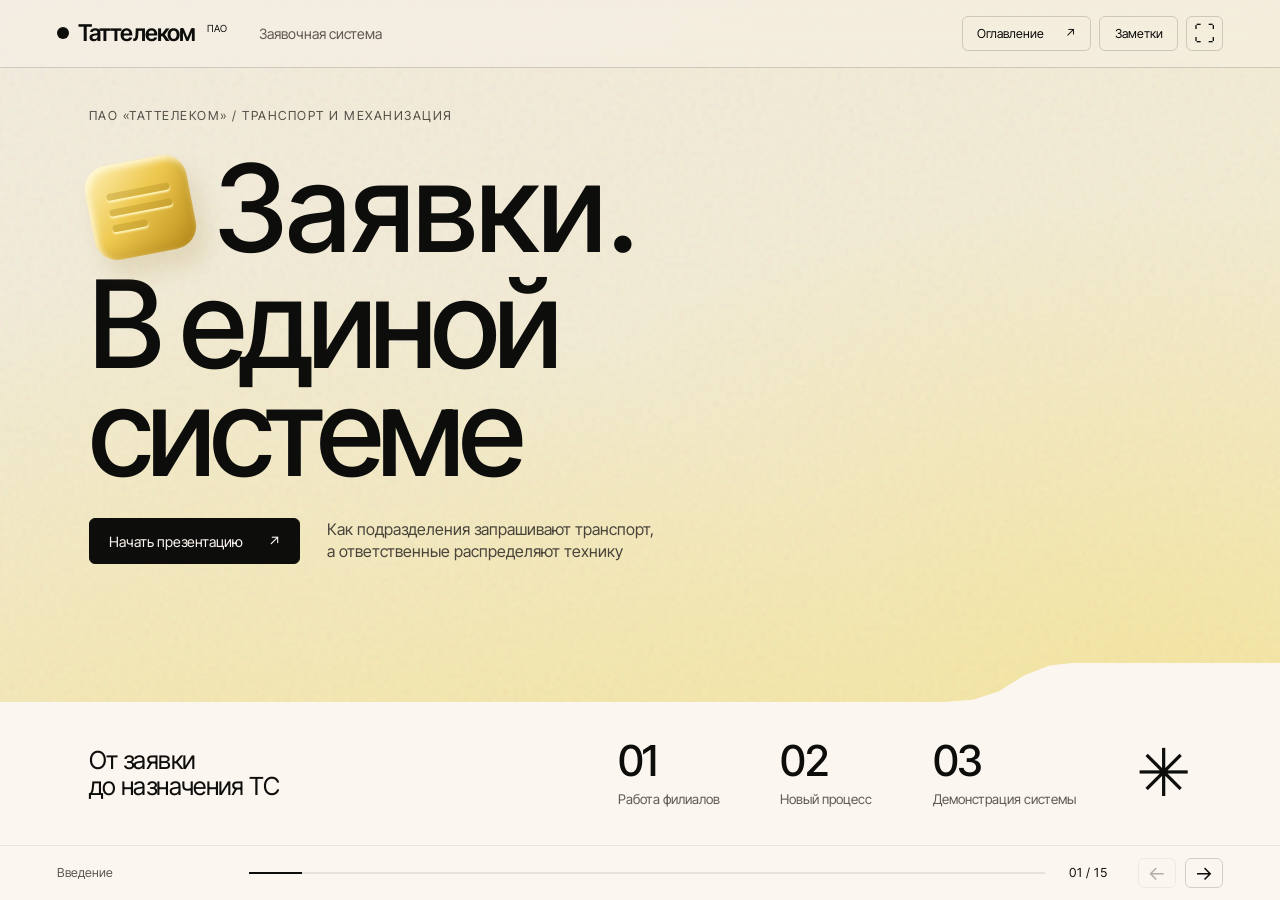
==== index.html @ 35213824 "Update fleet analytics and restructure PLTTK presentation" ====
<!doctype html>
<html lang="ru">
<head>
  <meta charset="utf-8">
  <meta name="viewport" content="width=device-width, initial-scale=1">
  <meta name="theme-color" content="#FBF6EF">
  <title>Заявочная система — ПАО «Таттелеком»</title>
  <link rel="stylesheet" href="styles.css">
<link rel="stylesheet" href="revision.css"></head>
<body>
  <header class="topbar">
    <a class="brand" href="#1" aria-label="Первый слайд"><span class="brand-dot"></span>Таттелеком<span class="brand-pao">ПАО</span></a>
    <span class="deck-name">Заявочная система</span>
    <nav aria-label="Управление презентацией"><button id="overviewBtn" title="Оглавление (O)">Оглавление <span>↗</span></button><button id="notesBtn" title="Заметки докладчика (N)">Заметки</button><button id="fullscreenBtn" title="Полный экран (F)" aria-label="Полный экран">⛶</button></nav>
  </header>
  <main id="deck" aria-label="Презентация">

    <section class="slide cover active" data-title="Заявки на транспорт" data-theme="lemon" data-notes="Представляем систему заявок на транспорт. Сначала кратко показываем процессы пяти подразделений по исходным материалам, затем действующие сценарии новой версии по репозиторию и демонстрациям. Не называем цифры исходной презентации актуальными на сегодня." data-section="Введение">
      <div class="cover-main">
        <p class="eyebrow">ПАО «Таттелеком» / транспорт и механизация</p>
        <div class="cover-title"><div class="word-line"><span class="gloss-ticket" aria-hidden="true"><i></i><i></i><i></i></span><span id="cycleWord">Заявки</span><span class="word-period">.</span></div><h1>В единой<br>системе</h1></div>
        <div class="cover-bottom"><button class="primary" data-go="2">Начать презентацию <span>↗</span></button><p>Как подразделения запрашивают транспорт,<br>а ответственные распределяют технику</p></div>
      </div>
      <div class="cover-strip"><div class="strip-intro">От заявки<br>до назначения ТС</div><div><b>01</b><span>Работа филиалов</span></div><div><b>02</b><span>Новый процесс</span></div><div><b>03</b><span>Демонстрация системы</span></div><span class="strip-flower" aria-hidden="true">✳</span></div>
    </section>

    <section class="slide analytics-slide" data-title="Автопарк и сотрудники" data-theme="lemon" data-notes="Три вкладки: парк, кадровый профиль и закрепления. Всего 669 ТС. КУЭС и Управление объединены. Кадровый штат: должности со словом «водитель», не «руководитель». Возраст и стаж совместителей получены сопоставлением со списком работающих. Исторические и активные назначения разделены." data-section="Парк и сотрудники"><div class="slide-body"><p class="eyebrow">Данные на 05.11.2026</p><h2>Автопарк компании и водительский состав</h2><iframe class="analytics-frame" src="analytics.html" title="Актуальная аналитика автопарка, штата и закреплений"></iframe></div></section><section class="slide branch" data-title="КУЭС" data-theme="lemon" data-notes="С 2 августа 2023 года учет заявок в КУЭС ведется в Google Таблицах. Заказчик указывает время, место и тип транспорта. Сотрудники цеха транспорта и механизации утверждают запрос и распределяют технику. Пример таблицы взят из исходной презентации." data-section="Работа филиалов">
      <div class="slide-body"><p class="eyebrow">Работа филиалов / 1 из 5</p><h2>КУЭС</h2><div class="branch-layout"><div><p class="lead">Заявка и распределение<br>в Google Таблицах</p><ol class="steps"><li>Заказчик указывает время, место и тип транспорта.</li><li>Цех транспорта и механизации утверждает запрос.</li><li>Ответственные распределяют технику.</li></ol><p class="source">Порядок работы по исходной презентации. Численность парка актуализирована на слайде 2.</p></div><figure class="evidence"><img src="assets/kues.jpg" alt="Таблица распределения техники КУЭС из исходной презентации" data-zoom><figcaption>Пример реестра заявок и распределения техники <span>↗</span></figcaption></figure></div></div></section>

    <section class="slide branch" data-title="Альметьевский ЗУЭС" data-theme="sage" data-notes="Подписанные заявки направляют начальнику транспортного цеха. Распределение ежедневно отражается в документе Word. На слайде — пример документа из исходного PowerPoint. Не описываем этот ручной процесс как недостаток конкретного сотрудника: речь о разных способах учета." data-section="Работа филиалов">
      <div class="slide-body"><p class="eyebrow">Работа филиалов / 2 из 5</p><h2>Альметьевский ЗУЭС</h2><div class="branch-layout"><div><p class="lead">Подписанная заявка.<br>Ежедневный план в Word</p><ol class="steps"><li>Заказчик оформляет и подписывает заявку.</li><li>Начальник транспортного цеха распределяет транспорт.</li><li>Назначения фиксируют в ежедневном документе.</li></ol></div><figure class="evidence"><img src="assets/almet.jpg" alt="Распределение автотранспорта в Альметьевском ЗУЭС" data-zoom><figcaption>Ежедневный документ распределения <span>↗</span></figcaption></figure></div></div></section>

    <section class="slide branch" data-title="Набережночелнинский ЗУЭС" data-theme="rose" data-notes="С 2024 года учет заявок ведется в Google Таблицах. После заполнения заказчиком начальник транспортного цеха утверждает заявку и распределяет технику. Обратите внимание на общий с КУЭС подход, но отдельную таблицу подразделения." data-section="Работа филиалов">
      <div class="slide-body"><p class="eyebrow">Работа филиалов / 3 из 5</p><h2>Набережночелнинский ЗУЭС</h2><div class="branch-layout"><div><p class="lead">Таблица заявок<br>и решение начальника цеха</p><ol class="steps"><li>Заказчик заполняет время, место и тип транспорта.</li><li>Начальник цеха утверждает заявку.</li><li>Технику распределяют по запросам.</li></ol><p class="source">Порядок работы по исходной презентации. Численность парка актуализирована на слайде 2.</p></div><figure class="evidence"><img src="assets/chelny.jpg" alt="Google Таблица распределения транспорта Набережночелнинского ЗУЭС" data-zoom><figcaption>Реестр подразделения <span>↗</span></figcaption></figure></div></div></section>

    <section class="slide branch" data-title="Буинский ЗУЭС" data-theme="lemon" data-notes="В исходных материалах описан бумажный учет. Выделение транспорта согласуется на утренней планерке с директором филиала, водителям задачи ставят устно. Здесь показываем сам рабочий журнал, без добавления выдуманных метрик потерь или задержек." data-section="Работа филиалов">
      <div class="slide-body"><p class="eyebrow">Работа филиалов / 4 из 5</p><h2>Буинский ЗУЭС</h2><div class="branch-layout"><div><p class="lead">Бумажный учёт<br>и утренняя планёрка</p><ol class="steps"><li>Заявки фиксируют на бумаге.</li><li>Выделение транспорта согласуют с директором филиала.</li><li>Водители получают задания устно.</li></ol></div><figure class="evidence notebook"><img src="assets/buinsk.jpg" alt="Бумажный журнал из материалов Буинского ЗУЭС" data-zoom><figcaption>Рабочий журнал распределения <span>↗</span></figcaption></figure></div></div></section>

    <section class="slide branch" data-title="Чистопольский ЗУЭС" data-theme="peach" data-notes="Заказчик оставляет бланк в ячейке транспортного цеха. В конце дня главный механик и директор определяют наличие свободного транспорта, директор утверждает заявки. Механик сообщает водителям о назначениях вечером или утром, устно или по телефону." data-section="Работа филиалов">
      <div class="slide-body"><p class="eyebrow">Работа филиалов / 5 из 5</p><h2>Чистопольский ЗУЭС</h2><div class="branch-layout document-layout"><div><p class="lead">Бланк в приёмной.<br>Согласование в конце дня</p><ol class="steps"><li>Заявку оставляют в ячейке транспортного цеха.</li><li>Механик и директор проверяют свободные ТС. Директор утверждает заявки.</li><li>Механик сообщает водителю о назначении устно или по телефону.</li></ol></div><figure class="evidence paper"><img src="assets/chistopol.jpg" alt="Бланк заявки на транспорт из исходной презентации" data-zoom><figcaption>Пример бумажной заявки <span>↗</span></figcaption></figure></div></div></section>

    <section class="slide " data-title="Год подготовки данных в Axapta" data-theme="sage" data-notes="По информации заказчика, идея вынашивалась около года. Для будущей интеграции в Axapta создавали и заполняли новые поля. Репозиторий подтверждает получение данных транспорта и водителей. Точные даты этапов не предоставлены." data-section="Подготовка Axapta"><div class="slide-body"><p class="eyebrow">Подготовка системы / по истории проекта</p><h2>Год подготовки.<br>Сначала данные в Axapta</h2><div class="preparation"><div class="year-story"><b>1 год</b><p>Идея заявочной системы развивалась вместе с подготовкой учётных данных.</p><ol class="steps"><li>Определили, какие сведения нужны для заявки и назначения транспорта.</li><li>Создавали новые поля в Axapta и наполняли их данными.</li><li>Подключили эти сведения к новой системе PLTTK.</li></ol></div><figure class="evidence"><img src="assets/axapta.jpg" alt="Карточка транспорта в Axapta" data-zoom><figcaption>Поля учётной системы стали источником данных для PLTTK ↗</figcaption></figure></div></div></section><section class="slide " data-title="Как проходит заявка" data-theme="peach" data-notes="Майнд-карта в стиле рабочей доски. Данные сохраняет API в PostgreSQL. Уведомления обрабатываются через outbox и BullMQ. При назначении водителю сообщение адресуется по его доменному логину. Отказ или отмена не являются назначением водителю. Скриншоты открываются крупно." data-section="Новая система"><div class="slide-body"><p class="eyebrow">Заявитель / модератор / водитель</p><h2>Путь заявки и уведомление водителю</h2><div class="mindmap"><svg class="mind-lines" viewbox="0 0 1280 500" preserveaspectratio="none" aria-hidden="true"><path d="M270 160 C330 160 310 85 360 85 M270 160 C330 160 310 245 360 245 M630 85 C690 85 670 165 725 165 M630 245 C690 245 670 165 725 165 M955 165 C1010 165 985 70 1040 70 M955 165 C1010 165 985 300 1040 300"></path></svg><div class="map-node map-user"><small>01 / user</small><b>Оформляет заявку</b><p>Дата и время<br>Адрес и вид работ<br>Выбор автомобиля</p></div><div class="map-node map-save"><small>02 / PLTTK</small><b>Сохраняет заявку</b><p>Номер и статус «Новая»<br>Очередь нужного ЗУЭС</p></div><div class="map-node map-data"><small>Источник данных</small><b>Axapta</b><p>Автомобиль и водитель<br>Доменный логин водителя</p></div><div class="map-node map-moderator"><small>03 / модератор</small><b>Принимает решение</b><p>Одобрить и назначить ТС<br>Отклонить или отменить</p></div><div class="map-node map-notify"><small>04 / уведомления</small><b>Заявитель</b><p>Видит решение в системе<br>и получает уведомление</p></div><div class="map-node map-driver"><small>05 / TrueConf</small><b>Водитель</b><p>Получает назначение:<br>автомобиль, адрес и время</p></div><div class="map-caption">После сохранения назначения событие попадает в очередь уведомлений. Worker отправляет сообщение в TrueConf по доменному логину водителя.</div></div><div class="bot-proof"><button data-bot="assets/bot-driver.png">Уведомление водителю ↗</button><button data-bot="assets/bot-request.jpg">Сообщения по заявке ↗</button><span>Скриншоты бота из материалов проекта</span></div></div></section><section class="slide roles-slide" data-title="User и модератор" data-theme="lemon" data-notes="Одна демонстрация охватывает user и модератора. Обычный заявитель видит собственные заявки. Действия модератора доступны при соответствующих правах. Полная запись — 34 секунды. Для показа крупно используйте штатный полный экран видеоплеера." data-section="Новая система"><div class="slide-body"><p class="eyebrow">Доступ сотрудника / панель заявок</p><h2>User подаёт заявку. Модератор принимает решение</h2><div class="role-demo"><div class="role-explanation"><article><span class="role-tag">user</span><h3>Заполняет и отправляет</h3><p>Указывает параметры поездки, выбирает автомобиль и смотрит результат в своих заявках.</p></article><article><span class="role-tag">модератор</span><h3>Одобряет, отклоняет<br>или отменяет</h3><p>Работает с очередью своего ЗУЭС. При одобрении назначает транспорт и водителя.</p></article></div><div><div class="video-shell"><video id="userVideo" controls preload="metadata" playsinline poster="assets/user-poster.jpg"><source src="assets/user.mp4" type="video/mp4"></source></video></div><div class="chapters"><button data-video="userVideo" data-time="7">00:07 · Заполнение</button><button data-video="userVideo" data-time="23">00:23 · Модератор</button><button data-video="userVideo" data-time="30">00:30 · Решение</button></div></div></div></div></section><section class="slide roles-slide" data-title="Администратор выдаёт доступы" data-theme="rose" data-notes="Администратор управляет пользователями, ролями, матрицей прав и очередями подразделений. Это отдельный интерфейс web-admin. Авторизация выполняется API через Casbin. Полная запись — 27 секунд." data-section="Новая система"><div class="slide-body"><p class="eyebrow">Административная панель</p><h2>Администратор определяет права и доступ к очередям</h2><div class="role-demo"><div class="role-explanation"><article><span class="role-tag">администратор</span><h3>Пользователь и роль</h3><p>Назначает сотруднику роль и разрешённые действия.</p></article><article><h3>Очереди ЗУЭС</h3><p>Определяет, заявки каких подразделений можно просматривать и обрабатывать.</p></article><p class="small-explain">Корпоративный вход определяет сотрудника. Сервер проверяет права при каждом действии.</p></div><div><div class="video-shell"><video id="adminVideo" controls preload="metadata" playsinline poster="assets/admin-poster.jpg"><source src="assets/admin.mp4" type="video/mp4"></source></video></div><div class="chapters"><button data-video="adminVideo" data-time="12">00:12 · Пользователи</button><button data-video="adminVideo" data-time="20">00:20 · Права</button><button data-video="adminVideo" data-time="24">00:24 · Очереди</button></div></div></div></div></section><section class="slide " data-title="Техническая архитектура PLTTK" data-theme="sage" data-notes="Схема по apps, packages и docker-compose.yml в новой копии репозитория из папки данные. Внешний PostgreSQL подключается через DATABASE_URL. Redis включён отдельным сервисом. Бот является клиентом API и не обращается к бизнес-БД напрямую." data-section="Техническая часть"><div class="slide-body"><p class="eyebrow">Техническая часть / предоставленный репозиторий</p><h2>Интерфейсы, API<br>и фоновые сервисы</h2><div class="architecture"><div class="arch-front"><div><small>apps/web-tickets</small><b>Панель заявок</b><p>user и модератор<br>Next.js</p></div><div><small>apps/web-admin</small><b>Администрирование</b><p>Пользователи и доступы<br>Next.js</p></div></div><span class="arch-arrow">⇄</span><div class="arch-api"><small>apps/api</small><b>NestJS API</b><p>REST и SSE<br>Корпоративный OIDC-вход<br>Casbin: права и очереди</p><hr><p>Заявки и назначения<br>Единая проверка действий</p></div><span class="arch-arrow">⇄</span><div class="arch-back"><div><small>Бизнес-данные</small><b>PostgreSQL</b><p>Заявки, сотрудники, роли,<br>события и статусы доставки</p></div><div><small>Фоновые задачи</small><b>Redis + BullMQ</b><p>Очередь уведомлений<br>Workers → TrueConf и web</p></div></div></div><div class="tech-ribbon"><span><b>Axapta / MS SQL</b>Транспорт, водители, сотрудники</span><span><b>TrueConf</b>Сообщения и бот</span><span><b>Docker / Coolify</b>Развёртывание сервисов</span></div></div></section><section class="slide storage-slide" data-title="Как хранятся данные" data-theme="lemon" data-notes="Физический адрес сервера из репозитория определить нельзя: подключение задаётся во внешней конфигурации DATABASE_URL. Не подменять его development-доменами или портами. Перед обновлением migrate-сервис применяет миграции. Код не содержит экспорт рабочей базы." data-section="Техническая часть"><div class="slide-body"><p class="eyebrow">Техническая часть / хранение и развёртывание</p><h2>PostgreSQL хранит данные.<br>Репозиторий хранит код и схему</h2><div class="storage-grid"><article><span class="big-num">01</span><h3>База данных</h3><p><b>requests</b> — заявка и назначенный транспорт<br><b>users / profiles</b> — сотрудники<br><b>roles / casbin_rule</b> — права<br><b>request_queue_permissions</b> — очереди</p></article><article><span class="big-num">02</span><h3>События и доставка</h3><p><b>realtime_events</b> — события после сохранения<br><b>notification_events</b> — уведомления<br><b>notification_deliveries</b> — результат отправки</p><p>Redis хранит очередь, PostgreSQL — бизнес-данные.</p></article><article><span class="big-num">03</span><h3>Сервер и обновление</h3><p>Контейнеры Docker под управлением Coolify. PostgreSQL подключается через <b>DATABASE_URL</b>.</p><p id="serverLocation">Адрес рабочего сервера и PostgreSQL не задан в предоставленном репозитории.</p><p>Схема и миграции: <b>packages/database/prisma</b>.</p></article></div></div></section><section class="slide " data-title="С кем создавали PLTTK" data-theme="peach" data-notes="Участники названы заказчиком: группа аналитики и группа сопровождения бухгалтерских программ. Детальное распределение ответственности и персональные имена не предоставлены." data-section="Развитие проекта"><div class="slide-body"><p class="eyebrow">Взаимодействие команд</p><h2>PLTTK создавали<br>вместе с коллегами</h2><div class="collaboration-board"><div class="collab-center">PLTTK<small>Заявочная система</small></div><article><span>01</span><h3>Группа аналитики</h3><p>Совместная работа над проектом заявочной системы.</p></article><article><span>02</span><h3>Группа сопровождения<br>бухгалтерских программ</h3><p>Взаимодействие при подготовке учётных данных и интеграции с Axapta.</p></article></div></div></section><section class="slide " data-title="Планы на будущее" data-theme="sage" data-notes="Планы сформулированы заказчиком. Часть текущей формы уже показывает изображения моделей; будущая задача — витрина с фотографиями конкретных машин. Формулу рейтинга и состав дашборда предстоит определить, сроки не заявлены." data-section="Развитие проекта"><div class="slide-body"><p class="eyebrow">Следующие этапы развития</p><h2>Витрина транспорта<br>и аналитика работы системы</h2><div class="future-grid"><article><span>01</span><h3>Витрина ТС</h3><p>Собрать транспорт в понятный каталог для выбора.</p></article><article><span>02</span><h3>Фотографии машин</h3><p>Добавить фото конкретных автомобилей в карточки витрины.</p></article><article><span>03</span><h3>Рейтинг заказчиков</h3><p>Определить критерии оценки и показывать результат работы с заявками.</p></article><article><span>04</span><h3>Дашборд</h3><p>Собрать показатели заявок, доступности и использования транспорта.</p></article></div><div class="closing-actions"><button data-go="2">Парк и сотрудники ↗</button><button data-go="9">Схема заявки ↗</button><button id="sourcesBtn">Источники и расчёты ↗</button></div></div></section></main>
  <footer class="controls"><span id="sectionLabel">Введение</span><div class="progress" aria-hidden="true"><span id="progressFill"></span></div><div class="pager"><span id="slideCounter" aria-live="polite">01 / 15</span><button id="prevBtn" aria-label="Предыдущий слайд" title="Предыдущий слайд (←)">←</button><button id="nextBtn" aria-label="Следующий слайд" title="Следующий слайд (→)">→</button></div></footer>
  <dialog id="overviewDialog"><div class="dialog-heading"><h2>Оглавление</h2><button data-close aria-label="Закрыть">×</button></div><div id="overviewGrid"></div><p class="help">← → — слайды · F — полный экран · N — заметки · O — оглавление · Esc — закрыть</p></dialog>
  <dialog id="notesDialog"><div class="dialog-heading"><h2>Заметки докладчика</h2><button data-close aria-label="Закрыть">×</button></div><h3 id="noteTitle"></h3><p id="noteText"></p></dialog>
  <dialog id="imageDialog"><button data-close aria-label="Закрыть изображение">×</button><img id="zoomImage" alt=""><p id="zoomCaption"></p></dialog>
  <dialog id="sourcesDialog"><div class="dialog-heading"><h2>Источники и план</h2><button data-close aria-label="Закрыть">×</button></div><p>Автопарк и статусы: расходы_тс_2011-2026 (17).xlsx и распределение_водителей_по_ТС.xlsx, выгрузка 05.11.2026.</p><p>Кадровый профиль: a62030de-473d-497a-9c00-e59a3af96adb.xlsx, отчёт 04.11.2026. Шаблон аналитики взят с subtle-cajeta-b538aa.netlify.app.</p><p>Связи сотрудник–ТС включают записи с любым флагом активности. Учетный ключ источника — компания Axapta и табельный номер. Флаг «Активен» относится к назначению, а не к трудоустройству.</p><p>История филиалов — исходный PowerPoint. История подготовки Axapta, участники проекта и планы — информация заказчика. Техническая схема — новая копия репозитория в папке данные.</p><p>В открытой презентации опубликованы агрегированные расчёты. Кадровая выгрузка и персональные строки Excel остаются локально.</p><a href="PLAN.md" target="_blank">План и методика расчётов ↗</a></dialog>
  <script src="presentation.js"></script>
</body>
</html>
---- styles.css ----
@font-face{font-family:InterTight;src:url('assets/InterTight.ttf') format('truetype');font-weight:100 900;font-display:swap}
:root{--ink:#0d0d0c;--muted:#5e5b54;--cream:#fbf6ef;--u:min(100vw / 1440,100dvh / 900);--line:rgba(13,13,12,.17);--a:#f2ecdf;--b:#f4ebc6;--glow:#f6de68}
*{box-sizing:border-box}html,body{margin:0;width:100%;height:100%;color:var(--ink);background:var(--cream);font-family:InterTight,'Segoe UI',sans-serif}body{overflow:hidden}button,a{-webkit-tap-highlight-color:transparent}button{font:inherit;cursor:pointer;color:inherit}button:focus-visible,a:focus-visible,[data-zoom]:focus-visible{outline:3px solid #9a4b22;outline-offset:5px}button{background:transparent;border:1px solid var(--line);border-radius:6px;transition:background .2s,color .2s}button:hover{background:var(--ink);color:var(--cream)}a{color:inherit}p,h1,h2,h3,figure{margin:0}button:disabled{opacity:.3;cursor:default}button:disabled:hover{background:transparent;color:inherit}
.topbar{height:calc(76 * var(--u));position:fixed;inset:0 0 auto;z-index:20;display:flex;align-items:center;gap:calc(36 * var(--u));padding:0 calc(64 * var(--u));border-bottom:1px solid var(--line);background:#fbf6ef55;backdrop-filter:blur(16px)}.brand{display:flex;align-items:center;gap:calc(10 * var(--u));font-weight:600;font-size:calc(26 * var(--u));text-decoration:none;letter-spacing:-.04em}.brand-dot{width:calc(14 * var(--u));height:calc(14 * var(--u));background:var(--ink);border-radius:50%}.brand-pao{font-size:calc(11 * var(--u));letter-spacing:0;font-weight:400;align-self:flex-start;padding-top:calc(4 * var(--u));margin-left:calc(4 * var(--u))}.deck-name{font-size:calc(16 * var(--u));color:var(--muted);margin-right:auto}.topbar nav{display:flex;gap:calc(9 * var(--u))}.topbar button{height:calc(39 * var(--u));padding:0 calc(16 * var(--u));font-size:calc(14 * var(--u))}.topbar button span{margin-left:calc(20 * var(--u))}#fullscreenBtn{font-size:calc(24 * var(--u));width:calc(42 * var(--u));padding:0}
#deck{width:100%;height:100%}.slide{position:absolute;inset:0;display:none;overflow:hidden;background:radial-gradient(ellipse at 90% 85%,var(--glow) 0%,transparent 52%),radial-gradient(ellipse at 18% 110%,var(--glow),transparent 52%),linear-gradient(160deg,var(--a),var(--b));isolation:isolate}.slide:before{content:"";position:absolute;inset:0;z-index:-1;pointer-events:none;opacity:.12;mix-blend-mode:multiply;background-image:url("data:image/svg+xml,%3Csvg viewBox='0 0 180 180' xmlns='http://www.w3.org/2000/svg'%3E%3Cfilter id='n'%3E%3CfeTurbulence type='fractalNoise' baseFrequency='.85' numOctaves='3' stitchTiles='stitch'/%3E%3C/filter%3E%3Cpath fill='%23888' filter='url(%23n)' opacity='.6' d='M0 0h180v180H0z'/%3E%3C/svg%3E")}.slide.active{display:block;animation:slideIn .45s ease both}.slide[data-theme=peach]{--a:#f8dcc7;--b:#f9cba9;--glow:#f9965455}.slide[data-theme=sage]{--a:#e9ebe0;--b:#dfe9d4;--glow:#96ce9670}.slide[data-theme=rose]{--a:#f0e4e6;--b:#ecd6e2;--glow:#de96c865}.slide[data-theme=lemon]{--a:#f2ecdf;--b:#f4ebc6;--glow:#f6de6877}.slide-body{padding:calc(116 * var(--u)) calc(80 * var(--u)) calc(90 * var(--u));max-width:calc(1440 * var(--u));margin:0 auto}.eyebrow{font-size:calc(14 * var(--u));text-transform:uppercase;letter-spacing:.12em;margin-bottom:calc(26 * var(--u));color:#535047}h2{font-size:calc(64 * var(--u));line-height:1.02;letter-spacing:-.045em;font-weight:500;max-width:calc(1280 * var(--u));margin-bottom:calc(36 * var(--u))}h3{font-weight:500;font-size:calc(30 * var(--u));line-height:1.12;letter-spacing:-.025em}.lead{font-size:calc(29 * var(--u));line-height:1.17;letter-spacing:-.02em;margin-bottom:calc(30 * var(--u))}.source{font-size:calc(13 * var(--u));line-height:1.4;color:var(--muted);margin-top:calc(20 * var(--u))}.controls{position:fixed;z-index:30;inset:auto 0 0;height:calc(62 * var(--u));padding:0 calc(64 * var(--u));display:flex;align-items:center;gap:calc(26 * var(--u));background:var(--cream);font-size:calc(14 * var(--u));border-top:1px solid #0d0d0c12}.controls>span{width:calc(190 * var(--u));color:var(--muted)}.progress{height:2px;background:#0d0d0c15;flex:1}.progress span{display:block;height:100%;width:5.55%;background:var(--ink);transition:width .4s}.pager{display:flex;align-items:center;gap:calc(10 * var(--u))}.pager>span{min-width:calc(68 * var(--u));font-variant-numeric:tabular-nums}.pager button{width:calc(43 * var(--u));height:calc(34 * var(--u));font-size:calc(22 * var(--u))}
.cover-main{max-width:calc(1440 * var(--u));margin:auto;padding:calc(121 * var(--u)) calc(100 * var(--u)) 0}.cover .eyebrow{margin-bottom:calc(26 * var(--u))}.cover-title{letter-spacing:-.045em}.word-line{display:flex;align-items:center;gap:calc(25 * var(--u));font-size:calc(137 * var(--u));font-weight:500;line-height:.98;height:calc(140 * var(--u))}.word-period{margin-left:calc(-23 * var(--u))}.cover h1{font-size:calc(137 * var(--u));line-height:.89;font-weight:500;letter-spacing:-.045em}.gloss-ticket{position:relative;display:flex;flex-direction:column;justify-content:center;gap:calc(11 * var(--u));width:calc(116 * var(--u));height:calc(107 * var(--u));padding:calc(22 * var(--u));border-radius:calc(26 * var(--u));background:linear-gradient(135deg,#fff2ba,#eec950 45%,#bc8c19);box-shadow:inset 3px 4px 7px #fff8d8,inset -7px -8px 12px #96721933,8px 18px 22px #9a7b252a;transform:rotate(-11deg);animation:float 5s ease-in-out infinite}.gloss-ticket i{height:calc(7 * var(--u));border-radius:10px;background:#a6841a52;box-shadow:0 2px 2px #fff5bd}.gloss-ticket i:last-child{width:57%}.cover[data-theme=peach] .gloss-ticket{background:linear-gradient(135deg,#ffdcc2,#ed9954 45%,#bf652c)}.cover[data-theme=sage] .gloss-ticket{background:linear-gradient(135deg,#e4ffd3,#8bbb7d 45%,#5d8650)}.cover[data-theme=rose] .gloss-ticket{background:linear-gradient(135deg,#ffe3f9,#ce9bc5 45%,#a775a2)}#cycleWord{display:inline-block;transition:opacity .24s,transform .24s,filter .24s}#cycleWord.changing{opacity:0;transform:translateY(calc(-12 * var(--u)));filter:blur(7px)}.cover-bottom{display:flex;align-items:center;gap:calc(30 * var(--u));margin-top:calc(35 * var(--u))}.cover-bottom p{font-size:calc(18 * var(--u));line-height:1.35;color:#49443b}.primary{background:var(--ink);color:var(--cream);border:1px solid var(--ink);height:calc(52 * var(--u));padding:0 calc(21 * var(--u));font-size:calc(16 * var(--u));white-space:nowrap}.primary span{margin-left:calc(25 * var(--u))}.primary:hover{background:#484331}.cover-strip{position:absolute;bottom:calc(62 * var(--u));left:0;right:0;height:calc(161 * var(--u));padding:calc(30 * var(--u)) calc(100 * var(--u));background:var(--cream);display:flex;align-items:center;gap:calc(68 * var(--u))}.cover-strip:before{content:"";position:absolute;left:0;right:0;top:calc(-44 * var(--u));height:calc(45 * var(--u));background:var(--cream);clip-path:path('M0 62 H1062 C1092 62 1098 54 1116 34 C1138 9 1146 1 1178 1 H1440 V62 Z');clip-path:polygon(0 100%,73% 100%,76% 93%,78% 72%,80% 32%,82% 7%,84% 0,100% 0,100% 100%)}.cover-strip>div:not(:first-child){display:flex;flex-direction:column;gap:calc(9 * var(--u))}.strip-intro{font-size:calc(28 * var(--u));line-height:1.05;margin-right:auto;letter-spacing:-.025em}.cover-strip b{font-size:calc(48 * var(--u));font-weight:500;letter-spacing:-.04em;line-height:1}.cover-strip span:not(.strip-flower){font-size:calc(15 * var(--u));color:var(--muted)}.strip-flower{font-size:calc(74 * var(--u));font-weight:300;line-height:1}
.overview-layout{display:grid;grid-template-columns:calc(270 * var(--u)) 1fr;gap:calc(60 * var(--u));margin-top:calc(38 * var(--u))}.overview-metrics{display:flex;flex-direction:column;gap:calc(20 * var(--u))}.overview-metrics>div{display:flex;align-items:center;gap:calc(25 * var(--u))}.overview-metrics strong{font-weight:500;font-size:calc(72 * var(--u));letter-spacing:-.05em;min-width:calc(105 * var(--u));line-height:1}.overview-metrics span{font-size:calc(18 * var(--u));line-height:1.2;color:var(--muted)}table{width:100%;border-collapse:collapse;font-size:calc(19 * var(--u));line-height:1.2;text-align:left}th{font-size:calc(14 * var(--u));color:var(--muted);font-weight:400;padding:calc(12 * var(--u)) 0}td{border-top:1px solid var(--line);padding:calc(18 * var(--u)) 0}td:first-child{width:42%;padding-right:calc(18 * var(--u))}th:last-child,td:last-child{text-align:right;white-space:nowrap}td:nth-child(2){color:#49463f}
.branch .slide-body{padding-top:calc(119 * var(--u))}.branch h2{font-size:calc(60 * var(--u));margin-bottom:calc(35 * var(--u))}.branch-layout{display:grid;grid-template-columns:40% 55%;gap:5%;align-items:start}.steps{list-style:none;counter-reset:step;padding:0;margin:0}.steps li{position:relative;counter-increment:step;font-size:calc(22 * var(--u));line-height:1.25;padding-left:calc(45 * var(--u));margin-bottom:calc(23 * var(--u))}.steps li:before{content:counter(step,decimal-leading-zero);position:absolute;left:0;top:calc(3 * var(--u));font-size:calc(14 * var(--u));color:var(--muted)}.evidence{padding:calc(12 * var(--u));background:#fffaf2;border-radius:calc(12 * var(--u));box-shadow:0 calc(20 * var(--u)) calc(55 * var(--u)) #63543c17;transform:rotate(-.6deg)}.evidence img{display:block;width:100%;height:calc(330 * var(--u));object-fit:contain;background:white;border-radius:calc(5 * var(--u));cursor:zoom-in}.evidence figcaption{font-size:calc(13 * var(--u));line-height:1.3;padding:calc(12 * var(--u)) calc(3 * var(--u)) calc(2 * var(--u));color:var(--muted);display:flex;justify-content:space-between}.evidence figcaption span{font-size:calc(18 * var(--u));color:var(--ink)}.paper{width:calc(345 * var(--u));justify-self:center;transform:rotate(2deg)}.paper img{height:calc(340 * var(--u))}.notebook{transform:rotate(1deg)}.metric-strip{position:absolute;bottom:calc(62 * var(--u));left:0;right:0;height:calc(131 * var(--u));background:var(--cream);padding:calc(27 * var(--u)) calc(80 * var(--u));display:flex;align-items:center;gap:calc(80 * var(--u));border-top:1px solid #0d0d0c0a}.metric-strip div{display:flex;gap:calc(17 * var(--u));align-items:center}.metric-strip b{font-size:calc(52 * var(--u));font-weight:500;letter-spacing:-.04em}.metric-strip span{font-size:calc(16 * var(--u));max-width:calc(95 * var(--u));color:var(--muted);line-height:1.15}.metric-strip small{font-size:calc(12 * var(--u));max-width:calc(135 * var(--u));margin-left:auto;color:var(--muted)}
.axapta-layout{display:grid;grid-template-columns:47% 45%;gap:8%;align-items:start}.axapta-layout .evidence img{height:calc(370 * var(--u))}.line-item{border-top:1px solid var(--line);padding:calc(16 * var(--u)) 0}.line-item b{font-size:calc(24 * var(--u));font-weight:500}.line-item p{font-size:calc(20 * var(--u));line-height:1.3;color:var(--muted);margin-top:calc(8 * var(--u))}.statement{font-size:calc(87 * var(--u));line-height:1.02;letter-spacing:-.045em;margin-bottom:calc(54 * var(--u))}.statement em{font-style:normal;color:#6d4764}.role-row{display:grid;grid-template-columns:1fr 1fr 1fr;gap:calc(46 * var(--u))}.role-row>div{border-top:1px solid var(--line);padding-top:calc(20 * var(--u))}.role-row span{font-size:calc(15 * var(--u));color:var(--muted)}.role-row h3{margin:calc(14 * var(--u)) 0 calc(12 * var(--u))}.role-row p{font-size:calc(22 * var(--u));line-height:1.3;color:var(--muted);max-width:calc(330 * var(--u))}
.user-layout{display:grid;grid-template-columns:43% 51%;gap:6%}.large li{margin-bottom:calc(32 * var(--u))}.large strong{display:block;font-size:calc(28 * var(--u));font-weight:500;margin-bottom:calc(10 * var(--u))}.large span{display:block;font-size:calc(21 * var(--u));color:var(--muted)}.form-schematic{background:#fffaf1;border:1px solid #cabf9f66;border-radius:calc(17 * var(--u));padding:calc(25 * var(--u));box-shadow:0 calc(23 * var(--u)) calc(65 * var(--u)) #5d4b1914;transform:rotate(1deg)}.mock-head{font-size:calc(24 * var(--u));font-weight:500;display:flex;align-items:center;gap:calc(10 * var(--u));margin-bottom:calc(23 * var(--u))}.mock-head small{font-size:calc(12 * var(--u));color:var(--muted);margin-left:auto;font-weight:400}.mini-dot{width:calc(10 * var(--u));height:calc(10 * var(--u));background:#caac45;border-radius:50%}.profile-placeholder{padding:calc(13 * var(--u));font-size:calc(15 * var(--u));background:#edeada;border-radius:calc(5 * var(--u));margin-bottom:calc(20 * var(--u))}.profile-placeholder span{float:right;color:var(--muted);font-size:calc(12 * var(--u))}.form-grid{display:grid;grid-template-columns:1fr 1fr;gap:calc(18 * var(--u))}.form-grid .full{grid-column:span 2}.form-grid label{font-size:calc(14 * var(--u));display:block;margin-bottom:calc(7 * var(--u))}.field-placeholder{border:1px solid #c8c0aa;border-radius:calc(5 * var(--u));padding:calc(12 * var(--u));font-size:calc(15 * var(--u));color:var(--muted);background:#fffefb}.mock-submit{background:#171713;color:white;font-size:calc(16 * var(--u));margin:calc(24 * var(--u)) 0 calc(15 * var(--u));padding:calc(14 * var(--u));border-radius:calc(5 * var(--u))}.mock-submit span{float:right}.form-schematic>small{font-size:calc(12 * var(--u));color:var(--muted)}
.video-slide .slide-body{padding-top:calc(108 * var(--u))}.video-heading{display:flex;justify-content:space-between;align-items:end;margin-bottom:calc(23 * var(--u))}.video-heading .eyebrow{margin-bottom:calc(15 * var(--u))}.video-heading h2{font-size:calc(52 * var(--u));margin-bottom:0}.video-heading>p{font-size:calc(18 * var(--u));line-height:1.3;color:var(--muted);padding-bottom:calc(5 * var(--u))}.video-shell{width:calc(1070 * var(--u));margin:0 auto;border-radius:calc(12 * var(--u));overflow:hidden;box-shadow:0 calc(18 * var(--u)) calc(50 * var(--u)) #40252224;background:#151515;aspect-ratio:16 / 8.3}.video-shell video{display:block;width:100%;height:100%;object-fit:contain}.chapters{display:flex;align-items:center;gap:calc(10 * var(--u));justify-content:center;margin-top:calc(18 * var(--u))}.chapters span{font-size:calc(13 * var(--u));color:var(--muted);margin-right:calc(5 * var(--u))}.chapters button{font-size:calc(14 * var(--u));padding:calc(8 * var(--u)) calc(14 * var(--u))}.video-slide .source{text-align:center;margin-top:calc(12 * var(--u))}
.process-columns{display:grid;grid-template-columns:repeat(3,1fr);gap:calc(55 * var(--u));margin-top:calc(45 * var(--u))}.big-num{display:block;font-size:calc(92 * var(--u));font-weight:400;letter-spacing:-.07em;line-height:1;padding-bottom:calc(22 * var(--u));border-bottom:1px solid var(--line);margin-bottom:calc(25 * var(--u));color:#385737}.process-columns h3{margin-bottom:calc(17 * var(--u))}.process-columns p{font-size:calc(23 * var(--u));line-height:1.32;color:var(--muted)}.option-line{margin-top:calc(50 * var(--u));display:flex;align-items:center;gap:calc(35 * var(--u));border-top:1px solid var(--line);padding-top:calc(22 * var(--u));font-size:calc(20 * var(--u))}.option-line span{font-size:calc(16 * var(--u));color:var(--muted)}.option-line b{font-weight:500}
.status-flow{display:grid;grid-template-columns:30% 12% 58%;margin:calc(42 * var(--u)) auto calc(45 * var(--u));width:calc(1050 * var(--u));align-items:center}.status-start{text-align:center}.status-pill{display:inline-block;border-radius:100px;padding:calc(13 * var(--u)) calc(27 * var(--u));font-size:calc(30 * var(--u));font-weight:500;white-space:nowrap}.new{background:#f2df9e;color:#69551d}.approved{background:#c1d6b4;color:#385f34}.rejected{background:#edc1b8;color:#803e35}.cancelled{background:#dbd7d0;color:#57524b}.status-flow p{font-size:calc(20 * var(--u));line-height:1.3;color:var(--muted);margin-top:calc(15 * var(--u))}.status-branches{display:flex;flex-direction:column;gap:calc(30 * var(--u))}.status-branches>div{display:flex;align-items:center;gap:calc(23 * var(--u));position:relative}.status-branches>div:before{content:"";position:absolute;width:calc(65 * var(--u));height:1px;background:#85727f;left:calc(-65 * var(--u));top:50%}.status-branches p{margin:0}.status-branches .then{display:block;font-size:calc(15 * var(--u));margin-top:calc(5 * var(--u))}.flow-fork{height:calc(180 * var(--u));border-left:1px solid #85727f;position:relative;margin-left:calc(60 * var(--u))}.flow-fork:before{content:"";position:absolute;top:50%;right:100%;width:calc(60 * var(--u));height:1px;background:#85727f}.plain-callout{border-top:1px solid var(--line);padding-top:calc(24 * var(--u));font-size:calc(24 * var(--u));line-height:1.3;max-width:calc(1100 * var(--u))}
.schedule-layout{display:grid;grid-template-columns:37% 58%;gap:5%}.schedule{background:#fffaf2;padding:calc(26 * var(--u));border-radius:calc(14 * var(--u));box-shadow:0 calc(20 * var(--u)) calc(60 * var(--u)) #56493016;align-self:center}.schedule-title{font-size:calc(25 * var(--u));margin-bottom:calc(30 * var(--u))}.schedule-title small{display:block;font-size:calc(12 * var(--u));color:var(--muted);margin-top:calc(8 * var(--u))}.schedule-grid{display:grid;grid-template-columns:calc(105 * var(--u)) repeat(5,1fr);align-items:center;font-size:calc(13 * var(--u));row-gap:calc(18 * var(--u))}.schedule-grid>span{color:var(--muted);font-size:calc(12 * var(--u));text-align:center}.schedule-grid>span:first-child{text-align:left}.schedule-grid>b{font-weight:500}.track{grid-column:span 5;height:calc(42 * var(--u));position:relative;background:repeating-linear-gradient(to right,#ece8dd 0 1px,transparent 1px 20%);border-block:1px solid #e9e3d5}.track i{position:absolute;top:calc(6 * var(--u));bottom:calc(6 * var(--u));background:#e6c781;border-radius:4px;font-style:normal;display:flex;align-items:center;padding-left:calc(12 * var(--u));font-size:calc(12 * var(--u))}.track i.sage-book{background:#bfceab}.track i.rose-book{background:#dcbbd1}.track>span{font-size:calc(12 * var(--u));color:#999486;position:absolute;left:calc(14 * var(--u));top:calc(12 * var(--u))}.schedule>p{font-size:calc(14 * var(--u));line-height:1.35;color:var(--muted);margin-top:calc(26 * var(--u))}
.admin-layout{display:grid;grid-template-columns:42% 49%;gap:9%;margin:calc(15 * var(--u)) 0 calc(38 * var(--u))}.permission-art{background:#fbf6efbd;padding:calc(27 * var(--u));border-radius:calc(15 * var(--u));transform:rotate(-1deg)}.permission-art>p{font-size:calc(28 * var(--u));margin-bottom:calc(25 * var(--u))}.permission-row{padding:calc(19 * var(--u)) 0;border-top:1px solid var(--line);display:flex;justify-content:space-between;gap:calc(18 * var(--u));font-size:calc(19 * var(--u))}.permission-row b{font-weight:500}.permission-row span{color:var(--muted)}.permission-art>small{display:block;font-size:calc(13 * var(--u));line-height:1.4;color:var(--muted);margin-top:calc(17 * var(--u))}.two-columns{display:grid;grid-template-columns:1fr 1fr;gap:calc(70 * var(--u));margin-top:calc(22 * var(--u))}.feature-panel{border-top:1px solid var(--line);padding-top:calc(20 * var(--u));position:relative}.feature-symbol{float:right;font-size:calc(50 * var(--u));line-height:1;color:#855b41}.feature-panel h3{font-size:calc(38 * var(--u));margin-bottom:calc(26 * var(--u));margin-top:calc(8 * var(--u))}.feature-panel>p{font-size:calc(24 * var(--u));line-height:1.35;margin-bottom:calc(20 * var(--u));max-width:calc(490 * var(--u));color:#49423b}.feature-foot{margin-top:calc(35 * var(--u));padding-top:calc(25 * var(--u));border-top:1px solid var(--line);display:flex;flex-direction:column;gap:calc(13 * var(--u))}.feature-foot b{font-size:calc(45 * var(--u));font-weight:500;letter-spacing:-.03em}.feature-foot span{font-size:calc(18 * var(--u));line-height:1.25;color:var(--muted)}
.final-slide .statement{font-size:calc(100 * var(--u));margin-bottom:calc(40 * var(--u))}.final-slide .statement em{color:#476a43}.closing-row{display:flex;justify-content:space-between;gap:calc(65 * var(--u))}.closing-row>p{font-size:calc(25 * var(--u));line-height:1.38;color:#4b5947}.closing-takeaway{font-size:calc(25 * var(--u));line-height:1.2;max-width:calc(420 * var(--u));border-left:1px solid #6d816f66;padding-left:calc(28 * var(--u))}.closing-takeaway b{font-weight:500}.closing-actions{margin-top:calc(40 * var(--u));display:flex;gap:calc(15 * var(--u))}.closing-actions button{padding:calc(11 * var(--u)) calc(18 * var(--u));font-size:calc(15 * var(--u))}
dialog{border:1px solid #c9c0b1;background:var(--cream);color:var(--ink);border-radius:18px;box-shadow:0 24px 100px #0003;max-width:min(1000px,90vw);max-height:85dvh;padding:32px;font-size:18px;line-height:1.4}dialog::backdrop{background:#14110d88;backdrop-filter:blur(8px)}.dialog-heading{display:flex;align-items:center;justify-content:space-between;gap:40px;margin-bottom:24px}.dialog-heading h2{font-size:36px;margin:0}.dialog-heading button,#imageDialog>button{font-size:30px;width:40px;height:40px;line-height:1;flex-shrink:0}#overviewGrid{display:grid;grid-template-columns:repeat(3,1fr);gap:12px}#overviewGrid button{display:flex;align-items:start;gap:13px;text-align:left;padding:17px;font-size:17px;line-height:1.2}#overviewGrid button span{font-size:13px;opacity:.6}#overviewGrid button.current{background:#e2d6be;border-color:#6a5b40}#overviewGrid button.current:hover{background:var(--ink)}.help{font-size:13px;color:var(--muted);margin-top:24px}#notesDialog{width:720px}#noteTitle{font-size:25px;margin-bottom:20px}#noteText{font-size:20px;line-height:1.5}#imageDialog{max-width:94vw;width:max-content;padding:22px;text-align:center}#imageDialog>button{position:absolute;right:15px;top:15px;background:var(--cream)}#zoomImage{max-width:85vw;max-height:72dvh;object-fit:contain}#zoomCaption{font-size:15px;color:var(--muted);margin-top:14px}#sourcesDialog{width:800px}#sourcesDialog p{margin-bottom:17px}#sourcesDialog a{display:inline-block;margin-top:8px}
.video-shell{width:calc(1000 * var(--u))}.slide.active{animation:none}
@keyframes slideIn{from{opacity:0;transform:translateY(8px)}to{opacity:1;transform:translateY(0)}}@keyframes float{0%,100%{transform:translateY(0) rotate(-11deg)}50%{transform:translateY(-5px) rotate(-7deg)}}
@media(prefers-reduced-motion:reduce){*,*:before,*:after{animation:none!important;transition:none!important}}
@media(max-width:760px){:root{--u:1px}.topbar{height:64px;padding:0 18px;gap:10px}.brand{font-size:21px}.brand-dot{width:10px;height:10px}.brand-pao{font-size:8px}.deck-name{display:none}.topbar nav{margin-left:auto;gap:6px}.topbar button{height:33px;padding:0 9px;font-size:11px}.topbar button span{display:none}#notesBtn{display:none}#fullscreenBtn{width:33px;font-size:22px}.slide{overflow-y:auto;padding-bottom:60px}.slide-body,.branch .slide-body{padding:92px 24px 34px;max-width:none}.eyebrow{font-size:10px;letter-spacing:.1em;margin-bottom:22px}h2,.branch h2,.video-heading h2{font-size:39px;line-height:1.02;margin-bottom:28px;overflow-wrap:break-word}.lead{font-size:25px;margin-bottom:23px}.overview-layout,.branch-layout,.axapta-layout,.user-layout,.schedule-layout,.admin-layout{grid-template-columns:1fr;gap:28px}.overview-metrics{flex-direction:row;gap:20px;justify-content:space-between}.overview-metrics>div{display:block}.overview-metrics strong{display:block;font-size:48px;min-width:0}.overview-metrics span{font-size:13px;display:block;margin-top:8px;max-width:90px}.table-wrap{overflow-x:auto}table{font-size:13px}th{font-size:10px}td{padding:14px 5px}td:first-child{width:40%;padding-right:8px}.source{font-size:11px;margin-top:16px}.steps li{font-size:19px;padding-left:32px;margin-bottom:18px}.steps li:before{font-size:12px}.evidence{padding:8px;border-radius:10px}.evidence img,.axapta-layout .evidence img{height:230px}.evidence figcaption{font-size:11px;padding:9px 2px 2px}.paper{width:260px}.paper img{height:320px}.metric-strip{position:relative;bottom:auto;height:auto;flex-wrap:wrap;padding:24px;gap:22px;justify-content:space-between}.metric-strip div{display:block}.metric-strip b{font-size:37px;display:block}.metric-strip span{display:block;font-size:12px;margin-top:4px}.metric-strip small{max-width:none;width:100%;margin:0;font-size:10px}.statement,.final-slide .statement{font-size:47px;margin-bottom:35px}.role-row,.process-columns,.two-columns{grid-template-columns:1fr;gap:26px}.role-row h3{font-size:27px;margin:10px 0}.role-row p{font-size:19px}.role-row>div{padding-top:15px}.large strong{font-size:25px}.large span{font-size:19px}.form-schematic{padding:20px;transform:none}.mock-head{font-size:21px}.profile-placeholder{font-size:11px}.profile-placeholder span{font-size:10px}.form-grid{gap:14px}.form-grid label{font-size:12px}.field-placeholder{font-size:12px;padding:10px}.video-heading{display:block}.video-heading>p{font-size:16px;margin-top:14px}.video-heading h2{margin:0}.video-shell{width:100%;aspect-ratio:16/9}.chapters{flex-wrap:wrap;justify-content:flex-start;gap:8px}.chapters button{font-size:12px;padding:8px}.video-slide .source{text-align:left}.big-num{font-size:55px;padding-bottom:12px;margin-bottom:16px}.process-columns{margin-top:15px}.process-columns h3{font-size:27px;margin-bottom:12px}.process-columns p{font-size:20px}.option-line{display:block;margin-top:30px;font-size:19px}.option-line span,.option-line b{display:block;margin-bottom:12px}.plain-callout{font-size:20px;padding-top:20px}.status-flow{width:100%;grid-template-columns:1fr;margin:20px 0 30px}.status-start{text-align:left;border-bottom:1px solid var(--line);padding-bottom:24px;margin-bottom:24px}.flow-fork{display:none}.status-branches>div{display:block}.status-branches>div:before{display:none}.status-pill{font-size:25px;padding:10px 22px}.status-flow p{font-size:17px;margin-top:12px}.status-branches{gap:22px}.status-branches .then{font-size:13px}.line-item b{font-size:23px}.line-item p{font-size:18px}.schedule{padding:18px}.schedule-title{font-size:22px}.schedule-grid{grid-template-columns:70px repeat(5,1fr);font-size:10px}.schedule-grid>span{font-size:9px}.track i{font-size:10px;padding-left:6px}.schedule>p{font-size:12px}.permission-art{padding:20px;transform:none}.permission-art>p{font-size:24px}.permission-row{font-size:16px;padding:15px 0;gap:10px}.feature-panel h3{font-size:32px;margin-bottom:22px}.feature-panel>p{font-size:21px}.feature-foot{margin-top:25px;padding-top:20px}.feature-foot b{font-size:36px}.feature-foot span{font-size:16px}.closing-row{display:block}.closing-row>p{font-size:21px}.closing-takeaway{margin-top:25px;font-size:21px}.closing-actions{flex-wrap:wrap;margin-top:28px;gap:9px}.closing-actions button{font-size:13px;padding:11px 12px}.controls{height:54px;padding:0 18px;gap:12px;font-size:12px}.controls>span{width:auto;max-width:105px;font-size:11px}.pager{gap:6px}.pager>span{min-width:51px}.pager button{width:33px;height:30px;font-size:20px}.cover-main{padding:98px 24px 35px}.cover .eyebrow{font-size:10px;margin-bottom:30px}.word-line{font-size:70px;gap:13px;height:80px}.word-period{margin-left:-12px}.cover h1{font-size:clamp(62px,16vw,100px);line-height:.94}.gloss-ticket{width:58px;height:58px;padding:12px;gap:6px;border-radius:14px}.gloss-ticket i{height:4px}.cover-bottom{display:block;margin-top:32px}.cover-bottom p{font-size:16px;margin-top:20px}.primary{height:48px;font-size:15px;padding:0 18px}.cover-strip{position:relative;bottom:auto;height:auto;padding:30px 24px;display:grid;grid-template-columns:1fr 1fr;gap:26px}.cover-strip:before{display:none}.strip-intro{font-size:25px}.cover-strip b{font-size:39px}.cover-strip span:not(.strip-flower){font-size:13px}.strip-flower{display:none}dialog{padding:22px;max-width:94vw}.dialog-heading{gap:15px;margin-bottom:20px}.dialog-heading h2{font-size:27px}#overviewGrid{grid-template-columns:1fr 1fr;gap:8px}#overviewGrid button{font-size:13px;padding:12px;gap:8px}.help{font-size:11px}#noteTitle{font-size:22px}#noteText{font-size:17px}#sourcesDialog{font-size:16px}}
@media(max-width:760px){.word-line{font-size:clamp(39px,10.5vw,70px)}.gloss-ticket{width:52px;height:52px;flex-shrink:0}.video-shell{width:100%}}
@media print{@page{size:landscape;margin:0}html,body{height:auto;overflow:visible;background:white}.topbar,.controls,dialog,.closing-actions,.chapters,.cover-bottom .primary{display:none!important}.slide{position:relative;display:block!important;height:210mm;width:297mm;break-after:page;overflow:hidden;print-color-adjust:exact;-webkit-print-color-adjust:exact;--u:.77px}.slide:last-child{break-after:auto}.slide-body,.branch .slide-body{padding-top:40px}.cover-main{padding-top:40px}.cover-strip,.metric-strip{bottom:0}.video-shell{height:420px}.slide:before{display:none}.video-slide .source:after{content:' Видеозаписи доступны в HTML-версии.'}}
---- revision.css ----
.slide-body{padding:calc(111 * var(--u)) calc(70 * var(--u)) calc(75 * var(--u))}h2{font-size:calc(59 * var(--u));margin-bottom:calc(27 * var(--u))}.branch .slide-body{padding-top:calc(115 * var(--u))}.branch h2{font-size:calc(57 * var(--u));margin-bottom:calc(32 * var(--u))}.branch-layout{grid-template-columns:29% 67%;gap:4%;align-items:start}.branch .lead{font-size:calc(26 * var(--u));margin-bottom:calc(25 * var(--u))}.branch .steps li{font-size:calc(22 * var(--u));line-height:1.26;padding-left:calc(35 * var(--u));margin-bottom:calc(22 * var(--u))}.branch .evidence{transform:none;border-radius:calc(15 * var(--u));padding:calc(15 * var(--u))}.branch .evidence img{height:calc(465 * var(--u));width:100%;object-fit:contain}.branch .evidence figcaption{font-size:calc(16 * var(--u));padding-top:calc(14 * var(--u))}.branch .paper{width:80%}.branch .paper img{height:calc(445 * var(--u))}.branch .source{font-size:calc(12 * var(--u));margin-top:calc(25 * var(--u))}.analytics-slide h2{font-size:calc(44 * var(--u));margin-bottom:calc(17 * var(--u))}.analytics-slide .eyebrow{margin-bottom:calc(12 * var(--u))}.analytics-frame{border:1px solid #c2b8a866;border-radius:calc(15 * var(--u));width:100%;height:calc(620 * var(--u));background:#f5f2ec;display:block}.analytics-slide .slide-body{padding-top:calc(100 * var(--u))}.preparation{display:grid;grid-template-columns:40% 55%;gap:5%;align-items:start}.year-story>b{font-size:calc(84 * var(--u));font-weight:500;letter-spacing:-.06em;line-height:1}.year-story>p{font-size:calc(27 * var(--u));line-height:1.2;margin:calc(20 * var(--u)) 0 calc(30 * var(--u))}.year-story li{font-size:calc(21 * var(--u))}.preparation img{height:calc(450 * var(--u))}.preparation .evidence{transform:none}.preparation figcaption{font-size:calc(15 * var(--u))}
.mindmap{position:relative;height:calc(485 * var(--u));background-image:radial-gradient(#a38d783e .9px,transparent 1px);background-size:calc(19 * var(--u)) calc(19 * var(--u));border-radius:calc(18 * var(--u));background-color:#fff8ed77;border:1px solid #ad967b33}.mind-lines{position:absolute;inset:0;width:100%;height:100%}.mind-lines path{stroke:#9c785a;fill:none;stroke-width:2.5}.map-node{position:absolute;border-radius:calc(12 * var(--u));padding:calc(20 * var(--u));width:calc(248 * var(--u));background:#fff8db;border:1px solid #b68e4e33;box-shadow:0 calc(10 * var(--u)) calc(23 * var(--u)) #7c552c12}.map-node small{display:block;font-size:calc(12 * var(--u));margin-bottom:calc(12 * var(--u));color:#7c6349}.map-node b{font-weight:500;font-size:calc(24 * var(--u));letter-spacing:-.02em;display:block}.map-node p{font-size:calc(19 * var(--u));line-height:1.3;margin-top:calc(14 * var(--u));color:#615445}.map-user{left:calc(16 * var(--u));top:calc(98 * var(--u));background:#f3dfa3}.map-save{left:calc(350 * var(--u));top:calc(20 * var(--u));background:#e7e2f1}.map-data{left:calc(350 * var(--u));top:calc(245 * var(--u));background:#d9e7d0}.map-moderator{left:calc(685 * var(--u));top:calc(98 * var(--u));background:#f6d2b6}.map-notify{right:calc(16 * var(--u));top:calc(20 * var(--u));width:calc(230 * var(--u));background:#f1dce8}.map-driver{right:calc(16 * var(--u));top:calc(245 * var(--u));width:calc(230 * var(--u));background:#cee1d4}.map-caption{position:absolute;bottom:calc(18 * var(--u));left:calc(25 * var(--u));right:calc(25 * var(--u));font-size:calc(16 * var(--u));line-height:1.3;color:#71614f}.bot-proof{display:flex;gap:calc(15 * var(--u));align-items:center;margin-top:calc(20 * var(--u))}.bot-proof button{font-size:calc(17 * var(--u));padding:calc(11 * var(--u)) calc(18 * var(--u))}.bot-proof>span{font-size:calc(13 * var(--u));color:var(--muted)}
.roles-slide h2{font-size:calc(53 * var(--u))}.role-demo{display:grid;grid-template-columns:25% 72%;gap:3%;align-items:center}.role-explanation article{border-top:1px solid var(--line);padding:calc(21 * var(--u)) 0}.role-explanation h3{font-size:calc(27 * var(--u));line-height:1.12;margin:calc(12 * var(--u)) 0}.role-explanation p{font-size:calc(21 * var(--u));line-height:1.3;color:var(--muted)}.role-tag{font-size:calc(15 * var(--u));text-transform:uppercase;letter-spacing:.1em}.role-demo .video-shell{width:100%;aspect-ratio:16/9}.role-demo .chapters{gap:calc(8 * var(--u));flex-wrap:wrap}.role-demo .chapters button{font-size:calc(14 * var(--u))}.role-explanation .small-explain{font-size:calc(16 * var(--u));line-height:1.35}.architecture{display:grid;grid-template-columns:29% 4% 32% 4% 31%;align-items:center;gap:0;margin-top:calc(35 * var(--u))}.architecture small{font-size:calc(14 * var(--u));color:#6b755f;display:block;margin-bottom:calc(10 * var(--u))}.architecture b{font-size:calc(30 * var(--u));font-weight:500;display:block;letter-spacing:-.03em}.architecture p{font-size:calc(21 * var(--u));line-height:1.3;margin-top:calc(13 * var(--u));color:#52634a}.arch-front,.arch-back{display:grid;gap:calc(20 * var(--u))}.arch-front>div,.arch-back>div,.arch-api{padding:calc(25 * var(--u));border:1px solid #9eae9166;border-radius:calc(17 * var(--u));background:#f9fcf3c9}.arch-api{background:#334a31;color:white;padding:calc(32 * var(--u)) calc(28 * var(--u))}.arch-api b{font-size:calc(39 * var(--u))}.arch-api p,.arch-api small{color:#d8e7d0}.arch-api hr{border:0;border-top:1px solid #cadcc355;margin:calc(24 * var(--u)) 0}.arch-arrow{font-size:calc(28 * var(--u));text-align:center;color:#526c48}.tech-ribbon{display:grid;grid-template-columns:1fr 1fr 1fr;gap:calc(35 * var(--u));border-top:1px solid var(--line);padding-top:calc(25 * var(--u));margin-top:calc(38 * var(--u))}.tech-ribbon span{font-size:calc(18 * var(--u));line-height:1.3;color:var(--muted)}.tech-ribbon b{display:block;font-size:calc(23 * var(--u));font-weight:500;color:var(--ink);margin-bottom:calc(9 * var(--u))}.storage-grid{display:grid;grid-template-columns:1fr 1fr 1fr;gap:calc(42 * var(--u))}.storage-grid .big-num{font-size:calc(63 * var(--u));padding-bottom:calc(13 * var(--u));margin-bottom:calc(22 * var(--u));color:#8d7025}.storage-grid h3{font-size:calc(31 * var(--u));margin-bottom:calc(22 * var(--u))}.storage-grid p{font-size:calc(21 * var(--u));line-height:1.5;margin-bottom:calc(18 * var(--u));overflow-wrap:anywhere}.storage-grid b{font-weight:500}.collaboration-board{display:grid;grid-template-columns:27% 32% 37%;gap:2%;align-items:center;margin-top:calc(65 * var(--u))}.collab-center{font-size:calc(66 * var(--u));font-weight:500;letter-spacing:-.045em;padding:calc(55 * var(--u)) calc(25 * var(--u));background:#35291f;color:#fff5e9;border-radius:calc(20 * var(--u));text-align:center}.collab-center small{display:block;font-size:calc(18 * var(--u));letter-spacing:0;margin-top:calc(15 * var(--u))}.collaboration-board article{padding:calc(30 * var(--u));border-top:1px solid var(--line);min-height:calc(280 * var(--u))}.collaboration-board article>span,.future-grid article>span{font-size:calc(17 * var(--u));color:var(--muted)}.collaboration-board h3{font-size:calc(30 * var(--u));line-height:1.2;margin:calc(25 * var(--u)) 0}.collaboration-board p{font-size:calc(22 * var(--u));line-height:1.35;color:var(--muted)}.future-grid{display:grid;grid-template-columns:1fr 1fr;gap:calc(30 * var(--u)) calc(60 * var(--u));margin-top:calc(30 * var(--u))}.future-grid article{border-top:1px solid var(--line);padding-top:calc(20 * var(--u))}.future-grid h3{font-size:calc(34 * var(--u));margin:calc(15 * var(--u)) 0 calc(13 * var(--u))}.future-grid p{font-size:calc(23 * var(--u));line-height:1.3;color:#54604d;max-width:calc(500 * var(--u))}#imageDialog.bot-image #zoomImage{width:650px;max-width:80vw;image-rendering:auto}
@media(max-width:760px){.slide-body,.branch .slide-body{padding:95px 24px 34px}h2,.branch h2,.roles-slide h2{font-size:37px;line-height:1.05}.branch-layout,.preparation,.role-demo{grid-template-columns:1fr;gap:26px}.branch .lead{font-size:24px}.branch .evidence img{height:310px}.branch .steps li{font-size:20px}.branch .paper{width:100%}.branch .paper img{height:440px}.analytics-slide .slide-body{padding:90px 14px 30px}.analytics-slide h2{font-size:30px}.analytics-frame{height:62vh;min-height:320px;border-radius:10px;width:100%}.year-story>b{font-size:64px}.year-story>p{font-size:23px}.year-story li{font-size:19px}.preparation img{height:330px}.mindmap{height:auto;display:grid;grid-template-columns:1fr;padding:18px;gap:18px;background-size:15px 15px}.mind-lines{display:none}.map-node{position:static;width:100%;padding:20px;border-radius:10px}.map-node b{font-size:25px}.map-node p{font-size:20px}.map-node small{font-size:12px}.map-caption{position:static;font-size:16px;line-height:1.4}.bot-proof{flex-wrap:wrap}.bot-proof button{font-size:15px;padding:10px 14px}.bot-proof>span{font-size:12px}.role-explanation{display:grid;grid-template-columns:1fr;gap:10px}.role-explanation h3{font-size:27px}.role-explanation p{font-size:20px}.role-demo .video-shell{width:100%}.architecture{grid-template-columns:1fr;gap:15px;margin-top:25px}.architecture b{font-size:30px}.architecture p{font-size:20px}.architecture small{font-size:13px}.arch-api b{font-size:35px}.arch-arrow{font-size:25px;transform:rotate(90deg)}.arch-front>div,.arch-back>div,.arch-api{padding:24px;border-radius:14px}.tech-ribbon,.storage-grid,.collaboration-board,.future-grid{grid-template-columns:1fr;gap:25px}.tech-ribbon span{font-size:18px}.tech-ribbon b{font-size:24px}.storage-grid h3{font-size:28px}.storage-grid p{font-size:19px}.storage-grid .big-num{font-size:50px}.collaboration-board{margin-top:25px}.collab-center{font-size:60px;padding:35px}.collab-center small{font-size:19px}.collaboration-board article{padding:20px;min-height:0}.collaboration-board h3{font-size:28px}.collaboration-board p{font-size:20px}.future-grid h3{font-size:30px}.future-grid p{font-size:21px}}
@media(min-width:761px){.roles-slide h2{font-size:calc(46 * var(--u));white-space:nowrap}.roles-slide h2 br{display:none}}
@media(min-width:761px){.branch[data-title="КУЭС"] .branch-layout,.branch[data-title="Набережночелнинский ЗУЭС"] .branch-layout{grid-template-columns:1fr;gap:calc(23 * var(--u))}.branch[data-title="КУЭС"] .lead,.branch[data-title="Набережночелнинский ЗУЭС"] .lead,.branch[data-title="КУЭС"] .source,.branch[data-title="Набережночелнинский ЗУЭС"] .source{display:none}.branch[data-title="КУЭС"] .steps,.branch[data-title="Набережночелнинский ЗУЭС"] .steps{display:grid;grid-template-columns:repeat(3,1fr);gap:calc(35 * var(--u))}.branch[data-title="КУЭС"] .steps li,.branch[data-title="Набережночелнинский ЗУЭС"] .steps li{margin:0;font-size:calc(21 * var(--u))}.branch[data-title="КУЭС"] .evidence img,.branch[data-title="Набережночелнинский ЗУЭС"] .evidence img{height:calc(385 * var(--u))}}
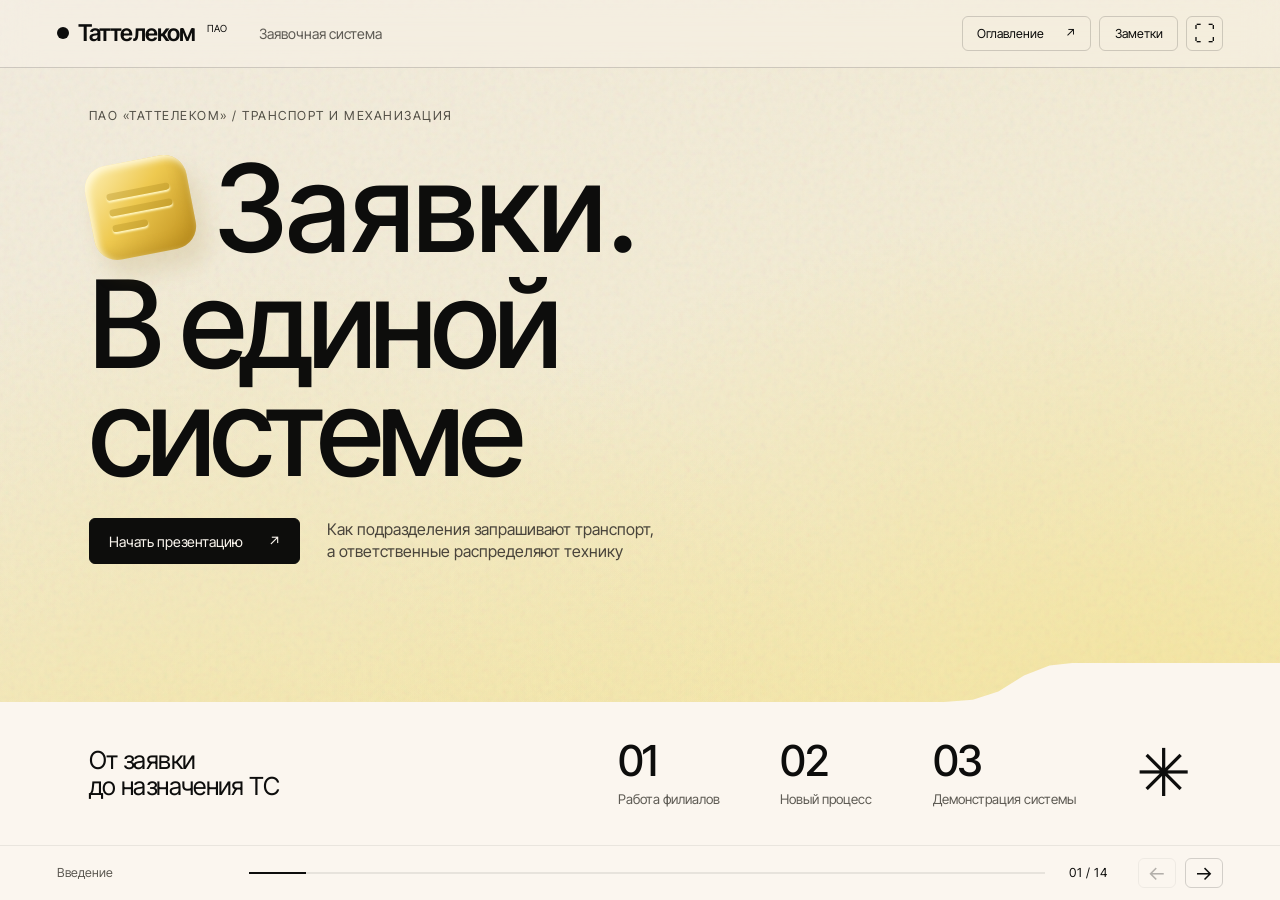
==== commit ad5979a0: "Show unique people by region and refresh presentation flow and motion" ====
--- a/index.html
+++ b/index.html
@@ -1,12 +1,12 @@
-<!doctype html>
+<!DOCTYPE html>
 <html lang="ru">
 <head>
   <meta charset="utf-8">
   <meta name="viewport" content="width=device-width, initial-scale=1">
   <meta name="theme-color" content="#FBF6EF">
   <title>Заявочная система — ПАО «Таттелеком»</title>
-  <link rel="stylesheet" href="styles.css">
-<link rel="stylesheet" href="revision.css"></head>
+  <link rel="stylesheet" href="styles.css?v=20261105-4">
+<link rel="stylesheet" href="revision.css?v=20261105-4"><link rel="stylesheet" href="native.css?v=20261105-4"><link rel="stylesheet" href="refinement.css?v=20261105-4"></head>
 <body>
   <header class="topbar">
     <a class="brand" href="#1" aria-label="Первый слайд"><span class="brand-dot"></span>Таттелеком<span class="brand-pao">ПАО</span></a>
@@ -24,7 +24,7 @@
       <div class="cover-strip"><div class="strip-intro">От заявки<br>до назначения ТС</div><div><b>01</b><span>Работа филиалов</span></div><div><b>02</b><span>Новый процесс</span></div><div><b>03</b><span>Демонстрация системы</span></div><span class="strip-flower" aria-hidden="true">✳</span></div>
     </section>
 
-    <section class="slide analytics-slide" data-title="Автопарк и сотрудники" data-theme="lemon" data-notes="Три вкладки: парк, кадровый профиль и закрепления. Всего 669 ТС. КУЭС и Управление объединены. Кадровый штат: должности со словом «водитель», не «руководитель». Возраст и стаж совместителей получены сопоставлением со списком работающих. Исторические и активные назначения разделены." data-section="Парк и сотрудники"><div class="slide-body"><p class="eyebrow">Данные на 05.11.2026</p><h2>Автопарк компании и водительский состав</h2><iframe class="analytics-frame" src="analytics.html" title="Актуальная аналитика автопарка, штата и закреплений"></iframe></div></section><section class="slide branch" data-title="КУЭС" data-theme="lemon" data-notes="С 2 августа 2023 года учет заявок в КУЭС ведется в Google Таблицах. Заказчик указывает время, место и тип транспорта. Сотрудники цеха транспорта и механизации утверждают запрос и распределяют технику. Пример таблицы взят из исходной презентации." data-section="Работа филиалов">
+    <section class="slide problem-slide" data-theme="peach" data-title="С чего началась система" data-section="Проблема" data-notes="По истории проекта, предоставленной заказчиком, не было общей картины использования транспорта: кто, куда и зачем едет, какие работы выполняет и насколько загружен парк. Под утилизацией здесь понимается использование и загрузка ТС, а не списание. Слайд описывает исходную управленческую проблему, без неподтверждённых цифр потерь или обещаний GPS-контроля."><div class="slide-body"><p class="eyebrow">С чего всё началось</p><h2>Транспорт работал.<br>Общей картины не было</h2><p class="problem-lead">Не хватало единого ответа: насколько загружен парк<br>и какую задачу решает каждая поездка.</p><div class="problem-grid"><article class="problem-card"><span>01 / КТО</span><h3>Кто использует машину</h3><p>Заказчик, подразделение и ответственный за поездку.</p></article><article class="problem-card"><span>02 / КУДА И ЗАЧЕМ</span><h3>Куда и с какой целью едут</h3><p>Адрес выезда и причина, по которой нужен транспорт.</p></article><article class="problem-card"><span>03 / РАБОТА</span><h3>Что делают на выезде</h3><p>Вид работ и связь поездки с задачей подразделения.</p></article><article class="problem-card"><span>04 / ЗАГРУЗКА</span><h3>Как используется парк</h3><p>Когда машина занята, когда доступна и где есть потребность в ТС.</p></article></div><div class="problem-conclusion"><b>Потребовалась единая заявка</b><span>Заказчик + задача + транспорт + водитель + время</span></div></div></section><section class="slide analytics-slide" data-title="Автопарк и сотрудники" data-theme="lemon" data-notes="Парк — 669 уникальных ТС. Рядом с каждым ЗУЭС указаны уникальные люди по закреплениям. Один человек на нескольких машинах считается один раз внутри роли и ЗУЭС; по выбору заказчика колонки водитель и совместитель могут пересекаться. Записи разных компаний не удваивают человека. Сопоставление с HR выполняется по коду с проверкой ФИО или по однозначному ФИО, иначе по исходному табельному номеру. КУЭС и Управление объединены. Кадровая вкладка содержит весь блок АВТО: 177 человек, возраст 53,4 и стаж 8,8." data-section="Парк и сотрудники"><div class="slide-body native-stats"><div class="native-stats-head"><div><p class="eyebrow" id="statsEyebrow">Парк компании / данные на 05.11.2026</p><h2 id="statsTitle">Автопарк компании</h2></div><button class="calculation-button" id="calculationBtn">Как посчитано ↗</button></div><nav class="native-tabs" aria-label="Аналитика парка и сотрудников"><button data-stat-tab="fleet" class="selected" aria-pressed="true">Автопарк</button><button data-stat-tab="staff" aria-pressed="false">Штат АВТО: возраст и стаж</button></nav><div class="native-panel selected" data-stat-panel="fleet"><div id="nativeFleetKpis" class="native-kpis fleet-native-kpis"></div><div class="fleet-people-head"><span>Подразделение</span><span>Транспорт, ед.</span><span>Водители, чел.</span><span>Совместители, чел.</span></div><div class="fleet-people-chart" id="nativeFleetChart"></div><p class="chart-explanation">Один человек с несколькими ТС считается один раз в каждой роли внутри ЗУЭС. Колонки могут пересекаться. Учтены все закрепления, включая неактивные.</p></div><div class="native-panel" data-stat-panel="staff"><div class="staff-native-top"><div id="nativeStaffKpis" class="native-kpis"></div><p class="sample-label"><b>Весь блок АВТО</b>HR: поле «Блок» = «АВТО».<br>Отчёт на 04.11.2026.<br>Стаж — в компании.</p></div><div id="nativeZones" class="native-zone-filter" role="group" aria-label="ЗУЭС кадрового блока АВТО"></div><div class="staff-native-charts"><div class="native-bar-chart"><h3>Возраст сотрудников</h3><div id="nativeAgeBars"></div></div><div class="native-bar-chart"><h3>Стаж в компании</h3><div id="nativeTenureBars"></div></div></div><p class="chart-explanation" id="nativeStaffExplanation"></p></div></div></section><section class="slide branch" data-title="КУЭС" data-theme="lemon" data-notes="С 2 августа 2023 года учет заявок в КУЭС ведется в Google Таблицах. Заказчик указывает время, место и тип транспорта. Сотрудники цеха транспорта и механизации утверждают запрос и распределяют технику. Пример таблицы взят из исходной презентации." data-section="Работа филиалов">
       <div class="slide-body"><p class="eyebrow">Работа филиалов / 1 из 5</p><h2>КУЭС</h2><div class="branch-layout"><div><p class="lead">Заявка и распределение<br>в Google Таблицах</p><ol class="steps"><li>Заказчик указывает время, место и тип транспорта.</li><li>Цех транспорта и механизации утверждает запрос.</li><li>Ответственные распределяют технику.</li></ol><p class="source">Порядок работы по исходной презентации. Численность парка актуализирована на слайде 2.</p></div><figure class="evidence"><img src="assets/kues.jpg" alt="Таблица распределения техники КУЭС из исходной презентации" data-zoom><figcaption>Пример реестра заявок и распределения техники <span>↗</span></figcaption></figure></div></div></section>
 
     <section class="slide branch" data-title="Альметьевский ЗУЭС" data-theme="sage" data-notes="Подписанные заявки направляют начальнику транспортного цеха. Распределение ежедневно отражается в документе Word. На слайде — пример документа из исходного PowerPoint. Не описываем этот ручной процесс как недостаток конкретного сотрудника: речь о разных способах учета." data-section="Работа филиалов">
@@ -39,12 +39,12 @@
     <section class="slide branch" data-title="Чистопольский ЗУЭС" data-theme="peach" data-notes="Заказчик оставляет бланк в ячейке транспортного цеха. В конце дня главный механик и директор определяют наличие свободного транспорта, директор утверждает заявки. Механик сообщает водителям о назначениях вечером или утром, устно или по телефону." data-section="Работа филиалов">
       <div class="slide-body"><p class="eyebrow">Работа филиалов / 5 из 5</p><h2>Чистопольский ЗУЭС</h2><div class="branch-layout document-layout"><div><p class="lead">Бланк в приёмной.<br>Согласование в конце дня</p><ol class="steps"><li>Заявку оставляют в ячейке транспортного цеха.</li><li>Механик и директор проверяют свободные ТС. Директор утверждает заявки.</li><li>Механик сообщает водителю о назначении устно или по телефону.</li></ol></div><figure class="evidence paper"><img src="assets/chistopol.jpg" alt="Бланк заявки на транспорт из исходной презентации" data-zoom><figcaption>Пример бумажной заявки <span>↗</span></figcaption></figure></div></div></section>
 
-    <section class="slide " data-title="Год подготовки данных в Axapta" data-theme="sage" data-notes="По информации заказчика, идея вынашивалась около года. Для будущей интеграции в Axapta создавали и заполняли новые поля. Репозиторий подтверждает получение данных транспорта и водителей. Точные даты этапов не предоставлены." data-section="Подготовка Axapta"><div class="slide-body"><p class="eyebrow">Подготовка системы / по истории проекта</p><h2>Год подготовки.<br>Сначала данные в Axapta</h2><div class="preparation"><div class="year-story"><b>1 год</b><p>Идея заявочной системы развивалась вместе с подготовкой учётных данных.</p><ol class="steps"><li>Определили, какие сведения нужны для заявки и назначения транспорта.</li><li>Создавали новые поля в Axapta и наполняли их данными.</li><li>Подключили эти сведения к новой системе PLTTK.</li></ol></div><figure class="evidence"><img src="assets/axapta.jpg" alt="Карточка транспорта в Axapta" data-zoom><figcaption>Поля учётной системы стали источником данных для PLTTK ↗</figcaption></figure></div></div></section><section class="slide " data-title="Как проходит заявка" data-theme="peach" data-notes="Майнд-карта в стиле рабочей доски. Данные сохраняет API в PostgreSQL. Уведомления обрабатываются через outbox и BullMQ. При назначении водителю сообщение адресуется по его доменному логину. Отказ или отмена не являются назначением водителю. Скриншоты открываются крупно." data-section="Новая система"><div class="slide-body"><p class="eyebrow">Заявитель / модератор / водитель</p><h2>Путь заявки и уведомление водителю</h2><div class="mindmap"><svg class="mind-lines" viewbox="0 0 1280 500" preserveaspectratio="none" aria-hidden="true"><path d="M270 160 C330 160 310 85 360 85 M270 160 C330 160 310 245 360 245 M630 85 C690 85 670 165 725 165 M630 245 C690 245 670 165 725 165 M955 165 C1010 165 985 70 1040 70 M955 165 C1010 165 985 300 1040 300"></path></svg><div class="map-node map-user"><small>01 / user</small><b>Оформляет заявку</b><p>Дата и время<br>Адрес и вид работ<br>Выбор автомобиля</p></div><div class="map-node map-save"><small>02 / PLTTK</small><b>Сохраняет заявку</b><p>Номер и статус «Новая»<br>Очередь нужного ЗУЭС</p></div><div class="map-node map-data"><small>Источник данных</small><b>Axapta</b><p>Автомобиль и водитель<br>Доменный логин водителя</p></div><div class="map-node map-moderator"><small>03 / модератор</small><b>Принимает решение</b><p>Одобрить и назначить ТС<br>Отклонить или отменить</p></div><div class="map-node map-notify"><small>04 / уведомления</small><b>Заявитель</b><p>Видит решение в системе<br>и получает уведомление</p></div><div class="map-node map-driver"><small>05 / TrueConf</small><b>Водитель</b><p>Получает назначение:<br>автомобиль, адрес и время</p></div><div class="map-caption">После сохранения назначения событие попадает в очередь уведомлений. Worker отправляет сообщение в TrueConf по доменному логину водителя.</div></div><div class="bot-proof"><button data-bot="assets/bot-driver.png">Уведомление водителю ↗</button><button data-bot="assets/bot-request.jpg">Сообщения по заявке ↗</button><span>Скриншоты бота из материалов проекта</span></div></div></section><section class="slide roles-slide" data-title="User и модератор" data-theme="lemon" data-notes="Одна демонстрация охватывает user и модератора. Обычный заявитель видит собственные заявки. Действия модератора доступны при соответствующих правах. Полная запись — 34 секунды. Для показа крупно используйте штатный полный экран видеоплеера." data-section="Новая система"><div class="slide-body"><p class="eyebrow">Доступ сотрудника / панель заявок</p><h2>User подаёт заявку. Модератор принимает решение</h2><div class="role-demo"><div class="role-explanation"><article><span class="role-tag">user</span><h3>Заполняет и отправляет</h3><p>Указывает параметры поездки, выбирает автомобиль и смотрит результат в своих заявках.</p></article><article><span class="role-tag">модератор</span><h3>Одобряет, отклоняет<br>или отменяет</h3><p>Работает с очередью своего ЗУЭС. При одобрении назначает транспорт и водителя.</p></article></div><div><div class="video-shell"><video id="userVideo" controls preload="metadata" playsinline poster="assets/user-poster.jpg"><source src="assets/user.mp4" type="video/mp4"></source></video></div><div class="chapters"><button data-video="userVideo" data-time="7">00:07 · Заполнение</button><button data-video="userVideo" data-time="23">00:23 · Модератор</button><button data-video="userVideo" data-time="30">00:30 · Решение</button></div></div></div></div></section><section class="slide roles-slide" data-title="Администратор выдаёт доступы" data-theme="rose" data-notes="Администратор управляет пользователями, ролями, матрицей прав и очередями подразделений. Это отдельный интерфейс web-admin. Авторизация выполняется API через Casbin. Полная запись — 27 секунд." data-section="Новая система"><div class="slide-body"><p class="eyebrow">Административная панель</p><h2>Администратор определяет права и доступ к очередям</h2><div class="role-demo"><div class="role-explanation"><article><span class="role-tag">администратор</span><h3>Пользователь и роль</h3><p>Назначает сотруднику роль и разрешённые действия.</p></article><article><h3>Очереди ЗУЭС</h3><p>Определяет, заявки каких подразделений можно просматривать и обрабатывать.</p></article><p class="small-explain">Корпоративный вход определяет сотрудника. Сервер проверяет права при каждом действии.</p></div><div><div class="video-shell"><video id="adminVideo" controls preload="metadata" playsinline poster="assets/admin-poster.jpg"><source src="assets/admin.mp4" type="video/mp4"></source></video></div><div class="chapters"><button data-video="adminVideo" data-time="12">00:12 · Пользователи</button><button data-video="adminVideo" data-time="20">00:20 · Права</button><button data-video="adminVideo" data-time="24">00:24 · Очереди</button></div></div></div></div></section><section class="slide " data-title="Техническая архитектура PLTTK" data-theme="sage" data-notes="Схема по apps, packages и docker-compose.yml в новой копии репозитория из папки данные. Внешний PostgreSQL подключается через DATABASE_URL. Redis включён отдельным сервисом. Бот является клиентом API и не обращается к бизнес-БД напрямую." data-section="Техническая часть"><div class="slide-body"><p class="eyebrow">Техническая часть / предоставленный репозиторий</p><h2>Интерфейсы, API<br>и фоновые сервисы</h2><div class="architecture"><div class="arch-front"><div><small>apps/web-tickets</small><b>Панель заявок</b><p>user и модератор<br>Next.js</p></div><div><small>apps/web-admin</small><b>Администрирование</b><p>Пользователи и доступы<br>Next.js</p></div></div><span class="arch-arrow">⇄</span><div class="arch-api"><small>apps/api</small><b>NestJS API</b><p>REST и SSE<br>Корпоративный OIDC-вход<br>Casbin: права и очереди</p><hr><p>Заявки и назначения<br>Единая проверка действий</p></div><span class="arch-arrow">⇄</span><div class="arch-back"><div><small>Бизнес-данные</small><b>PostgreSQL</b><p>Заявки, сотрудники, роли,<br>события и статусы доставки</p></div><div><small>Фоновые задачи</small><b>Redis + BullMQ</b><p>Очередь уведомлений<br>Workers → TrueConf и web</p></div></div></div><div class="tech-ribbon"><span><b>Axapta / MS SQL</b>Транспорт, водители, сотрудники</span><span><b>TrueConf</b>Сообщения и бот</span><span><b>Docker / Coolify</b>Развёртывание сервисов</span></div></div></section><section class="slide storage-slide" data-title="Как хранятся данные" data-theme="lemon" data-notes="Физический адрес сервера из репозитория определить нельзя: подключение задаётся во внешней конфигурации DATABASE_URL. Не подменять его development-доменами или портами. Перед обновлением migrate-сервис применяет миграции. Код не содержит экспорт рабочей базы." data-section="Техническая часть"><div class="slide-body"><p class="eyebrow">Техническая часть / хранение и развёртывание</p><h2>PostgreSQL хранит данные.<br>Репозиторий хранит код и схему</h2><div class="storage-grid"><article><span class="big-num">01</span><h3>База данных</h3><p><b>requests</b> — заявка и назначенный транспорт<br><b>users / profiles</b> — сотрудники<br><b>roles / casbin_rule</b> — права<br><b>request_queue_permissions</b> — очереди</p></article><article><span class="big-num">02</span><h3>События и доставка</h3><p><b>realtime_events</b> — события после сохранения<br><b>notification_events</b> — уведомления<br><b>notification_deliveries</b> — результат отправки</p><p>Redis хранит очередь, PostgreSQL — бизнес-данные.</p></article><article><span class="big-num">03</span><h3>Сервер и обновление</h3><p>Контейнеры Docker под управлением Coolify. PostgreSQL подключается через <b>DATABASE_URL</b>.</p><p id="serverLocation">Адрес рабочего сервера и PostgreSQL не задан в предоставленном репозитории.</p><p>Схема и миграции: <b>packages/database/prisma</b>.</p></article></div></div></section><section class="slide " data-title="С кем создавали PLTTK" data-theme="peach" data-notes="Участники названы заказчиком: группа аналитики и группа сопровождения бухгалтерских программ. Детальное распределение ответственности и персональные имена не предоставлены." data-section="Развитие проекта"><div class="slide-body"><p class="eyebrow">Взаимодействие команд</p><h2>PLTTK создавали<br>вместе с коллегами</h2><div class="collaboration-board"><div class="collab-center">PLTTK<small>Заявочная система</small></div><article><span>01</span><h3>Группа аналитики</h3><p>Совместная работа над проектом заявочной системы.</p></article><article><span>02</span><h3>Группа сопровождения<br>бухгалтерских программ</h3><p>Взаимодействие при подготовке учётных данных и интеграции с Axapta.</p></article></div></div></section><section class="slide " data-title="Планы на будущее" data-theme="sage" data-notes="Планы сформулированы заказчиком. Часть текущей формы уже показывает изображения моделей; будущая задача — витрина с фотографиями конкретных машин. Формулу рейтинга и состав дашборда предстоит определить, сроки не заявлены." data-section="Развитие проекта"><div class="slide-body"><p class="eyebrow">Следующие этапы развития</p><h2>Витрина транспорта<br>и аналитика работы системы</h2><div class="future-grid"><article><span>01</span><h3>Витрина ТС</h3><p>Собрать транспорт в понятный каталог для выбора.</p></article><article><span>02</span><h3>Фотографии машин</h3><p>Добавить фото конкретных автомобилей в карточки витрины.</p></article><article><span>03</span><h3>Рейтинг заказчиков</h3><p>Определить критерии оценки и показывать результат работы с заявками.</p></article><article><span>04</span><h3>Дашборд</h3><p>Собрать показатели заявок, доступности и использования транспорта.</p></article></div><div class="closing-actions"><button data-go="2">Парк и сотрудники ↗</button><button data-go="9">Схема заявки ↗</button><button id="sourcesBtn">Источники и расчёты ↗</button></div></div></section></main>
-  <footer class="controls"><span id="sectionLabel">Введение</span><div class="progress" aria-hidden="true"><span id="progressFill"></span></div><div class="pager"><span id="slideCounter" aria-live="polite">01 / 15</span><button id="prevBtn" aria-label="Предыдущий слайд" title="Предыдущий слайд (←)">←</button><button id="nextBtn" aria-label="Следующий слайд" title="Следующий слайд (→)">→</button></div></footer>
+    <section class="slide " data-title="Год подготовки данных в Axapta" data-theme="sage" data-notes="По информации заказчика, идея вынашивалась около года. Для будущей интеграции в Axapta создавали и заполняли новые поля. Репозиторий подтверждает получение данных транспорта и водителей. Точные даты этапов не предоставлены." data-section="Подготовка Axapta"><div class="slide-body"><p class="eyebrow">Подготовка системы / по истории проекта</p><h2>Год подготовки.<br>Сначала данные в Axapta</h2><div class="preparation"><div class="year-story"><b>1 год</b><p>Идея заявочной системы развивалась вместе с подготовкой учётных данных.</p><ol class="steps"><li>Определили, какие сведения нужны для заявки и назначения транспорта.</li><li>Создавали новые поля в Axapta и наполняли их данными.</li><li>Подключили эти сведения к новой системе PLTTK.</li></ol></div><figure class="evidence"><img src="assets/axapta-fields.png" alt="Поля Axapta: водитель, совместитель, основание и флаг активности назначения" data-zoom><figcaption>Закрепления в Axapta: водитель, совместитель, основание и активность ↗</figcaption></figure></div></div></section><section class="slide " data-title="Как проходит заявка" data-theme="peach" data-notes="Майнд-карта в стиле рабочей доски. Данные сохраняет API в PostgreSQL. Уведомления обрабатываются через outbox и BullMQ. При назначении водителю сообщение адресуется по его доменному логину. Отказ или отмена не являются назначением водителю. Скриншоты открываются крупно." data-section="Новая система"><div class="slide-body"><p class="eyebrow">Заявитель / модератор / водитель</p><h2>Путь заявки и уведомление водителю</h2><div class="workflow-board"><svg viewbox="0 0 1280 490" role="img" aria-label="Пользователь создаёт заявку, PLTTK сохраняет её, модератор принимает решение. Axapta предоставляет данные. После одобрения водитель получает сообщение TrueConf."><defs><marker id="flowArrow" markerwidth="8" markerheight="8" refx="7" refy="4" orient="auto"><path d="M0 0L8 4L0 8Z" fill="#715f4e"></path></marker></defs><g class="workflow-links" marker-end="url(#flowArrow)"><path d="M262 150H342"></path><path d="M582 150H662"></path><path d="M902 150H1002"></path><path d="M782 250V305"></path><path d="M582 385H622V200H662"></path></g><g class="workflow-edge-labels"><text x="302" y="133">создание</text><text x="622" y="133">очередь</text><text x="952" y="118">после</text><text x="952" y="135">одобрения</text><text x="798" y="283" text-anchor="start">решение</text></g><g class="workflow-node"><rect x="22" y="50" width="240" height="200" fill="#f1dda4"></rect><text x="44" y="80" class="node-kicker">01 / USER</text><text x="44" y="112" class="node-title">Заполняет</text><text x="44" y="139" class="node-title">заявку</text><text x="44" y="179">Дата, время и адрес</text><text x="44" y="206">Вид работ и транспорт</text></g><g class="workflow-node"><rect x="342" y="50" width="240" height="200" fill="#f2ebdb"></rect><text x="364" y="80" class="node-kicker">02 / PLTTK</text><text x="364" y="112" class="node-title">Сохраняет</text><text x="364" y="139" class="node-title">заявку</text><text x="364" y="179">Номер и статус «Новая»</text><text x="364" y="206">Очередь нужного ЗУЭС</text></g><g class="workflow-node"><rect x="662" y="50" width="240" height="200" fill="#edc8aa"></rect><text x="684" y="80" class="node-kicker">03 / МОДЕРАТОР</text><text x="684" y="112" class="node-title">Принимает</text><text x="684" y="139" class="node-title">решение</text><text x="684" y="179">Одобрить и назначить ТС</text><text x="684" y="206">Отклонить / отменить</text></g><g class="workflow-node"><rect x="1002" y="50" width="240" height="200" fill="#d1dfc5"></rect><text x="1024" y="80" class="node-kicker">04 / ВОДИТЕЛЬ</text><text x="1024" y="112" class="node-title">Получает</text><text x="1024" y="139" class="node-title">назначение</text><text x="1024" y="179">TrueConf: ТС и адрес</text><text x="1024" y="206">Дата и время назначения</text></g><g class="workflow-node"><rect x="342" y="305" width="240" height="150" fill="#dce5d4"></rect><text x="364" y="335" class="node-kicker">ИСТОЧНИК ДАННЫХ</text><text x="364" y="372" class="node-title">Axapta</text><text x="364" y="406">Транспорт и водитель</text><text x="364" y="433">Доменный логин</text></g><g class="workflow-node"><rect x="662" y="305" width="240" height="150" fill="#ead7df"></rect><text x="684" y="335" class="node-kicker">ЗАЯВИТЕЛЬ</text><text x="684" y="372" class="node-title">Узнаёт результат</text><text x="684" y="406">Статус и назначенный ТС</text><text x="684" y="433">Уведомление о решении</text></g><g class="workflow-detail"><text x="25" y="340">После назначения</text><text x="25" y="368">система ставит событие</text><text x="25" y="396">в очередь уведомлений.</text><text x="1010" y="340">Доставка сообщения:</text><text x="1010" y="368">PostgreSQL → BullMQ</text><text x="1010" y="396">Worker → TrueConf</text></g></svg></div><div class="bot-proof"><button data-bot="assets/bot-driver.png">Уведомление водителю ↗</button><button data-bot="assets/bot-request.jpg">Сообщения по заявке ↗</button><span>Скриншоты бота из материалов проекта</span></div></div></section><section class="slide roles-slide" data-title="User и модератор" data-theme="lemon" data-notes="Одна демонстрация охватывает user и модератора. Обычный заявитель видит собственные заявки. Действия модератора доступны при соответствующих правах. Полная запись — 34 секунды. Для показа крупно используйте штатный полный экран видеоплеера." data-section="Новая система"><div class="slide-body"><p class="eyebrow">Доступ сотрудника / панель заявок</p><h2>User подаёт заявку. Модератор принимает решение</h2><div class="role-demo"><div class="role-explanation"><article><span class="role-tag">user</span><h3>Заполняет и отправляет</h3><p>Указывает параметры поездки, выбирает автомобиль и смотрит результат в своих заявках.</p></article><article><span class="role-tag">модератор</span><h3>Одобряет, отклоняет<br>или отменяет</h3><p>Работает с очередью своего ЗУЭС. При одобрении назначает транспорт и водителя.</p></article></div><div><div class="video-shell"><video id="userVideo" controls preload="metadata" playsinline poster="assets/user-poster.jpg"><source src="assets/user.mp4" type="video/mp4"></source></video></div><div class="chapters"><button data-video="userVideo" data-time="7">00:07 · Заполнение</button><button data-video="userVideo" data-time="23">00:23 · Модератор</button><button data-video="userVideo" data-time="30">00:30 · Решение</button></div></div></div></div></section><section class="slide roles-slide" data-title="Администратор выдаёт доступы" data-theme="rose" data-notes="Администратор управляет пользователями, ролями, матрицей прав и очередями подразделений. Это отдельный интерфейс web-admin. Авторизация выполняется API через Casbin. Полная запись — 27 секунд." data-section="Новая система"><div class="slide-body"><p class="eyebrow">Административная панель</p><h2>Администратор определяет права и доступ к очередям</h2><div class="role-demo"><div class="role-explanation"><article><span class="role-tag">администратор</span><h3>Пользователь и роль</h3><p>Назначает сотруднику роль и разрешённые действия.</p></article><article><h3>Очереди ЗУЭС</h3><p>Определяет, заявки каких подразделений можно просматривать и обрабатывать.</p></article><p class="small-explain">Корпоративный вход определяет сотрудника. Сервер проверяет права при каждом действии.</p></div><div><div class="video-shell"><video id="adminVideo" controls preload="metadata" playsinline poster="assets/admin-poster.jpg"><source src="assets/admin.mp4" type="video/mp4"></source></video></div><div class="chapters"><button data-video="adminVideo" data-time="12">00:12 · Пользователи</button><button data-video="adminVideo" data-time="20">00:20 · Права</button><button data-video="adminVideo" data-time="24">00:24 · Очереди</button></div></div></div></div></section><section class="slide " data-title="С кем создавали PLTTK" data-theme="peach" data-notes="Участники названы заказчиком: группа аналитики и группа сопровождения бухгалтерских программ. Показаны общие направления взаимодействия, без утверждений о персональном авторстве конкретных функций." data-section="Развитие проекта"><div class="slide-body"><p class="eyebrow">Взаимодействие команд</p><h2>Две группы.<br>Один проект PLTTK</h2><div class="team-canvas"><div class="team-project"><span>Общий результат</span><b>PLTTK</b><p>Заявочная система<br>для распределения транспорта</p></div><div class="team-members"><article><span class="team-number">01</span><div><h3>Группа аналитики</h3><p>Совместная работа над логикой<br>и сценарием заявочной системы.</p></div></article><article><span class="team-number">02</span><div><h3>Группа сопровождения<br>бухгалтерских программ</h3><p>Взаимодействие по учётным данным<br>и интеграции с Axapta.</p></div></article></div></div><div class="team-project-line"><div><span>Рабочая задача</span><b>Заявка подразделения</b></div><i>+</i><div><span>Учётная основа</span><b>Данные Axapta</b></div><i>=</i><div><span>Процесс в PLTTK</span><b>Назначение транспорта</b></div></div></div></section><section class="slide " data-title="Планы на будущее" data-theme="sage" data-notes="Планы заказчика: витрина ТС, фотографии конкретных машин, рейтинг заказчиков, дашборд. Иконки транспорта — иллюстрации будущего каталога. Критерии рейтинга и сроки не определены." data-section="Развитие проекта"><div class="slide-body"><p class="eyebrow">Следующие этапы развития</p><h2>Следующий шаг — удобнее выбирать,<br>видеть и оценивать</h2><div class="roadmap-grid"><article><div class="roadmap-copy"><span>01 / ВЫБОР</span><h3>Витрина ТС</h3><p>Единый каталог доступного транспорта с фильтрами по задачам и подразделениям.</p></div><div class="roadmap-art catalog-art" aria-hidden="true"><img src="assets/vehicles-catalog.svg" alt=""><b>Легковой транспорт и фургоны</b></div></article><article><div class="roadmap-copy"><span>02 / КАРТОЧКА</span><h3>Фотографии машин</h3><p>Фото конкретных ТС в карточках, чтобы сотруднику было проще выбрать подходящую машину.</p></div><div class="roadmap-art photo-art" aria-hidden="true"><svg viewbox="0 0 170 115"><rect x="12" y="23" width="146" height="82" rx="13"></rect><path d="M55 23l9-15h42l9 15"></path><circle cx="85" cy="63" r="26"></circle><circle cx="85" cy="63" r="16"></circle><path d="M127 40h13"></path></svg><b>Фото конкретного ТС</b></div></article><article><div class="roadmap-copy"><span>03 / ОБРАТНАЯ СВЯЗЬ</span><h3>Рейтинг заказчиков</h3><p>Согласовать критерии оценки и добавить рейтинг работы с заявками.</p></div><div class="roadmap-art rating-art" aria-hidden="true"><span>★ ★ ★ ★ ☆</span><b>Критерии → оценка</b></div></article><article><div class="roadmap-copy"><span>04 / УПРАВЛЕНИЕ</span><h3>Дашборд</h3><p>Показатели заявок, доступности транспорта и использования парка на одном экране.</p></div><div class="roadmap-art dash-art" aria-hidden="true"><div><i></i><i></i><i></i><i></i><i></i></div><b>Макет панели показателей</b></div></article></div><div class="closing-actions"><button data-go="3">Парк и сотрудники ↗</button><button data-go="10">Схема заявки ↗</button><button id="sourcesBtn">Источники и расчёты ↗</button></div></div></section></main>
+  <footer class="controls"><span id="sectionLabel">Введение</span><div class="progress" aria-hidden="true"><span id="progressFill"></span></div><div class="pager"><span id="slideCounter" aria-live="polite">01 / 14</span><button id="prevBtn" aria-label="Предыдущий слайд" title="Предыдущий слайд (←)">←</button><button id="nextBtn" aria-label="Следующий слайд" title="Следующий слайд (→)">→</button></div></footer>
   <dialog id="overviewDialog"><div class="dialog-heading"><h2>Оглавление</h2><button data-close aria-label="Закрыть">×</button></div><div id="overviewGrid"></div><p class="help">← → — слайды · F — полный экран · N — заметки · O — оглавление · Esc — закрыть</p></dialog>
   <dialog id="notesDialog"><div class="dialog-heading"><h2>Заметки докладчика</h2><button data-close aria-label="Закрыть">×</button></div><h3 id="noteTitle"></h3><p id="noteText"></p></dialog>
   <dialog id="imageDialog"><button data-close aria-label="Закрыть изображение">×</button><img id="zoomImage" alt=""><p id="zoomCaption"></p></dialog>
-  <dialog id="sourcesDialog"><div class="dialog-heading"><h2>Источники и план</h2><button data-close aria-label="Закрыть">×</button></div><p>Автопарк и статусы: расходы_тс_2011-2026 (17).xlsx и распределение_водителей_по_ТС.xlsx, выгрузка 05.11.2026.</p><p>Кадровый профиль: a62030de-473d-497a-9c00-e59a3af96adb.xlsx, отчёт 04.11.2026. Шаблон аналитики взят с subtle-cajeta-b538aa.netlify.app.</p><p>Связи сотрудник–ТС включают записи с любым флагом активности. Учетный ключ источника — компания Axapta и табельный номер. Флаг «Активен» относится к назначению, а не к трудоустройству.</p><p>История филиалов — исходный PowerPoint. История подготовки Axapta, участники проекта и планы — информация заказчика. Техническая схема — новая копия репозитория в папке данные.</p><p>В открытой презентации опубликованы агрегированные расчёты. Кадровая выгрузка и персональные строки Excel остаются локально.</p><a href="PLAN.md" target="_blank">План и методика расчётов ↗</a></dialog>
-  <script src="presentation.js"></script>
+  <dialog id="sourcesDialog"><div class="dialog-heading"><h2>Источники и план</h2><button data-close aria-label="Закрыть">×</button></div><p>Автопарк и статусы: расходы_тс_2011-2026 (17).xlsx и распределение_водителей_по_ТС.xlsx, 05.11.2026. Всего 669 уникальных ТС.</p><p>Водители и совместители: уникальные люди в каждой роли внутри каждого ЗУЭС. КУЭС и Управление объединены. Несколько ТС и несколько компаний Axapta не удваивают человека. Колонки могут пересекаться.</p><p>Учтены все закрепления выгрузки, включая неактивные. Флаг Активен относится к закреплению, а не к трудоустройству. Метод сопоставления людей описан в расчётах.</p><p>Штат АВТО: кадровый файл a62030de-473d-497a-9c00-e59a3af96adb.xlsx, отчёт 04.11.2026. Фильтр Блок = АВТО: 177 сотрудников, средний возраст 53,4 года, стаж в компании 8,8 года.</p><p>Сценарии филиалов — исходный PowerPoint. Процесс PLTTK и уведомления — материалы и репозиторий проекта. История подготовки, команды и планы — информация заказчика.</p><a href="PLAN.md" target="_blank">План и методика расчётов ↗</a></dialog>
+  <script src="analytics-data.js?v=20261105-4"></script><script src="native-analytics.js?v=20261105-4"></script><dialog id="calculationDialog"><div class="dialog-heading"><h2>Как посчитано</h2><button data-close aria-label="Закрыть расчёты">×</button></div><p>Автопарк: 669 уникальных инвентарных номеров. Машина с несколькими закреплёнными сотрудниками считается один раз.</p><p>Водители и совместители рядом с парком: уникальные люди внутри каждой роли и каждого ЗУЭС. Один человек с пятью машинами считается один раз в колонке. Если человек встречается в обеих ролях, он считается один раз в каждой колонке.</p><p>Записи разных компаний Axapta не удваивают человека. Идентификатор — код HR при совпадении табельного номера и ФИО либо однозначном совпадении ФИО. Если сопоставления нет — исходный табельный номер. Одинаковые ФИО при неоднозначности не объединяются.</p><p>Учтены все закрепления из выгрузки 05.11.2026, включая неактивные. Поэтому это число уникальных людей в справочнике закреплений, а не подтверждённая текущая численность работников подразделения.</p><p>КУЭС и Управление: 280 ТС, 87 уникальных водителей и 168 уникальных совместителей. Складывать две колонки людей без проверки пересечения нельзя.</p><p>Штат АВТО: HR-отчёт на 04.11.2026, поле Блок = АВТО. Всего 177 сотрудников, средний возраст 53,4 года, стаж в компании 8,8 года.</p></dialog><script src="presentation.js?v=20261105-4"></script>
 </body>
 </html>
--- a/native.css
+++ b/native.css
@@ -0,0 +1,5 @@
+/* Native analytics use the same ink, cream, pastels and scale as the deck. */
+.analytics-slide .slide-body.native-stats{max-width:none;height:100%;padding:calc(104 * var(--u)) calc(64 * var(--u)) calc(82 * var(--u));display:flex;flex-direction:column}.native-stats-head{display:flex;justify-content:space-between;align-items:center;gap:calc(25 * var(--u));margin-bottom:calc(20 * var(--u))}.native-stats-head .eyebrow{font-size:calc(14 * var(--u));margin-bottom:calc(15 * var(--u))}.native-stats-head h2{font-size:calc(48 * var(--u));line-height:1.06;margin:0;white-space:nowrap}.calculation-button{font-size:calc(15 * var(--u));padding:calc(12 * var(--u)) calc(17 * var(--u));white-space:nowrap}.native-tabs{display:flex;gap:calc(10 * var(--u));margin-bottom:calc(28 * var(--u));border-bottom:1px solid var(--line);padding-bottom:calc(18 * var(--u))}.native-tabs button,.native-zone-filter button,.native-switch button{font-size:calc(16 * var(--u));padding:calc(10 * var(--u)) calc(17 * var(--u));border-radius:calc(6 * var(--u));white-space:nowrap}.native-tabs .selected,.native-zone-filter .selected,.native-switch .selected{background:var(--ink);color:var(--cream);border-color:var(--ink)}.native-panel{display:none;min-height:0;flex:1;flex-direction:column}.native-panel.selected{display:flex}.native-kpis{display:grid;grid-template-columns:repeat(4,1fr);gap:calc(28 * var(--u));margin-bottom:calc(25 * var(--u))}.native-kpis>div{border-left:1px solid var(--line);padding-left:calc(20 * var(--u))}.native-kpis>div:first-child{padding-left:0;border:0}.native-kpis b{display:block;font-size:calc(58 * var(--u));font-weight:500;line-height:.98;letter-spacing:-.045em}.native-kpis span{display:block;font-size:calc(17 * var(--u));color:var(--muted);margin-top:calc(10 * var(--u));line-height:1.2}.fleet-native-kpis{grid-template-columns:1.25fr repeat(5,1fr)}.fleet-native-kpis>div:first-child b{font-size:calc(77 * var(--u));color:#6e5a24}.native-fleet-chart{flex:1;display:flex;flex-direction:column;justify-content:space-evenly;border-block:1px solid var(--line);padding:calc(10 * var(--u)) 0}.native-fleet-row{display:grid;grid-template-columns:calc(340 * var(--u)) 1fr calc(70 * var(--u));gap:calc(26 * var(--u));align-items:center;font-size:calc(25 * var(--u))}.native-fleet-row>div{height:calc(28 * var(--u));border-radius:3px;background:#0d0d0c08}.native-fleet-row i{display:block;height:100%;background:linear-gradient(90deg,#a58943,#d8bc70);border-radius:3px}.native-fleet-row b{font-size:calc(32 * var(--u));font-weight:500;text-align:right}.chart-explanation{flex-shrink:0;font-size:calc(16 * var(--u));line-height:1.32;color:#575246;margin-top:calc(20 * var(--u));max-width:none}.staff-native-top{display:grid;grid-template-columns:1fr calc(300 * var(--u));gap:calc(40 * var(--u));align-items:center}.staff-native-top .native-kpis{grid-template-columns:repeat(3,1fr);margin-bottom:calc(20 * var(--u))}.sample-label{font-size:calc(16 * var(--u));line-height:1.35;color:var(--muted);border-left:1px solid var(--line);padding-left:calc(24 * var(--u));margin-bottom:calc(20 * var(--u))}.sample-label b{font-size:calc(21 * var(--u));font-weight:500;color:var(--ink);display:block;margin-bottom:calc(5 * var(--u))}.native-zone-filter{display:flex;gap:calc(8 * var(--u));margin-bottom:calc(22 * var(--u))}.native-zone-filter button{font-size:calc(15 * var(--u));padding:calc(8 * var(--u)) calc(16 * var(--u))}.staff-native-charts{flex:1;min-height:0;display:grid;grid-template-columns:1fr 1fr;gap:calc(54 * var(--u))}.native-bar-chart{border-block:1px solid var(--line);padding:calc(19 * var(--u)) 0;display:flex;flex-direction:column;min-height:0}.native-bar-chart h3{font-size:calc(27 * var(--u));margin-bottom:calc(18 * var(--u))}.native-bar-chart>div{display:flex;flex:1;flex-direction:column;justify-content:space-around;gap:calc(8 * var(--u))}.native-age-row{display:grid;grid-template-columns:calc(65 * var(--u)) 1fr calc(100 * var(--u));gap:calc(14 * var(--u));align-items:center;font-size:calc(20 * var(--u))}.native-age-row>div{height:calc(20 * var(--u));background:#0d0d0c09;border-radius:3px}.native-age-row i{display:block;height:100%;background:#b99c50;border-radius:3px}.native-bar-chart:last-child i{background:#78926c}.native-age-row b{font-weight:500;text-align:right}.native-age-row small{font-size:calc(15 * var(--u));color:var(--muted);font-weight:400}.chart-toolbar{display:flex;align-items:center;justify-content:space-between;margin-bottom:calc(24 * var(--u));gap:calc(20 * var(--u))}.native-legend{display:flex;gap:calc(25 * var(--u));font-size:calc(17 * var(--u))}.native-legend span{display:flex;gap:calc(9 * var(--u));align-items:center}.native-legend i{height:calc(13 * var(--u));width:calc(13 * var(--u));border-radius:2px;display:block}.legend-people{background:#78926c}.legend-cars{background:#c69d60}.legend-fleet{background:#a9a18f}.native-switch{display:flex;gap:calc(7 * var(--u))}.native-switch button{font-size:calc(14 * var(--u));padding:calc(9 * var(--u)) calc(12 * var(--u))}.grouped-chart{position:relative;flex:1;min-height:calc(230 * var(--u));display:grid;grid-template-columns:repeat(5,1fr);gap:calc(36 * var(--u));padding:calc(22 * var(--u)) calc(20 * var(--u)) 0;border-bottom:1px solid var(--line)}.chart-gridlines{position:absolute;left:0;right:0;top:0;bottom:calc(42 * var(--u));display:flex;flex-direction:column;justify-content:space-between}.chart-gridlines i{border-top:1px solid #0d0d0c0c}.chart-group{display:flex;flex-direction:column;min-height:0;z-index:1}.chart-columns{display:flex;gap:calc(13 * var(--u));align-items:end;justify-content:center;flex:1;min-height:0}.chart-column{height:var(--bar-height);min-height:1px;position:relative;width:calc(45 * var(--u));max-width:30%;flex-shrink:0}.chart-column>i{display:block;height:100%;width:100%;border-radius:calc(5 * var(--u)) calc(5 * var(--u)) 0 0}.chart-column>b{position:absolute;left:50%;transform:translateX(-50%);bottom:calc(100% + 7 * var(--u));font-size:calc(23 * var(--u));font-weight:500}.people-column>i{background:linear-gradient(#9bab8d,#78926c)}.cars-column>i{background:linear-gradient(#dfbd83,#bc8e4d)}.fleet-column>i{background:linear-gradient(#beb7a7,#969080)}.chart-group>span{height:calc(42 * var(--u));display:flex;justify-content:center;align-items:center;font-size:calc(19 * var(--u));text-align:center;line-height:1.15}.native-panel[data-stat-panel=auto] .chart-column{width:calc(62 * var(--u));max-width:40%}#calculationDialog{width:900px}#calculationDialog p{margin:0 0 17px;font-size:19px;line-height:1.4}
+.workflow-board{width:100%;margin:calc(25 * var(--u)) 0 0;background-image:radial-gradient(#a38d7830 .8px,transparent .9px);background-size:calc(22 * var(--u)) calc(22 * var(--u));border-block:1px solid #9e82622b}.workflow-board svg{display:block;width:100%;height:calc(470 * var(--u));font-family:InterTight,'Segoe UI',sans-serif}.workflow-links{stroke:#715f4e;stroke-width:1.7;fill:none;stroke-linejoin:miter}.workflow-edge-labels{font-size:14px;text-anchor:middle;fill:#766653}.workflow-node rect{rx:9;stroke:#8d785233;stroke-width:1}.workflow-node text{font-size:19px;fill:#534a3f}.workflow-node .node-kicker{font-size:12px;letter-spacing:1px;fill:#71624e}.workflow-node .node-title{font-size:23px;font-weight:500;fill:#15140f}.workflow-detail{font-size:19px;fill:#776754}
+.slide[data-title="С кем создавали PLTTK"] .slide-body,.slide[data-title="Планы на будущее"] .slide-body{max-width:none;padding-inline:calc(65 * var(--u))}.slide[data-title="С кем создавали PLTTK"] h2{margin-bottom:calc(28 * var(--u))}.team-canvas{display:grid;grid-template-columns:38% 57%;gap:5%;align-items:stretch}.team-project{background:#efe0ca;border:1px solid #92734a33;padding:calc(40 * var(--u));display:flex;flex-direction:column;justify-content:center;border-radius:calc(12 * var(--u))}.team-project>span{font-size:calc(17 * var(--u));color:#776447}.team-project b{font-size:calc(100 * var(--u));font-weight:500;letter-spacing:-.06em;line-height:1;margin:calc(23 * var(--u)) 0}.team-project p{font-size:calc(26 * var(--u));line-height:1.25;color:#5c4e3b}.team-members{display:grid;gap:calc(25 * var(--u))}.team-members article{display:flex;align-items:center;gap:calc(30 * var(--u));padding:calc(26 * var(--u)) calc(30 * var(--u));background:#fff7ed80;border:1px solid #a3845f33;border-radius:calc(12 * var(--u))}.team-number{font-size:calc(55 * var(--u));letter-spacing:-.04em;color:#91704d;line-height:1}.team-members h3{font-size:calc(32 * var(--u));line-height:1.1;margin-bottom:calc(15 * var(--u))}.team-members p{font-size:calc(22 * var(--u));line-height:1.3;color:#685641}.team-project-line{display:grid;grid-template-columns:1fr auto 1fr auto 1fr;gap:calc(30 * var(--u));align-items:center;margin-top:calc(33 * var(--u));border-top:1px solid var(--line);padding-top:calc(24 * var(--u))}.team-project-line span{display:block;font-size:calc(16 * var(--u));color:var(--muted);margin-bottom:calc(9 * var(--u))}.team-project-line b{font-size:calc(25 * var(--u));font-weight:500}.team-project-line>i{font-size:calc(32 * var(--u));font-style:normal;color:#8a6948}.slide[data-title="Планы на будущее"] h2{font-size:calc(54 * var(--u));margin-bottom:calc(27 * var(--u))}.roadmap-grid{display:grid;grid-template-columns:1fr 1fr;gap:calc(22 * var(--u))}.roadmap-grid>article{display:grid;grid-template-columns:65% 31%;gap:4%;min-height:calc(215 * var(--u));padding:calc(24 * var(--u)) calc(26 * var(--u));background:#f5f9ee80;border:1px solid #66815333;border-radius:calc(12 * var(--u))}.roadmap-copy>span{font-size:calc(13 * var(--u));letter-spacing:.08em;color:#5e7452}.roadmap-copy h3{font-size:calc(31 * var(--u));margin:calc(17 * var(--u)) 0 calc(16 * var(--u))}.roadmap-copy p{font-size:calc(21 * var(--u));line-height:1.3;color:#526046;max-width:none}.roadmap-art{display:flex;flex-direction:column;align-items:center;justify-content:center;gap:calc(10 * var(--u));align-self:center;color:#617c50}.roadmap-art>b{font-size:calc(12 * var(--u));font-weight:400;text-align:center;color:#627156}.catalog-art{display:grid;grid-template-columns:1fr 1fr;gap:calc(7 * var(--u))}.catalog-art i{padding:calc(10 * var(--u)) calc(3 * var(--u));border:1px solid #617c5066;border-radius:5px}.catalog-art svg{width:100%;display:block;fill:none;stroke:#617c50;stroke-width:3}.catalog-art>b{grid-column:span 2}.photo-art svg{width:calc(135 * var(--u));max-width:100%;fill:none;stroke:#617c50;stroke-width:3}.rating-art>span{font-size:calc(24 * var(--u));white-space:nowrap;color:#9a7a31}.dash-art>div{height:calc(95 * var(--u));display:flex;gap:calc(8 * var(--u));align-items:end;justify-content:center;width:100%;padding-bottom:calc(8 * var(--u));border-bottom:1px solid #617c5066}.dash-art i{width:13%;height:50%;background:#87a575;border-radius:3px 3px 0 0}.dash-art i:nth-child(2){height:80%}.dash-art i:nth-child(3){height:65%}.dash-art i:nth-child(4){height:95%}.dash-art i:nth-child(5){height:72%}.slide[data-title="Планы на будущее"] .closing-actions{margin-top:calc(22 * var(--u))}
+@media(max-width:760px){.analytics-slide .slide-body.native-stats{display:block;padding:90px 22px 30px;height:auto}.native-stats-head{display:block;margin-bottom:20px}.native-stats-head h2{font-size:34px;white-space:normal}.native-stats-head .eyebrow{font-size:11px}.calculation-button{font-size:13px;padding:10px;margin-top:15px}.native-tabs{overflow-x:auto;padding-bottom:14px;gap:7px;margin-bottom:25px}.native-tabs button{font-size:13px;padding:9px 12px}.native-kpis,.fleet-native-kpis{grid-template-columns:1fr 1fr;gap:25px;margin-bottom:30px}.native-kpis b{font-size:44px}.fleet-native-kpis>div:first-child b{font-size:52px}.native-kpis span{font-size:14px}.native-kpis>div{padding-left:15px}.native-fleet-chart{min-height:330px;gap:20px}.native-fleet-row{grid-template-columns:120px 1fr 40px;font-size:16px;gap:12px}.native-fleet-row b{font-size:23px}.native-fleet-row>div{height:20px}.chart-explanation{font-size:14px;line-height:1.4;margin-top:20px}.staff-native-top{display:block}.staff-native-top .native-kpis{grid-template-columns:1fr 1fr;gap:22px}.sample-label{font-size:14px;padding-left:15px}.sample-label b{font-size:18px}.native-zone-filter{flex-wrap:wrap;gap:6px}.native-zone-filter button{font-size:12px;padding:8px 10px}.staff-native-charts{display:block}.native-bar-chart{min-height:300px;margin-bottom:25px;padding:18px 0}.native-bar-chart h3{font-size:24px}.native-age-row{grid-template-columns:50px 1fr 80px;gap:10px;font-size:17px}.native-age-row>div{height:17px}.native-age-row small{font-size:13px}.chart-toolbar{display:block}.native-legend{gap:12px;font-size:12px;flex-wrap:wrap;margin-bottom:18px}.native-legend i{height:10px;width:10px}.native-switch{gap:7px}.native-switch button{font-size:12px;padding:8px 10px}.grouped-chart{height:340px;min-height:340px;flex:none;gap:15px;padding:25px 0 0;overflow-x:auto}.chart-columns{gap:5px}.chart-column>b{font-size:14px;bottom:calc(100% + 5px)}.chart-column{width:16px;max-width:32%}.native-panel[data-stat-panel=auto] .chart-column{width:20px}.chart-group>span{font-size:11px;height:45px}.chart-gridlines{bottom:45px}.workflow-board{overflow-x:auto}.workflow-board svg{width:1050px;height:402px}.team-canvas{grid-template-columns:1fr;gap:22px}.team-project{padding:28px}.team-project b{font-size:75px}.team-project p{font-size:23px}.team-project>span{font-size:14px}.team-members article{padding:22px 20px;gap:20px}.team-members h3{font-size:27px}.team-members p{font-size:19px}.team-number{font-size:40px}.team-project-line{grid-template-columns:1fr;gap:20px;margin-top:28px}.team-project-line b{font-size:24px}.team-project-line span{font-size:14px}.team-project-line>i{display:none}.slide[data-title="С кем создавали PLTTK"] .slide-body,.slide[data-title="Планы на будущее"] .slide-body{padding-inline:24px}.slide[data-title="Планы на будущее"] h2{font-size:34px}.roadmap-grid{grid-template-columns:1fr;gap:18px}.roadmap-grid>article{min-height:200px;padding:22px;grid-template-columns:65% 31%;border-radius:10px}.roadmap-copy>span{font-size:11px}.roadmap-copy h3{font-size:26px;margin:14px 0}.roadmap-copy p{font-size:18px}.roadmap-art>b{font-size:10px}.rating-art>span{font-size:18px}.photo-art svg{width:90px}.dash-art>div{height:80px}}
--- a/refinement.css
+++ b/refinement.css
@@ -0,0 +1,4 @@
+.slide.leaving{display:block!important;z-index:0;pointer-events:none}.slide.active{z-index:1}.workflow-node{transform-box:fill-box;transform-origin:center}.workflow-node text:not(.node-title):not(.node-kicker){font-size:18px}.fleet-people-chart{flex:1;display:flex;flex-direction:column;justify-content:space-evenly;border-bottom:1px solid var(--line);padding-bottom:calc(10 * var(--u))}.fleet-people-head,.fleet-people-row{display:grid;grid-template-columns:calc(325 * var(--u)) minmax(calc(170 * var(--u)),1fr) calc(150 * var(--u)) calc(185 * var(--u));gap:calc(26 * var(--u));align-items:center}.fleet-people-head{padding-bottom:calc(15 * var(--u));border-bottom:1px solid var(--line);font-size:calc(16 * var(--u));color:var(--muted)}.fleet-people-head>span:not(:first-child){text-align:right}.fleet-people-row{font-size:calc(24 * var(--u));line-height:1.2;min-height:calc(48 * var(--u))}.fleet-people-row>b,.fleet-measure>b{font-size:calc(31 * var(--u));font-weight:500;text-align:right;font-variant-numeric:tabular-nums}.fleet-measure{display:grid;grid-template-columns:1fr calc(62 * var(--u));gap:calc(22 * var(--u));align-items:center}.fleet-measure>div{height:calc(25 * var(--u));background:#0d0d0c08;border-radius:3px}.fleet-measure i{display:block;height:100%;background:linear-gradient(90deg,#a58943,#d8bc70);border-radius:3px}.unique-driver{color:#4c6b43}.unique-part{color:#9a7035}.native-stats-head h2{font-size:calc(46 * var(--u))}.catalog-art{display:flex;flex-direction:column;gap:calc(9 * var(--u))}.catalog-art img{display:block;width:calc(235 * var(--u));max-width:100%;height:auto}.catalog-art>b{font-size:calc(12 * var(--u));font-weight:400;line-height:1.25;text-align:center}.problem-slide .slide-body{max-width:none;padding-inline:calc(65 * var(--u))}.problem-slide h2{font-size:calc(62 * var(--u));line-height:1.02;width:58%;margin-bottom:calc(36 * var(--u))}.problem-lead{position:absolute;top:calc(155 * var(--u));right:calc(65 * var(--u));width:35%;font-size:calc(25 * var(--u));line-height:1.3;color:#6a503d}.problem-grid{display:grid;grid-template-columns:1fr 1fr;gap:calc(22 * var(--u));margin-top:calc(16 * var(--u))}.problem-card{padding:calc(22 * var(--u)) calc(27 * var(--u));background:#fff8ed70;border:1px solid #9b744b33;border-radius:calc(10 * var(--u));min-height:calc(155 * var(--u))}.problem-card>span{font-size:calc(12 * var(--u));letter-spacing:.09em;color:#896344}.problem-card h3{font-size:calc(30 * var(--u));margin:calc(12 * var(--u)) 0 calc(13 * var(--u))}.problem-card p{font-size:calc(22 * var(--u));line-height:1.3;color:#725740}.problem-conclusion{display:flex;justify-content:space-between;align-items:center;gap:calc(35 * var(--u));border-top:1px solid var(--line);padding-top:calc(25 * var(--u));margin-top:calc(30 * var(--u))}.problem-conclusion b{font-size:calc(29 * var(--u));font-weight:500}.problem-conclusion span{font-size:calc(22 * var(--u));color:#6f5038}.roadmap-art img{user-select:none}.native-tabs button,.controls button{transition:background .2s,color .2s,transform .2s}.native-tabs button:hover,.controls button:hover{transform:translateY(-2px)}
+@media(prefers-reduced-motion:reduce){.native-tabs button,.controls button{transition:none}.native-tabs button:hover,.controls button:hover{transform:none}.slide.leaving{display:none!important}}
+@media(max-width:760px){.fleet-people-head,.fleet-people-row{grid-template-columns:minmax(110px,1fr) 62px 60px 70px;gap:9px}.fleet-people-head{font-size:10px;padding-bottom:12px}.fleet-people-row{font-size:13px;min-height:64px}.fleet-people-row>b,.fleet-measure>b{font-size:22px}.fleet-measure{display:block}.fleet-measure>div{display:none}.fleet-measure>b{display:block}.fleet-people-chart{min-height:340px}.native-stats-head h2{font-size:32px}.catalog-art img{width:120px}.catalog-art>b{font-size:10px}.problem-slide .slide-body{padding-inline:24px}.problem-slide h2{font-size:38px;width:auto;margin-bottom:24px}.problem-lead{position:static;width:auto;font-size:22px;margin-bottom:25px}.problem-grid{grid-template-columns:1fr;gap:17px}.problem-card{min-height:0;padding:22px}.problem-card>span{font-size:11px}.problem-card h3{font-size:26px;margin:12px 0}.problem-card p{font-size:19px}.problem-conclusion{display:block;margin-top:25px;padding-top:22px}.problem-conclusion b{font-size:25px;display:block;margin-bottom:15px}.problem-conclusion span{font-size:19px;line-height:1.4}.slide.leaving{display:none!important}}
+.slide.active{animation:none}
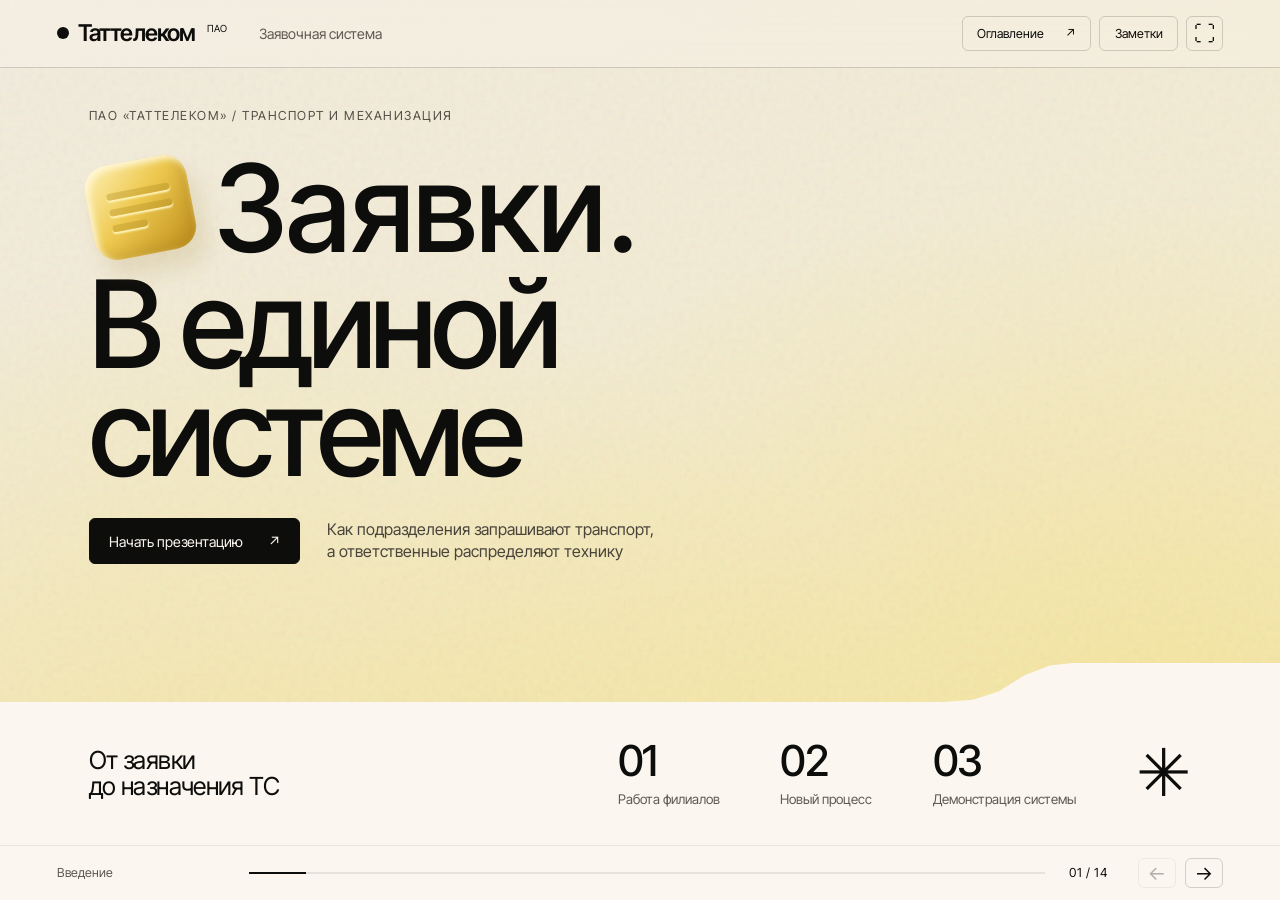
==== commit 7c0ab7b9: "Update recordings and trailer label, enhance presentation animations" ====
--- a/index.html
+++ b/index.html
@@ -5,8 +5,8 @@
   <meta name="viewport" content="width=device-width, initial-scale=1">
   <meta name="theme-color" content="#FBF6EF">
   <title>Заявочная система — ПАО «Таттелеком»</title>
-  <link rel="stylesheet" href="styles.css?v=20261105-4">
-<link rel="stylesheet" href="revision.css?v=20261105-4"><link rel="stylesheet" href="native.css?v=20261105-4"><link rel="stylesheet" href="refinement.css?v=20261105-4"></head>
+  <link rel="stylesheet" href="styles.css?v=20261105-5">
+<link rel="stylesheet" href="revision.css?v=20261105-5"><link rel="stylesheet" href="native.css?v=20261105-5"><link rel="stylesheet" href="refinement.css?v=20261105-5"></head>
 <body>
   <header class="topbar">
     <a class="brand" href="#1" aria-label="Первый слайд"><span class="brand-dot"></span>Таттелеком<span class="brand-pao">ПАО</span></a>
@@ -39,12 +39,12 @@
     <section class="slide branch" data-title="Чистопольский ЗУЭС" data-theme="peach" data-notes="Заказчик оставляет бланк в ячейке транспортного цеха. В конце дня главный механик и директор определяют наличие свободного транспорта, директор утверждает заявки. Механик сообщает водителям о назначениях вечером или утром, устно или по телефону." data-section="Работа филиалов">
       <div class="slide-body"><p class="eyebrow">Работа филиалов / 5 из 5</p><h2>Чистопольский ЗУЭС</h2><div class="branch-layout document-layout"><div><p class="lead">Бланк в приёмной.<br>Согласование в конце дня</p><ol class="steps"><li>Заявку оставляют в ячейке транспортного цеха.</li><li>Механик и директор проверяют свободные ТС. Директор утверждает заявки.</li><li>Механик сообщает водителю о назначении устно или по телефону.</li></ol></div><figure class="evidence paper"><img src="assets/chistopol.jpg" alt="Бланк заявки на транспорт из исходной презентации" data-zoom><figcaption>Пример бумажной заявки <span>↗</span></figcaption></figure></div></div></section>
 
-    <section class="slide " data-title="Год подготовки данных в Axapta" data-theme="sage" data-notes="По информации заказчика, идея вынашивалась около года. Для будущей интеграции в Axapta создавали и заполняли новые поля. Репозиторий подтверждает получение данных транспорта и водителей. Точные даты этапов не предоставлены." data-section="Подготовка Axapta"><div class="slide-body"><p class="eyebrow">Подготовка системы / по истории проекта</p><h2>Год подготовки.<br>Сначала данные в Axapta</h2><div class="preparation"><div class="year-story"><b>1 год</b><p>Идея заявочной системы развивалась вместе с подготовкой учётных данных.</p><ol class="steps"><li>Определили, какие сведения нужны для заявки и назначения транспорта.</li><li>Создавали новые поля в Axapta и наполняли их данными.</li><li>Подключили эти сведения к новой системе PLTTK.</li></ol></div><figure class="evidence"><img src="assets/axapta-fields.png" alt="Поля Axapta: водитель, совместитель, основание и флаг активности назначения" data-zoom><figcaption>Закрепления в Axapta: водитель, совместитель, основание и активность ↗</figcaption></figure></div></div></section><section class="slide " data-title="Как проходит заявка" data-theme="peach" data-notes="Майнд-карта в стиле рабочей доски. Данные сохраняет API в PostgreSQL. Уведомления обрабатываются через outbox и BullMQ. При назначении водителю сообщение адресуется по его доменному логину. Отказ или отмена не являются назначением водителю. Скриншоты открываются крупно." data-section="Новая система"><div class="slide-body"><p class="eyebrow">Заявитель / модератор / водитель</p><h2>Путь заявки и уведомление водителю</h2><div class="workflow-board"><svg viewbox="0 0 1280 490" role="img" aria-label="Пользователь создаёт заявку, PLTTK сохраняет её, модератор принимает решение. Axapta предоставляет данные. После одобрения водитель получает сообщение TrueConf."><defs><marker id="flowArrow" markerwidth="8" markerheight="8" refx="7" refy="4" orient="auto"><path d="M0 0L8 4L0 8Z" fill="#715f4e"></path></marker></defs><g class="workflow-links" marker-end="url(#flowArrow)"><path d="M262 150H342"></path><path d="M582 150H662"></path><path d="M902 150H1002"></path><path d="M782 250V305"></path><path d="M582 385H622V200H662"></path></g><g class="workflow-edge-labels"><text x="302" y="133">создание</text><text x="622" y="133">очередь</text><text x="952" y="118">после</text><text x="952" y="135">одобрения</text><text x="798" y="283" text-anchor="start">решение</text></g><g class="workflow-node"><rect x="22" y="50" width="240" height="200" fill="#f1dda4"></rect><text x="44" y="80" class="node-kicker">01 / USER</text><text x="44" y="112" class="node-title">Заполняет</text><text x="44" y="139" class="node-title">заявку</text><text x="44" y="179">Дата, время и адрес</text><text x="44" y="206">Вид работ и транспорт</text></g><g class="workflow-node"><rect x="342" y="50" width="240" height="200" fill="#f2ebdb"></rect><text x="364" y="80" class="node-kicker">02 / PLTTK</text><text x="364" y="112" class="node-title">Сохраняет</text><text x="364" y="139" class="node-title">заявку</text><text x="364" y="179">Номер и статус «Новая»</text><text x="364" y="206">Очередь нужного ЗУЭС</text></g><g class="workflow-node"><rect x="662" y="50" width="240" height="200" fill="#edc8aa"></rect><text x="684" y="80" class="node-kicker">03 / МОДЕРАТОР</text><text x="684" y="112" class="node-title">Принимает</text><text x="684" y="139" class="node-title">решение</text><text x="684" y="179">Одобрить и назначить ТС</text><text x="684" y="206">Отклонить / отменить</text></g><g class="workflow-node"><rect x="1002" y="50" width="240" height="200" fill="#d1dfc5"></rect><text x="1024" y="80" class="node-kicker">04 / ВОДИТЕЛЬ</text><text x="1024" y="112" class="node-title">Получает</text><text x="1024" y="139" class="node-title">назначение</text><text x="1024" y="179">TrueConf: ТС и адрес</text><text x="1024" y="206">Дата и время назначения</text></g><g class="workflow-node"><rect x="342" y="305" width="240" height="150" fill="#dce5d4"></rect><text x="364" y="335" class="node-kicker">ИСТОЧНИК ДАННЫХ</text><text x="364" y="372" class="node-title">Axapta</text><text x="364" y="406">Транспорт и водитель</text><text x="364" y="433">Доменный логин</text></g><g class="workflow-node"><rect x="662" y="305" width="240" height="150" fill="#ead7df"></rect><text x="684" y="335" class="node-kicker">ЗАЯВИТЕЛЬ</text><text x="684" y="372" class="node-title">Узнаёт результат</text><text x="684" y="406">Статус и назначенный ТС</text><text x="684" y="433">Уведомление о решении</text></g><g class="workflow-detail"><text x="25" y="340">После назначения</text><text x="25" y="368">система ставит событие</text><text x="25" y="396">в очередь уведомлений.</text><text x="1010" y="340">Доставка сообщения:</text><text x="1010" y="368">PostgreSQL → BullMQ</text><text x="1010" y="396">Worker → TrueConf</text></g></svg></div><div class="bot-proof"><button data-bot="assets/bot-driver.png">Уведомление водителю ↗</button><button data-bot="assets/bot-request.jpg">Сообщения по заявке ↗</button><span>Скриншоты бота из материалов проекта</span></div></div></section><section class="slide roles-slide" data-title="User и модератор" data-theme="lemon" data-notes="Одна демонстрация охватывает user и модератора. Обычный заявитель видит собственные заявки. Действия модератора доступны при соответствующих правах. Полная запись — 34 секунды. Для показа крупно используйте штатный полный экран видеоплеера." data-section="Новая система"><div class="slide-body"><p class="eyebrow">Доступ сотрудника / панель заявок</p><h2>User подаёт заявку. Модератор принимает решение</h2><div class="role-demo"><div class="role-explanation"><article><span class="role-tag">user</span><h3>Заполняет и отправляет</h3><p>Указывает параметры поездки, выбирает автомобиль и смотрит результат в своих заявках.</p></article><article><span class="role-tag">модератор</span><h3>Одобряет, отклоняет<br>или отменяет</h3><p>Работает с очередью своего ЗУЭС. При одобрении назначает транспорт и водителя.</p></article></div><div><div class="video-shell"><video id="userVideo" controls preload="metadata" playsinline poster="assets/user-poster.jpg"><source src="assets/user.mp4" type="video/mp4"></source></video></div><div class="chapters"><button data-video="userVideo" data-time="7">00:07 · Заполнение</button><button data-video="userVideo" data-time="23">00:23 · Модератор</button><button data-video="userVideo" data-time="30">00:30 · Решение</button></div></div></div></div></section><section class="slide roles-slide" data-title="Администратор выдаёт доступы" data-theme="rose" data-notes="Администратор управляет пользователями, ролями, матрицей прав и очередями подразделений. Это отдельный интерфейс web-admin. Авторизация выполняется API через Casbin. Полная запись — 27 секунд." data-section="Новая система"><div class="slide-body"><p class="eyebrow">Административная панель</p><h2>Администратор определяет права и доступ к очередям</h2><div class="role-demo"><div class="role-explanation"><article><span class="role-tag">администратор</span><h3>Пользователь и роль</h3><p>Назначает сотруднику роль и разрешённые действия.</p></article><article><h3>Очереди ЗУЭС</h3><p>Определяет, заявки каких подразделений можно просматривать и обрабатывать.</p></article><p class="small-explain">Корпоративный вход определяет сотрудника. Сервер проверяет права при каждом действии.</p></div><div><div class="video-shell"><video id="adminVideo" controls preload="metadata" playsinline poster="assets/admin-poster.jpg"><source src="assets/admin.mp4" type="video/mp4"></source></video></div><div class="chapters"><button data-video="adminVideo" data-time="12">00:12 · Пользователи</button><button data-video="adminVideo" data-time="20">00:20 · Права</button><button data-video="adminVideo" data-time="24">00:24 · Очереди</button></div></div></div></div></section><section class="slide " data-title="С кем создавали PLTTK" data-theme="peach" data-notes="Участники названы заказчиком: группа аналитики и группа сопровождения бухгалтерских программ. Показаны общие направления взаимодействия, без утверждений о персональном авторстве конкретных функций." data-section="Развитие проекта"><div class="slide-body"><p class="eyebrow">Взаимодействие команд</p><h2>Две группы.<br>Один проект PLTTK</h2><div class="team-canvas"><div class="team-project"><span>Общий результат</span><b>PLTTK</b><p>Заявочная система<br>для распределения транспорта</p></div><div class="team-members"><article><span class="team-number">01</span><div><h3>Группа аналитики</h3><p>Совместная работа над логикой<br>и сценарием заявочной системы.</p></div></article><article><span class="team-number">02</span><div><h3>Группа сопровождения<br>бухгалтерских программ</h3><p>Взаимодействие по учётным данным<br>и интеграции с Axapta.</p></div></article></div></div><div class="team-project-line"><div><span>Рабочая задача</span><b>Заявка подразделения</b></div><i>+</i><div><span>Учётная основа</span><b>Данные Axapta</b></div><i>=</i><div><span>Процесс в PLTTK</span><b>Назначение транспорта</b></div></div></div></section><section class="slide " data-title="Планы на будущее" data-theme="sage" data-notes="Планы заказчика: витрина ТС, фотографии конкретных машин, рейтинг заказчиков, дашборд. Иконки транспорта — иллюстрации будущего каталога. Критерии рейтинга и сроки не определены." data-section="Развитие проекта"><div class="slide-body"><p class="eyebrow">Следующие этапы развития</p><h2>Следующий шаг — удобнее выбирать,<br>видеть и оценивать</h2><div class="roadmap-grid"><article><div class="roadmap-copy"><span>01 / ВЫБОР</span><h3>Витрина ТС</h3><p>Единый каталог доступного транспорта с фильтрами по задачам и подразделениям.</p></div><div class="roadmap-art catalog-art" aria-hidden="true"><img src="assets/vehicles-catalog.svg" alt=""><b>Легковой транспорт и фургоны</b></div></article><article><div class="roadmap-copy"><span>02 / КАРТОЧКА</span><h3>Фотографии машин</h3><p>Фото конкретных ТС в карточках, чтобы сотруднику было проще выбрать подходящую машину.</p></div><div class="roadmap-art photo-art" aria-hidden="true"><svg viewbox="0 0 170 115"><rect x="12" y="23" width="146" height="82" rx="13"></rect><path d="M55 23l9-15h42l9 15"></path><circle cx="85" cy="63" r="26"></circle><circle cx="85" cy="63" r="16"></circle><path d="M127 40h13"></path></svg><b>Фото конкретного ТС</b></div></article><article><div class="roadmap-copy"><span>03 / ОБРАТНАЯ СВЯЗЬ</span><h3>Рейтинг заказчиков</h3><p>Согласовать критерии оценки и добавить рейтинг работы с заявками.</p></div><div class="roadmap-art rating-art" aria-hidden="true"><span>★ ★ ★ ★ ☆</span><b>Критерии → оценка</b></div></article><article><div class="roadmap-copy"><span>04 / УПРАВЛЕНИЕ</span><h3>Дашборд</h3><p>Показатели заявок, доступности транспорта и использования парка на одном экране.</p></div><div class="roadmap-art dash-art" aria-hidden="true"><div><i></i><i></i><i></i><i></i><i></i></div><b>Макет панели показателей</b></div></article></div><div class="closing-actions"><button data-go="3">Парк и сотрудники ↗</button><button data-go="10">Схема заявки ↗</button><button id="sourcesBtn">Источники и расчёты ↗</button></div></div></section></main>
+    <section class="slide " data-title="Год подготовки данных в Axapta" data-theme="sage" data-notes="По информации заказчика, идея вынашивалась около года. Для будущей интеграции в Axapta создавали и заполняли новые поля. Репозиторий подтверждает получение данных транспорта и водителей. Точные даты этапов не предоставлены." data-section="Подготовка Axapta"><div class="slide-body"><p class="eyebrow">Подготовка системы / по истории проекта</p><h2>Год подготовки.<br>Сначала данные в Axapta</h2><div class="preparation"><div class="year-story"><b>1 год</b><p>Идея заявочной системы развивалась вместе с подготовкой учётных данных.</p><ol class="steps"><li>Определили, какие сведения нужны для заявки и назначения транспорта.</li><li>Создавали новые поля в Axapta и наполняли их данными.</li><li>Подключили эти сведения к новой системе PLTTK.</li></ol></div><figure class="evidence"><img src="assets/axapta-fields.png" alt="Поля Axapta: водитель, совместитель, основание и флаг активности назначения" data-zoom><figcaption>Закрепления в Axapta: водитель, совместитель, основание и активность ↗</figcaption></figure></div></div></section><section class="slide " data-title="Как проходит заявка" data-theme="peach" data-notes="Майнд-карта в стиле рабочей доски. Данные сохраняет API в PostgreSQL. Уведомления обрабатываются через outbox и BullMQ. При назначении водителю сообщение адресуется по его доменному логину. Отказ или отмена не являются назначением водителю. Скриншоты открываются крупно." data-section="Новая система"><div class="slide-body"><p class="eyebrow">Заявитель / модератор / водитель</p><h2>Путь заявки и уведомление водителю</h2><div class="workflow-board"><svg viewbox="0 0 1280 490" role="img" aria-label="Пользователь создаёт заявку, PLTTK сохраняет её, модератор принимает решение. Axapta предоставляет данные. После одобрения водитель получает сообщение TrueConf."><defs><marker id="flowArrow" markerwidth="8" markerheight="8" refx="7" refy="4" orient="auto"><path d="M0 0L8 4L0 8Z" fill="#715f4e"></path></marker></defs><g class="workflow-links" marker-end="url(#flowArrow)"><path d="M262 150H342"></path><path d="M582 150H662"></path><path d="M902 150H1002"></path><path d="M782 250V305"></path><path d="M582 385H622V200H662"></path></g><g class="workflow-edge-labels"><text x="302" y="133">создание</text><text x="622" y="133">очередь</text><text x="952" y="118">после</text><text x="952" y="135">одобрения</text><text x="798" y="283" text-anchor="start">решение</text></g><g class="workflow-node"><rect x="22" y="50" width="240" height="200" fill="#f1dda4"></rect><text x="44" y="80" class="node-kicker">01 / USER</text><text x="44" y="112" class="node-title">Заполняет</text><text x="44" y="139" class="node-title">заявку</text><text x="44" y="179">Дата, время и адрес</text><text x="44" y="206">Вид работ и транспорт</text></g><g class="workflow-node"><rect x="342" y="50" width="240" height="200" fill="#f2ebdb"></rect><text x="364" y="80" class="node-kicker">02 / PLTTK</text><text x="364" y="112" class="node-title">Сохраняет</text><text x="364" y="139" class="node-title">заявку</text><text x="364" y="179">Номер и статус «Новая»</text><text x="364" y="206">Очередь нужного ЗУЭС</text></g><g class="workflow-node"><rect x="662" y="50" width="240" height="200" fill="#edc8aa"></rect><text x="684" y="80" class="node-kicker">03 / МОДЕРАТОР</text><text x="684" y="112" class="node-title">Принимает</text><text x="684" y="139" class="node-title">решение</text><text x="684" y="179">Одобрить и назначить ТС</text><text x="684" y="206">Отклонить / отменить</text></g><g class="workflow-node"><rect x="1002" y="50" width="240" height="200" fill="#d1dfc5"></rect><text x="1024" y="80" class="node-kicker">04 / ВОДИТЕЛЬ</text><text x="1024" y="112" class="node-title">Получает</text><text x="1024" y="139" class="node-title">назначение</text><text x="1024" y="179">TrueConf: ТС и адрес</text><text x="1024" y="206">Дата и время назначения</text></g><g class="workflow-node"><rect x="342" y="305" width="240" height="150" fill="#dce5d4"></rect><text x="364" y="335" class="node-kicker">ИСТОЧНИК ДАННЫХ</text><text x="364" y="372" class="node-title">Axapta</text><text x="364" y="406">Транспорт и водитель</text><text x="364" y="433">Доменный логин</text></g><g class="workflow-node"><rect x="662" y="305" width="240" height="150" fill="#ead7df"></rect><text x="684" y="335" class="node-kicker">ЗАЯВИТЕЛЬ</text><text x="684" y="372" class="node-title">Узнаёт результат</text><text x="684" y="406">Статус и назначенный ТС</text><text x="684" y="433">Уведомление о решении</text></g><g class="workflow-detail"><text x="25" y="340">После назначения</text><text x="25" y="368">система ставит событие</text><text x="25" y="396">в очередь уведомлений.</text><text x="1010" y="340">Доставка сообщения:</text><text x="1010" y="368">PostgreSQL → BullMQ</text><text x="1010" y="396">Worker → TrueConf</text></g></svg></div><div class="bot-proof"><button data-bot="assets/bot-driver.png">Уведомление водителю ↗</button><button data-bot="assets/bot-request.jpg">Сообщения по заявке ↗</button><span>Скриншоты бота из материалов проекта</span></div></div></section><section class="slide roles-slide" data-title="User и модератор" data-theme="lemon" data-notes="Сотрудник user заполняет заявку и выбирает ТС. Модератор работает с очередью своего ЗУЭС: одобряет с назначением транспорта и водителя, отклоняет или отменяет заявку. Новая запись — 28,5 секунды. Заполнение с 00:07, очередь модератора с 00:18, решение с 00:24." data-section="Новая система"><div class="slide-body"><p class="eyebrow">Доступ сотрудника / панель заявок</p><h2>User подаёт заявку. Модератор принимает решение</h2><div class="role-demo"><div class="role-explanation"><article><span class="role-tag">user</span><h3>Заполняет и отправляет</h3><p>Указывает параметры поездки, выбирает автомобиль и смотрит результат в своих заявках.</p></article><article><span class="role-tag">модератор</span><h3>Одобряет, отклоняет<br>или отменяет</h3><p>Работает с очередью своего ЗУЭС. При одобрении назначает транспорт и водителя.</p></article></div><div><div class="video-shell"><video id="userVideo" controls preload="metadata" playsinline poster="assets/user-poster.jpg?v=20261105-5"><source src="assets/user.mp4?v=20261105-5" type="video/mp4"></source></video></div><div class="chapters"><button data-video="userVideo" data-time="7">00:07 · Заполнение заявки</button><button data-video="userVideo" data-time="18">00:18 · Очередь модератора</button><button data-video="userVideo" data-time="24">00:24 · Решение по заявке</button></div></div></div></div></section><section class="slide roles-slide" data-title="Администратор выдаёт доступы" data-theme="rose" data-notes="Администратор управляет пользователями, ролями, матрицей прав и очередями подразделений. Это отдельный интерфейс web-admin. Сервер проверяет права. Новая запись — 27,4 секунды: пользователи с 00:05, роли и права с 00:15, очереди с 00:24." data-section="Новая система"><div class="slide-body"><p class="eyebrow">Административная панель</p><h2>Администратор определяет права и доступ к очередям</h2><div class="role-demo"><div class="role-explanation"><article><span class="role-tag">администратор</span><h3>Пользователь и роль</h3><p>Назначает сотруднику роль и разрешённые действия.</p></article><article><h3>Очереди ЗУЭС</h3><p>Определяет, заявки каких подразделений можно просматривать и обрабатывать.</p></article><p class="small-explain">Корпоративный вход определяет сотрудника. Сервер проверяет права при каждом действии.</p></div><div><div class="video-shell"><video id="adminVideo" controls preload="metadata" playsinline poster="assets/admin-poster.jpg?v=20261105-5"><source src="assets/admin.mp4?v=20261105-5" type="video/mp4"></source></video></div><div class="chapters"><button data-video="adminVideo" data-time="5">00:05 · Пользователи</button><button data-video="adminVideo" data-time="15">00:15 · Роли и права</button><button data-video="adminVideo" data-time="24">00:24 · Очереди ЗУЭС</button></div></div></div></div></section><section class="slide " data-title="С кем создавали PLTTK" data-theme="peach" data-notes="Участники названы заказчиком: группа аналитики и группа сопровождения бухгалтерских программ. Показаны общие направления взаимодействия, без утверждений о персональном авторстве конкретных функций." data-section="Развитие проекта"><div class="slide-body"><p class="eyebrow">Взаимодействие команд</p><h2>Две группы.<br>Один проект PLTTK</h2><div class="team-canvas"><div class="team-project"><span>Общий результат</span><b>PLTTK</b><p>Заявочная система<br>для распределения транспорта</p></div><div class="team-members"><article><span class="team-number">01</span><div><h3>Группа аналитики</h3><p>Совместная работа над логикой<br>и сценарием заявочной системы.</p></div></article><article><span class="team-number">02</span><div><h3>Группа сопровождения<br>бухгалтерских программ</h3><p>Взаимодействие по учётным данным<br>и интеграции с Axapta.</p></div></article></div></div><div class="team-project-line"><div><span>Рабочая задача</span><b>Заявка подразделения</b></div><i>+</i><div><span>Учётная основа</span><b>Данные Axapta</b></div><i>=</i><div><span>Процесс в PLTTK</span><b>Назначение транспорта</b></div></div></div></section><section class="slide " data-title="Планы на будущее" data-theme="sage" data-notes="Планы заказчика: витрина ТС, фотографии конкретных машин, рейтинг заказчиков, дашборд. Иконки транспорта — иллюстрации будущего каталога. Критерии рейтинга и сроки не определены." data-section="Развитие проекта"><div class="slide-body"><p class="eyebrow">Следующие этапы развития</p><h2>Следующий шаг — удобнее выбирать,<br>видеть и оценивать</h2><div class="roadmap-grid"><article><div class="roadmap-copy"><span>01 / ВЫБОР</span><h3>Витрина ТС</h3><p>Единый каталог доступного транспорта с фильтрами по задачам и подразделениям.</p></div><div class="roadmap-art catalog-art" aria-hidden="true"><img src="assets/vehicles-catalog.svg" alt=""><b>Легковой транспорт и фургоны</b></div></article><article><div class="roadmap-copy"><span>02 / КАРТОЧКА</span><h3>Фотографии машин</h3><p>Фото конкретных ТС в карточках, чтобы сотруднику было проще выбрать подходящую машину.</p></div><div class="roadmap-art photo-art" aria-hidden="true"><svg viewbox="0 0 170 115"><rect x="12" y="23" width="146" height="82" rx="13"></rect><path d="M55 23l9-15h42l9 15"></path><circle cx="85" cy="63" r="26"></circle><circle cx="85" cy="63" r="16"></circle><path d="M127 40h13"></path></svg><b>Фото конкретного ТС</b></div></article><article><div class="roadmap-copy"><span>03 / ОБРАТНАЯ СВЯЗЬ</span><h3>Рейтинг заказчиков</h3><p>Согласовать критерии оценки и добавить рейтинг работы с заявками.</p></div><div class="roadmap-art rating-art" aria-hidden="true"><span>★ ★ ★ ★ ☆</span><b>Критерии → оценка</b></div></article><article><div class="roadmap-copy"><span>04 / УПРАВЛЕНИЕ</span><h3>Дашборд</h3><p>Показатели заявок, доступности транспорта и использования парка на одном экране.</p></div><div class="roadmap-art dash-art" aria-hidden="true"><div><i></i><i></i><i></i><i></i><i></i></div><b>Макет панели показателей</b></div></article></div><div class="closing-actions"><button data-go="3">Парк и сотрудники ↗</button><button data-go="10">Схема заявки ↗</button><button id="sourcesBtn">Источники и расчёты ↗</button></div></div></section></main>
   <footer class="controls"><span id="sectionLabel">Введение</span><div class="progress" aria-hidden="true"><span id="progressFill"></span></div><div class="pager"><span id="slideCounter" aria-live="polite">01 / 14</span><button id="prevBtn" aria-label="Предыдущий слайд" title="Предыдущий слайд (←)">←</button><button id="nextBtn" aria-label="Следующий слайд" title="Следующий слайд (→)">→</button></div></footer>
   <dialog id="overviewDialog"><div class="dialog-heading"><h2>Оглавление</h2><button data-close aria-label="Закрыть">×</button></div><div id="overviewGrid"></div><p class="help">← → — слайды · F — полный экран · N — заметки · O — оглавление · Esc — закрыть</p></dialog>
   <dialog id="notesDialog"><div class="dialog-heading"><h2>Заметки докладчика</h2><button data-close aria-label="Закрыть">×</button></div><h3 id="noteTitle"></h3><p id="noteText"></p></dialog>
   <dialog id="imageDialog"><button data-close aria-label="Закрыть изображение">×</button><img id="zoomImage" alt=""><p id="zoomCaption"></p></dialog>
-  <dialog id="sourcesDialog"><div class="dialog-heading"><h2>Источники и план</h2><button data-close aria-label="Закрыть">×</button></div><p>Автопарк и статусы: расходы_тс_2011-2026 (17).xlsx и распределение_водителей_по_ТС.xlsx, 05.11.2026. Всего 669 уникальных ТС.</p><p>Водители и совместители: уникальные люди в каждой роли внутри каждого ЗУЭС. КУЭС и Управление объединены. Несколько ТС и несколько компаний Axapta не удваивают человека. Колонки могут пересекаться.</p><p>Учтены все закрепления выгрузки, включая неактивные. Флаг Активен относится к закреплению, а не к трудоустройству. Метод сопоставления людей описан в расчётах.</p><p>Штат АВТО: кадровый файл a62030de-473d-497a-9c00-e59a3af96adb.xlsx, отчёт 04.11.2026. Фильтр Блок = АВТО: 177 сотрудников, средний возраст 53,4 года, стаж в компании 8,8 года.</p><p>Сценарии филиалов — исходный PowerPoint. Процесс PLTTK и уведомления — материалы и репозиторий проекта. История подготовки, команды и планы — информация заказчика.</p><a href="PLAN.md" target="_blank">План и методика расчётов ↗</a></dialog>
-  <script src="analytics-data.js?v=20261105-4"></script><script src="native-analytics.js?v=20261105-4"></script><dialog id="calculationDialog"><div class="dialog-heading"><h2>Как посчитано</h2><button data-close aria-label="Закрыть расчёты">×</button></div><p>Автопарк: 669 уникальных инвентарных номеров. Машина с несколькими закреплёнными сотрудниками считается один раз.</p><p>Водители и совместители рядом с парком: уникальные люди внутри каждой роли и каждого ЗУЭС. Один человек с пятью машинами считается один раз в колонке. Если человек встречается в обеих ролях, он считается один раз в каждой колонке.</p><p>Записи разных компаний Axapta не удваивают человека. Идентификатор — код HR при совпадении табельного номера и ФИО либо однозначном совпадении ФИО. Если сопоставления нет — исходный табельный номер. Одинаковые ФИО при неоднозначности не объединяются.</p><p>Учтены все закрепления из выгрузки 05.11.2026, включая неактивные. Поэтому это число уникальных людей в справочнике закреплений, а не подтверждённая текущая численность работников подразделения.</p><p>КУЭС и Управление: 280 ТС, 87 уникальных водителей и 168 уникальных совместителей. Складывать две колонки людей без проверки пересечения нельзя.</p><p>Штат АВТО: HR-отчёт на 04.11.2026, поле Блок = АВТО. Всего 177 сотрудников, средний возраст 53,4 года, стаж в компании 8,8 года.</p></dialog><script src="presentation.js?v=20261105-4"></script>
+  <dialog id="sourcesDialog"><div class="dialog-heading"><h2>Источники и план</h2><button data-close aria-label="Закрыть">×</button></div><p>Автопарк и статусы: расходы_тс_2011-2026 (17).xlsx и распределение_водителей_по_ТС.xlsx, 05.11.2026. Всего 669 уникальных ТС. 67 записей исходного статуса «-» обозначены как прицепы по уточнению заказчика.</p><p>Водители и совместители: уникальные люди в каждой роли внутри каждого ЗУЭС. КУЭС и Управление объединены. Несколько ТС и несколько компаний Axapta не удваивают человека. Колонки могут пересекаться.</p><p>Учтены все закрепления выгрузки, включая неактивные. Флаг Активен относится к закреплению, а не к трудоустройству. Метод сопоставления людей описан в расчётах.</p><p>Штат АВТО: кадровый файл a62030de-473d-497a-9c00-e59a3af96adb.xlsx, отчёт 04.11.2026. Фильтр Блок = АВТО: 177 сотрудников, средний возраст 53,4 года, стаж в компании 8,8 года.</p><p>Сценарии филиалов — исходный PowerPoint. Процесс PLTTK и уведомления — материалы и репозиторий проекта. История подготовки, команды и планы — информация заказчика.</p><a href="PLAN.md" target="_blank">План и методика расчётов ↗</a></dialog>
+  <script src="analytics-data.js?v=20261105-5"></script><script src="native-analytics.js?v=20261105-5"></script><dialog id="calculationDialog"><div class="dialog-heading"><h2>Как посчитано</h2><button data-close aria-label="Закрыть расчёты">×</button></div><p>Автопарк: 669 уникальных инвентарных номеров. Машина с несколькими закреплёнными сотрудниками считается один раз. 67 записей исходного статуса «-» обозначены как прицепы по уточнению заказчика.</p><p>Водители и совместители рядом с парком: уникальные люди внутри каждой роли и каждого ЗУЭС. Один человек с пятью машинами считается один раз в колонке. Если человек встречается в обеих ролях, он считается один раз в каждой колонке.</p><p>Записи разных компаний Axapta не удваивают человека. Идентификатор — код HR при совпадении табельного номера и ФИО либо однозначном совпадении ФИО. Если сопоставления нет — исходный табельный номер. Одинаковые ФИО при неоднозначности не объединяются.</p><p>Учтены все закрепления из выгрузки 05.11.2026, включая неактивные. Поэтому это число уникальных людей в справочнике закреплений, а не подтверждённая текущая численность работников подразделения.</p><p>КУЭС и Управление: 280 ТС, 87 уникальных водителей и 168 уникальных совместителей. Складывать две колонки людей без проверки пересечения нельзя.</p><p>Штат АВТО: HR-отчёт на 04.11.2026, поле Блок = АВТО. Всего 177 сотрудников, средний возраст 53,4 года, стаж в компании 8,8 года.</p></dialog><script src="presentation.js?v=20261105-5"></script>
 </body>
 </html>
--- a/refinement.css
+++ b/refinement.css
@@ -2,3 +2,4 @@
 @media(prefers-reduced-motion:reduce){.native-tabs button,.controls button{transition:none}.native-tabs button:hover,.controls button:hover{transform:none}.slide.leaving{display:none!important}}
 @media(max-width:760px){.fleet-people-head,.fleet-people-row{grid-template-columns:minmax(110px,1fr) 62px 60px 70px;gap:9px}.fleet-people-head{font-size:10px;padding-bottom:12px}.fleet-people-row{font-size:13px;min-height:64px}.fleet-people-row>b,.fleet-measure>b{font-size:22px}.fleet-measure{display:block}.fleet-measure>div{display:none}.fleet-measure>b{display:block}.fleet-people-chart{min-height:340px}.native-stats-head h2{font-size:32px}.catalog-art img{width:120px}.catalog-art>b{font-size:10px}.problem-slide .slide-body{padding-inline:24px}.problem-slide h2{font-size:38px;width:auto;margin-bottom:24px}.problem-lead{position:static;width:auto;font-size:22px;margin-bottom:25px}.problem-grid{grid-template-columns:1fr;gap:17px}.problem-card{min-height:0;padding:22px}.problem-card>span{font-size:11px}.problem-card h3{font-size:26px;margin:12px 0}.problem-card p{font-size:19px}.problem-conclusion{display:block;margin-top:25px;padding-top:22px}.problem-conclusion b{font-size:25px;display:block;margin-bottom:15px}.problem-conclusion span{font-size:19px;line-height:1.4}.slide.leaving{display:none!important}}
 .slide.active{animation:none}
+.fleet-measure i,.native-age-row i{transform-origin:left center}.evidence,.video-shell,.team-project{transform-origin:center}.problem-card,.roadmap-grid>article,.team-members article,.video-shell{transition:transform .35s cubic-bezier(.16,1,.3,1),box-shadow .35s,border-color .35s}.problem-card:hover,.roadmap-grid>article:hover,.team-members article:hover{transform:translateY(-4px);box-shadow:0 14px 32px #56412a12;border-color:#8e693d50}.video-shell:hover{box-shadow:0 18px 42px #231c2424}#cycleWord{transition:opacity .16s,transform .16s,filter .16s}#cycleWord.changing{filter:blur(4px)}.gloss-ticket{overflow:hidden}.cover.active .gloss-ticket:after{content:'';position:absolute;inset:-40% 0;width:48%;background:linear-gradient(90deg,transparent,#fff9,transparent);transform:translateX(-200%) rotate(20deg);animation:ticketSheen 4.8s ease-in-out infinite;pointer-events:none}.catalog-art img{transition:transform .4s cubic-bezier(.16,1,.3,1)}.roadmap-grid>article:hover .catalog-art img{transform:translateY(-4px) rotate(-1deg)}@keyframes ticketSheen{0%,48%{transform:translateX(-200%) rotate(20deg)}75%,100%{transform:translateX(340%) rotate(20deg)}}@media(prefers-reduced-motion:reduce){.problem-card,.roadmap-grid>article,.team-members article,.video-shell,.catalog-art img{transition:none!important}.problem-card:hover,.roadmap-grid>article:hover,.team-members article:hover,.roadmap-grid>article:hover .catalog-art img{transform:none}.cover.active .gloss-ticket:after{animation:none;display:none}}
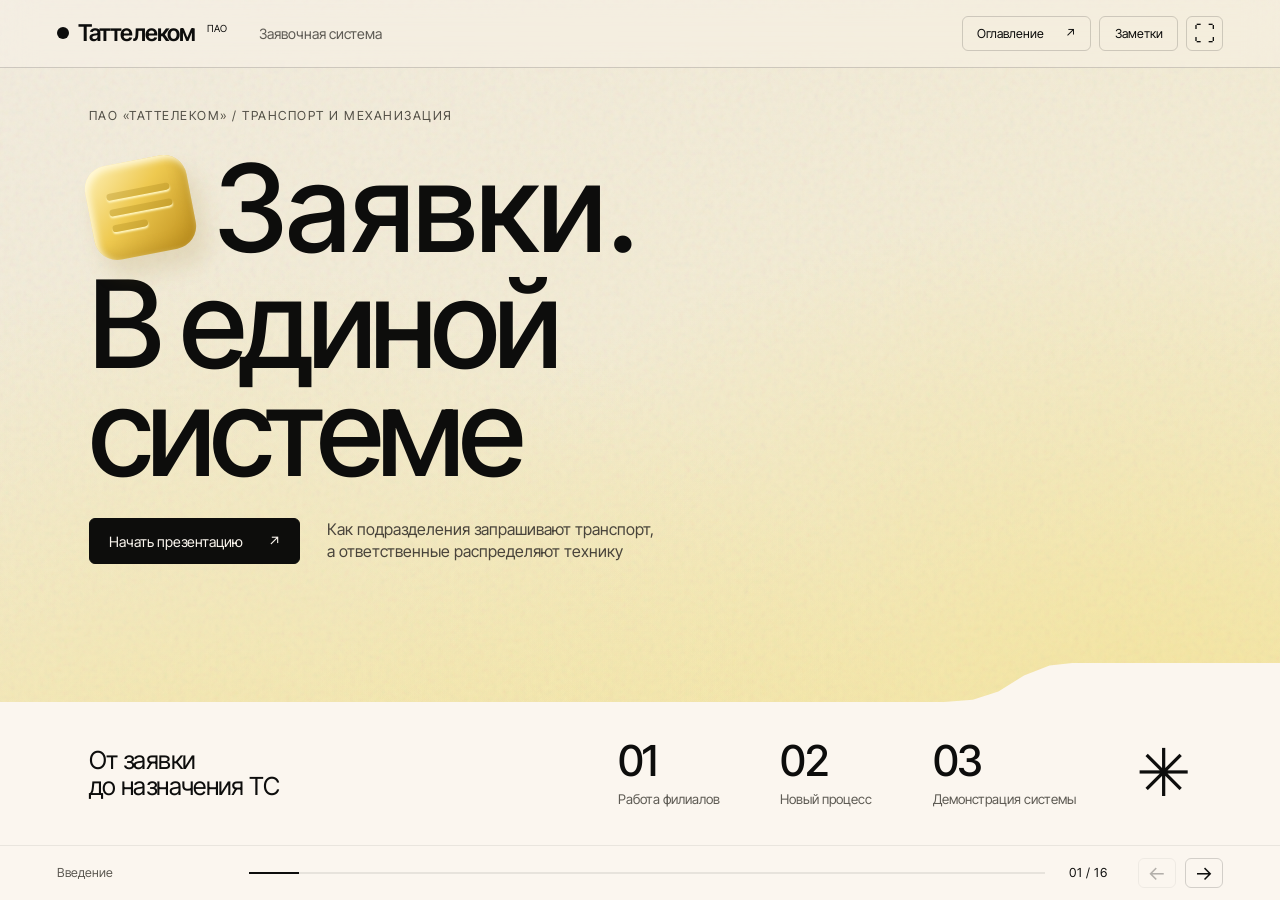
==== commit 80cc4494: "Add preparation order and support, expand interactive project roadmap" ====
--- a/index.html
+++ b/index.html
@@ -5,8 +5,8 @@
   <meta name="viewport" content="width=device-width, initial-scale=1">
   <meta name="theme-color" content="#FBF6EF">
   <title>Заявочная система — ПАО «Таттелеком»</title>
-  <link rel="stylesheet" href="styles.css?v=20261105-5">
-<link rel="stylesheet" href="revision.css?v=20261105-5"><link rel="stylesheet" href="native.css?v=20261105-5"><link rel="stylesheet" href="refinement.css?v=20261105-5"></head>
+  <link rel="stylesheet" href="styles.css?v=20261105-6">
+<link rel="stylesheet" href="revision.css?v=20261105-6"><link rel="stylesheet" href="native.css?v=20261105-6"><link rel="stylesheet" href="refinement.css?v=20261105-6"><link rel="stylesheet" href="project-updates.css?v=20261105-6"></head>
 <body>
   <header class="topbar">
     <a class="brand" href="#1" aria-label="Первый слайд"><span class="brand-dot"></span>Таттелеком<span class="brand-pao">ПАО</span></a>
@@ -39,12 +39,12 @@
     <section class="slide branch" data-title="Чистопольский ЗУЭС" data-theme="peach" data-notes="Заказчик оставляет бланк в ячейке транспортного цеха. В конце дня главный механик и директор определяют наличие свободного транспорта, директор утверждает заявки. Механик сообщает водителям о назначениях вечером или утром, устно или по телефону." data-section="Работа филиалов">
       <div class="slide-body"><p class="eyebrow">Работа филиалов / 5 из 5</p><h2>Чистопольский ЗУЭС</h2><div class="branch-layout document-layout"><div><p class="lead">Бланк в приёмной.<br>Согласование в конце дня</p><ol class="steps"><li>Заявку оставляют в ячейке транспортного цеха.</li><li>Механик и директор проверяют свободные ТС. Директор утверждает заявки.</li><li>Механик сообщает водителю о назначении устно или по телефону.</li></ol></div><figure class="evidence paper"><img src="assets/chistopol.jpg" alt="Бланк заявки на транспорт из исходной презентации" data-zoom><figcaption>Пример бумажной заявки <span>↗</span></figcaption></figure></div></div></section>
 
-    <section class="slide " data-title="Год подготовки данных в Axapta" data-theme="sage" data-notes="По информации заказчика, идея вынашивалась около года. Для будущей интеграции в Axapta создавали и заполняли новые поля. Репозиторий подтверждает получение данных транспорта и водителей. Точные даты этапов не предоставлены." data-section="Подготовка Axapta"><div class="slide-body"><p class="eyebrow">Подготовка системы / по истории проекта</p><h2>Год подготовки.<br>Сначала данные в Axapta</h2><div class="preparation"><div class="year-story"><b>1 год</b><p>Идея заявочной системы развивалась вместе с подготовкой учётных данных.</p><ol class="steps"><li>Определили, какие сведения нужны для заявки и назначения транспорта.</li><li>Создавали новые поля в Axapta и наполняли их данными.</li><li>Подключили эти сведения к новой системе PLTTK.</li></ol></div><figure class="evidence"><img src="assets/axapta-fields.png" alt="Поля Axapta: водитель, совместитель, основание и флаг активности назначения" data-zoom><figcaption>Закрепления в Axapta: водитель, совместитель, основание и активность ↗</figcaption></figure></div></div></section><section class="slide " data-title="Как проходит заявка" data-theme="peach" data-notes="Майнд-карта в стиле рабочей доски. Данные сохраняет API в PostgreSQL. Уведомления обрабатываются через outbox и BullMQ. При назначении водителю сообщение адресуется по его доменному логину. Отказ или отмена не являются назначением водителю. Скриншоты открываются крупно." data-section="Новая система"><div class="slide-body"><p class="eyebrow">Заявитель / модератор / водитель</p><h2>Путь заявки и уведомление водителю</h2><div class="workflow-board"><svg viewbox="0 0 1280 490" role="img" aria-label="Пользователь создаёт заявку, PLTTK сохраняет её, модератор принимает решение. Axapta предоставляет данные. После одобрения водитель получает сообщение TrueConf."><defs><marker id="flowArrow" markerwidth="8" markerheight="8" refx="7" refy="4" orient="auto"><path d="M0 0L8 4L0 8Z" fill="#715f4e"></path></marker></defs><g class="workflow-links" marker-end="url(#flowArrow)"><path d="M262 150H342"></path><path d="M582 150H662"></path><path d="M902 150H1002"></path><path d="M782 250V305"></path><path d="M582 385H622V200H662"></path></g><g class="workflow-edge-labels"><text x="302" y="133">создание</text><text x="622" y="133">очередь</text><text x="952" y="118">после</text><text x="952" y="135">одобрения</text><text x="798" y="283" text-anchor="start">решение</text></g><g class="workflow-node"><rect x="22" y="50" width="240" height="200" fill="#f1dda4"></rect><text x="44" y="80" class="node-kicker">01 / USER</text><text x="44" y="112" class="node-title">Заполняет</text><text x="44" y="139" class="node-title">заявку</text><text x="44" y="179">Дата, время и адрес</text><text x="44" y="206">Вид работ и транспорт</text></g><g class="workflow-node"><rect x="342" y="50" width="240" height="200" fill="#f2ebdb"></rect><text x="364" y="80" class="node-kicker">02 / PLTTK</text><text x="364" y="112" class="node-title">Сохраняет</text><text x="364" y="139" class="node-title">заявку</text><text x="364" y="179">Номер и статус «Новая»</text><text x="364" y="206">Очередь нужного ЗУЭС</text></g><g class="workflow-node"><rect x="662" y="50" width="240" height="200" fill="#edc8aa"></rect><text x="684" y="80" class="node-kicker">03 / МОДЕРАТОР</text><text x="684" y="112" class="node-title">Принимает</text><text x="684" y="139" class="node-title">решение</text><text x="684" y="179">Одобрить и назначить ТС</text><text x="684" y="206">Отклонить / отменить</text></g><g class="workflow-node"><rect x="1002" y="50" width="240" height="200" fill="#d1dfc5"></rect><text x="1024" y="80" class="node-kicker">04 / ВОДИТЕЛЬ</text><text x="1024" y="112" class="node-title">Получает</text><text x="1024" y="139" class="node-title">назначение</text><text x="1024" y="179">TrueConf: ТС и адрес</text><text x="1024" y="206">Дата и время назначения</text></g><g class="workflow-node"><rect x="342" y="305" width="240" height="150" fill="#dce5d4"></rect><text x="364" y="335" class="node-kicker">ИСТОЧНИК ДАННЫХ</text><text x="364" y="372" class="node-title">Axapta</text><text x="364" y="406">Транспорт и водитель</text><text x="364" y="433">Доменный логин</text></g><g class="workflow-node"><rect x="662" y="305" width="240" height="150" fill="#ead7df"></rect><text x="684" y="335" class="node-kicker">ЗАЯВИТЕЛЬ</text><text x="684" y="372" class="node-title">Узнаёт результат</text><text x="684" y="406">Статус и назначенный ТС</text><text x="684" y="433">Уведомление о решении</text></g><g class="workflow-detail"><text x="25" y="340">После назначения</text><text x="25" y="368">система ставит событие</text><text x="25" y="396">в очередь уведомлений.</text><text x="1010" y="340">Доставка сообщения:</text><text x="1010" y="368">PostgreSQL → BullMQ</text><text x="1010" y="396">Worker → TrueConf</text></g></svg></div><div class="bot-proof"><button data-bot="assets/bot-driver.png">Уведомление водителю ↗</button><button data-bot="assets/bot-request.jpg">Сообщения по заявке ↗</button><span>Скриншоты бота из материалов проекта</span></div></div></section><section class="slide roles-slide" data-title="User и модератор" data-theme="lemon" data-notes="Сотрудник user заполняет заявку и выбирает ТС. Модератор работает с очередью своего ЗУЭС: одобряет с назначением транспорта и водителя, отклоняет или отменяет заявку. Новая запись — 28,5 секунды. Заполнение с 00:07, очередь модератора с 00:18, решение с 00:24." data-section="Новая система"><div class="slide-body"><p class="eyebrow">Доступ сотрудника / панель заявок</p><h2>User подаёт заявку. Модератор принимает решение</h2><div class="role-demo"><div class="role-explanation"><article><span class="role-tag">user</span><h3>Заполняет и отправляет</h3><p>Указывает параметры поездки, выбирает автомобиль и смотрит результат в своих заявках.</p></article><article><span class="role-tag">модератор</span><h3>Одобряет, отклоняет<br>или отменяет</h3><p>Работает с очередью своего ЗУЭС. При одобрении назначает транспорт и водителя.</p></article></div><div><div class="video-shell"><video id="userVideo" controls preload="metadata" playsinline poster="assets/user-poster.jpg?v=20261105-5"><source src="assets/user.mp4?v=20261105-5" type="video/mp4"></source></video></div><div class="chapters"><button data-video="userVideo" data-time="7">00:07 · Заполнение заявки</button><button data-video="userVideo" data-time="18">00:18 · Очередь модератора</button><button data-video="userVideo" data-time="24">00:24 · Решение по заявке</button></div></div></div></div></section><section class="slide roles-slide" data-title="Администратор выдаёт доступы" data-theme="rose" data-notes="Администратор управляет пользователями, ролями, матрицей прав и очередями подразделений. Это отдельный интерфейс web-admin. Сервер проверяет права. Новая запись — 27,4 секунды: пользователи с 00:05, роли и права с 00:15, очереди с 00:24." data-section="Новая система"><div class="slide-body"><p class="eyebrow">Административная панель</p><h2>Администратор определяет права и доступ к очередям</h2><div class="role-demo"><div class="role-explanation"><article><span class="role-tag">администратор</span><h3>Пользователь и роль</h3><p>Назначает сотруднику роль и разрешённые действия.</p></article><article><h3>Очереди ЗУЭС</h3><p>Определяет, заявки каких подразделений можно просматривать и обрабатывать.</p></article><p class="small-explain">Корпоративный вход определяет сотрудника. Сервер проверяет права при каждом действии.</p></div><div><div class="video-shell"><video id="adminVideo" controls preload="metadata" playsinline poster="assets/admin-poster.jpg?v=20261105-5"><source src="assets/admin.mp4?v=20261105-5" type="video/mp4"></source></video></div><div class="chapters"><button data-video="adminVideo" data-time="5">00:05 · Пользователи</button><button data-video="adminVideo" data-time="15">00:15 · Роли и права</button><button data-video="adminVideo" data-time="24">00:24 · Очереди ЗУЭС</button></div></div></div></div></section><section class="slide " data-title="С кем создавали PLTTK" data-theme="peach" data-notes="Участники названы заказчиком: группа аналитики и группа сопровождения бухгалтерских программ. Показаны общие направления взаимодействия, без утверждений о персональном авторстве конкретных функций." data-section="Развитие проекта"><div class="slide-body"><p class="eyebrow">Взаимодействие команд</p><h2>Две группы.<br>Один проект PLTTK</h2><div class="team-canvas"><div class="team-project"><span>Общий результат</span><b>PLTTK</b><p>Заявочная система<br>для распределения транспорта</p></div><div class="team-members"><article><span class="team-number">01</span><div><h3>Группа аналитики</h3><p>Совместная работа над логикой<br>и сценарием заявочной системы.</p></div></article><article><span class="team-number">02</span><div><h3>Группа сопровождения<br>бухгалтерских программ</h3><p>Взаимодействие по учётным данным<br>и интеграции с Axapta.</p></div></article></div></div><div class="team-project-line"><div><span>Рабочая задача</span><b>Заявка подразделения</b></div><i>+</i><div><span>Учётная основа</span><b>Данные Axapta</b></div><i>=</i><div><span>Процесс в PLTTK</span><b>Назначение транспорта</b></div></div></div></section><section class="slide " data-title="Планы на будущее" data-theme="sage" data-notes="Планы заказчика: витрина ТС, фотографии конкретных машин, рейтинг заказчиков, дашборд. Иконки транспорта — иллюстрации будущего каталога. Критерии рейтинга и сроки не определены." data-section="Развитие проекта"><div class="slide-body"><p class="eyebrow">Следующие этапы развития</p><h2>Следующий шаг — удобнее выбирать,<br>видеть и оценивать</h2><div class="roadmap-grid"><article><div class="roadmap-copy"><span>01 / ВЫБОР</span><h3>Витрина ТС</h3><p>Единый каталог доступного транспорта с фильтрами по задачам и подразделениям.</p></div><div class="roadmap-art catalog-art" aria-hidden="true"><img src="assets/vehicles-catalog.svg" alt=""><b>Легковой транспорт и фургоны</b></div></article><article><div class="roadmap-copy"><span>02 / КАРТОЧКА</span><h3>Фотографии машин</h3><p>Фото конкретных ТС в карточках, чтобы сотруднику было проще выбрать подходящую машину.</p></div><div class="roadmap-art photo-art" aria-hidden="true"><svg viewbox="0 0 170 115"><rect x="12" y="23" width="146" height="82" rx="13"></rect><path d="M55 23l9-15h42l9 15"></path><circle cx="85" cy="63" r="26"></circle><circle cx="85" cy="63" r="16"></circle><path d="M127 40h13"></path></svg><b>Фото конкретного ТС</b></div></article><article><div class="roadmap-copy"><span>03 / ОБРАТНАЯ СВЯЗЬ</span><h3>Рейтинг заказчиков</h3><p>Согласовать критерии оценки и добавить рейтинг работы с заявками.</p></div><div class="roadmap-art rating-art" aria-hidden="true"><span>★ ★ ★ ★ ☆</span><b>Критерии → оценка</b></div></article><article><div class="roadmap-copy"><span>04 / УПРАВЛЕНИЕ</span><h3>Дашборд</h3><p>Показатели заявок, доступности транспорта и использования парка на одном экране.</p></div><div class="roadmap-art dash-art" aria-hidden="true"><div><i></i><i></i><i></i><i></i><i></i></div><b>Макет панели показателей</b></div></article></div><div class="closing-actions"><button data-go="3">Парк и сотрудники ↗</button><button data-go="10">Схема заявки ↗</button><button id="sourcesBtn">Источники и расчёты ↗</button></div></div></section></main>
-  <footer class="controls"><span id="sectionLabel">Введение</span><div class="progress" aria-hidden="true"><span id="progressFill"></span></div><div class="pager"><span id="slideCounter" aria-live="polite">01 / 14</span><button id="prevBtn" aria-label="Предыдущий слайд" title="Предыдущий слайд (←)">←</button><button id="nextBtn" aria-label="Следующий слайд" title="Следующий слайд (→)">→</button></div></footer>
+    <section class="slide order-slide" data-theme="sage" data-title="Приказ о закреплении ТС" data-section="Подготовка проекта" data-notes="До создания сайта велась актуализация закреплений. Приказ от 01.07.2025 № 162-ТТК-ПрПД устанавливает сроки сбора, утверждения и внесения данных в MX Axapta. Даты на слайде — сроки по приказу, а не подтверждение фактического исполнения. В предоставленном PDF две страницы, приложения в него не входят."><div class="slide-body"><p class="eyebrow">До создания заявочной системы / 2025</p><h2>Сначала — порядок<br>в закреплении транспорта</h2><div class="order-layout"><div class="order-story"><p class="order-reference">Приказ от 01.07.2025<br><b>№ 162-ТТК-ПрПД</b></p><p class="order-intro">Актуализация закреплений ТС и спецтехники стала основой для дальнейшей работы над заявочной системой.</p><p class="timeline-label">Сроки по приказу</p><ol class="order-timeline"><li><b>18.07.2025</b><span>Собрать информацию<br>о закреплённых ТС</span></li><li><b>25.07.2025</b><span>Согласовать и утвердить<br>закрепления</span></li><li><b>01.08.2025</b><span>Внести данные в MX Axapta,<br>модуль «Основные средства»</span></li><li><b>Регулярно</b><span>Актуализировать сведения<br>и контролировать закрепления</span></li></ol><a class="project-link" href="assets/order-50201215.pdf" target="_blank" rel="noopener">Открыть приказ · PDF, 2 стр. ↗</a></div><div class="order-document"><div class="document-toolbar"><span>50201215.pdf</span><div><button class="selected" data-order-page="1" aria-pressed="true">Страница 1</button><button data-order-page="2" aria-pressed="false">Страница 2</button></div></div><figure><img id="orderPageImage" src="assets/order-50201215-page-1.jpg" data-zoom alt="Приказ о закреплении ТС от 01.07.2025, страница 1"><figcaption>Оригинал приказа. Нажмите для увеличения ↗</figcaption></figure></div></div></div></section><section class="slide " data-title="Год подготовки данных в Axapta" data-theme="sage" data-notes="По информации заказчика, идея вынашивалась около года. Для будущей интеграции в Axapta создавали и заполняли новые поля. Репозиторий подтверждает получение данных транспорта и водителей. Точные даты этапов не предоставлены." data-section="Подготовка Axapta"><div class="slide-body"><p class="eyebrow">Подготовка системы / по истории проекта</p><h2>Год подготовки.<br>Сначала данные в Axapta</h2><div class="preparation"><div class="year-story"><b>1 год</b><p>Идея заявочной системы развивалась вместе с подготовкой учётных данных.</p><ol class="steps"><li>Определили, какие сведения нужны для заявки и назначения транспорта.</li><li>Создавали новые поля в Axapta и наполняли их данными.</li><li>Подключили эти сведения к новой системе PLTTK.</li></ol></div><figure class="evidence"><img src="assets/axapta-fields.png" alt="Поля Axapta: водитель, совместитель, основание и флаг активности назначения" data-zoom><figcaption>Закрепления в Axapta: водитель, совместитель, основание и активность ↗</figcaption></figure></div></div></section><section class="slide workflow-slide" data-title="Как проходит заявка" data-theme="peach" data-notes="Майнд-карта в стиле рабочей доски. Данные сохраняет API в PostgreSQL. Уведомления обрабатываются через outbox и BullMQ. При назначении водителю сообщение адресуется по его доменному логину. Отказ или отмена не являются назначением водителю. Скриншоты открываются крупно. Два прежних скрина заменены новым уведомлением водителю. В новом примере контакт указан в одном из сообщений. В планах — обязательные ФИО заявителя и контакты во всех уведомлениях." data-section="Новая система"><div class="slide-body"><p class="eyebrow">Заявитель / модератор / водитель</p><h2>Путь заявки и уведомление водителю</h2><div class="workflow-layout"><div class="workflow-board"><svg viewbox="0 0 1280 490" role="img" aria-label="Пользователь создаёт заявку, PLTTK сохраняет её, модератор принимает решение. Axapta предоставляет данные. После одобрения водитель получает сообщение TrueConf."><defs><marker id="flowArrow" markerwidth="8" markerheight="8" refx="7" refy="4" orient="auto"><path d="M0 0L8 4L0 8Z" fill="#715f4e"></path></marker></defs><g class="workflow-links" marker-end="url(#flowArrow)"><path d="M262 150H342"></path><path d="M582 150H662"></path><path d="M902 150H1002"></path><path d="M782 250V305"></path><path d="M582 385H622V200H662"></path></g><g class="workflow-edge-labels"><text x="302" y="133">создание</text><text x="622" y="133">очередь</text><text x="952" y="118">после</text><text x="952" y="135">одобрения</text><text x="798" y="283" text-anchor="start">решение</text></g><g class="workflow-node"><rect x="22" y="50" width="240" height="200" fill="#f1dda4"></rect><text x="44" y="80" class="node-kicker">01 / USER</text><text x="44" y="112" class="node-title">Заполняет</text><text x="44" y="139" class="node-title">заявку</text><text x="44" y="179">Дата, время и адрес</text><text x="44" y="206">Вид работ и транспорт</text></g><g class="workflow-node"><rect x="342" y="50" width="240" height="200" fill="#f2ebdb"></rect><text x="364" y="80" class="node-kicker">02 / PLTTK</text><text x="364" y="112" class="node-title">Сохраняет</text><text x="364" y="139" class="node-title">заявку</text><text x="364" y="179">№ заявки · «Новая»</text><text x="364" y="206">Очередь нужного ЗУЭС</text></g><g class="workflow-node"><rect x="662" y="50" width="240" height="200" fill="#edc8aa"></rect><text x="684" y="80" class="node-kicker">03 / МОДЕРАТОР</text><text x="684" y="112" class="node-title">Принимает</text><text x="684" y="139" class="node-title">решение</text><text x="684" y="179">Одобрить и назначить</text><text x="684" y="206">Отклонить / отменить</text></g><g class="workflow-node"><rect x="1002" y="50" width="240" height="200" fill="#d1dfc5"></rect><text x="1024" y="80" class="node-kicker">04 / ВОДИТЕЛЬ</text><text x="1024" y="112" class="node-title">Получает</text><text x="1024" y="139" class="node-title">назначение</text><text x="1024" y="179">TrueConf: ТС и адрес</text><text x="1024" y="206">Дата и время выезда</text></g><g class="workflow-node"><rect x="342" y="305" width="240" height="150" fill="#dce5d4"></rect><text x="364" y="335" class="node-kicker">ИСТОЧНИК ДАННЫХ</text><text x="364" y="372" class="node-title">Axapta</text><text x="364" y="406">Транспорт и водитель</text><text x="364" y="433">Доменный логин</text></g><g class="workflow-node"><rect x="662" y="305" width="240" height="150" fill="#ead7df"></rect><text x="684" y="335" class="node-kicker">ЗАЯВИТЕЛЬ</text><text x="684" y="372" class="node-title">Узнаёт результат</text><text x="684" y="406">Статус и транспорт</text><text x="684" y="433">Ответ по заявке</text></g><g class="workflow-detail"><text x="25" y="340">После назначения</text><text x="25" y="368">система ставит событие</text><text x="25" y="396">в очередь уведомлений.</text><text x="1010" y="340">Доставка сообщения:</text><text x="1010" y="368">PostgreSQL → BullMQ</text><text x="1010" y="396">Worker → TrueConf</text></g></svg></div><figure class="notification-proof"><div class="notification-caption"><span>Новое сообщение</span><h3>Уведомление водителю</h3></div><div class="phone-proof"><img src="assets/driver-notification-new.jpg" data-zoom alt="Новый скрин уведомления водителю о назначении транспорта"></div><figcaption>Пример уведомления водителю.<br>Нажмите для увеличения ↗</figcaption></figure></div></div></section><section class="slide roles-slide" data-title="User и модератор" data-theme="lemon" data-notes="Сотрудник user заполняет заявку и выбирает ТС. Модератор работает с очередью своего ЗУЭС: одобряет с назначением транспорта и водителя, отклоняет или отменяет заявку. Новая запись — 28,5 секунды. Заполнение с 00:07, очередь модератора с 00:18, решение с 00:24." data-section="Новая система"><div class="slide-body"><p class="eyebrow">Доступ сотрудника / панель заявок</p><h2>User подаёт заявку. Модератор принимает решение</h2><div class="role-demo"><div class="role-explanation"><article><span class="role-tag">user</span><h3>Заполняет и отправляет</h3><p>Указывает параметры поездки, выбирает автомобиль и смотрит результат в своих заявках.</p></article><article><span class="role-tag">модератор</span><h3>Одобряет, отклоняет<br>или отменяет</h3><p>Работает с очередью своего ЗУЭС. При одобрении назначает транспорт и водителя.</p></article></div><div><div class="video-shell"><video id="userVideo" controls preload="metadata" playsinline poster="assets/user-poster.jpg?v=20261105-5"><source src="assets/user.mp4?v=20261105-5" type="video/mp4"></source></video></div><div class="chapters"><button data-video="userVideo" data-time="7">00:07 · Заполнение заявки</button><button data-video="userVideo" data-time="18">00:18 · Очередь модератора</button><button data-video="userVideo" data-time="24">00:24 · Решение по заявке</button></div></div></div></div></section><section class="slide roles-slide" data-title="Администратор выдаёт доступы" data-theme="rose" data-notes="Администратор управляет пользователями, ролями, матрицей прав и очередями подразделений. Это отдельный интерфейс web-admin. Сервер проверяет права. Новая запись — 27,4 секунды: пользователи с 00:05, роли и права с 00:15, очереди с 00:24." data-section="Новая система"><div class="slide-body"><p class="eyebrow">Административная панель</p><h2>Администратор определяет права и доступ к очередям</h2><div class="role-demo"><div class="role-explanation"><article><span class="role-tag">администратор</span><h3>Пользователь и роль</h3><p>Назначает сотруднику роль и разрешённые действия.</p></article><article><h3>Очереди ЗУЭС</h3><p>Определяет, заявки каких подразделений можно просматривать и обрабатывать.</p></article><p class="small-explain">Корпоративный вход определяет сотрудника. Сервер проверяет права при каждом действии.</p></div><div><div class="video-shell"><video id="adminVideo" controls preload="metadata" playsinline poster="assets/admin-poster.jpg?v=20261105-5"><source src="assets/admin.mp4?v=20261105-5" type="video/mp4"></source></video></div><div class="chapters"><button data-video="adminVideo" data-time="5">00:05 · Пользователи</button><button data-video="adminVideo" data-time="15">00:15 · Роли и права</button><button data-video="adminVideo" data-time="24">00:24 · Очереди ЗУЭС</button></div></div></div></div></section><section class="slide support-slide" data-theme="rose" data-title="Поддержка в TrueConf" data-section="Поддержка пользователей" data-notes="Для оперативного разбора проблем работает группа PL Tickets в TrueConf. Показан предоставленный скрин переписки о назначении и проверке прав модераторов. SLA, круглосуточный режим и автоматическая регистрация обращений не заявляются."><div class="slide-body"><p class="eyebrow">Поддержка после запуска</p><h2>Оперативная поддержка<br>пользователей в TrueConf</h2><div class="support-layout"><div class="support-copy"><span class="support-channel"><i></i>Группа PL Tickets</span><p class="support-intro">Оперативно разбираем обращения о доступах, заявках и работе системы в общей группе поддержки.</p><ol class="support-steps"><li><span>01</span><div><h3>Сообщение о проблеме</h3><p>Сотрудник описывает ситуацию<br>и прикладывает детали.</p></div></li><li><span>02</span><div><h3>Разбор в группе</h3><p>Участники уточняют вопрос<br>и помогают с решением.</p></div></li><li><span>03</span><div><h3>Проверка результата</h3><p>Доступ или действие проверяют<br>в той же переписке.</p></div></li></ol></div><figure class="support-proof"><div class="support-proof-top"><span>PL Tickets / TrueConf</span><b>Рабочая переписка</b></div><img src="assets/support-trueconf.jpg" data-zoom alt="Группа поддержки PL Tickets в TrueConf: назначение и проверка доступа модераторов"><figcaption>Фрагмент группы поддержки. Открыть полный скриншот ↗</figcaption></figure></div></div></section><section class="slide team-v6" data-title="С кем создавали PLTTK" data-theme="peach" data-notes="Участники проекта по информации заказчика: ОМТС — Гинатуллин Л. Г.; ООРТ — Борисов Е. В.; группа аналитики — Файзетдинов З. Ф.; группа по сопровождению бухгалтерских программ — Мазуркевич П. Е. и Симашев В. И. Нижняя строка с формулой процесса удалена по просьбе заказчика." data-section="Развитие проекта"><div class="slide-body"><div class="team-heading"><div><p class="eyebrow">Взаимодействие команд</p><h2>PLTTK создавали<br>вместе с коллегами</h2></div><div class="project-seal"><span>Совместный проект</span><b>PLTTK</b></div></div><div class="team-grid-v6"><article><span class="team-unit">01 / ОМТС</span><h3>Отдел материального<br>и технического снабжения</h3><p>Гинатуллин Л. Г.</p><i class="team-line"></i></article><article><span class="team-unit">02 / ООРТ</span><h3>Отдел организации<br>работы транспорта</h3><p>Борисов Е. В.</p><i class="team-line"></i></article><article><span class="team-unit">03 / АНАЛИТИКА</span><h3>Группа аналитики</h3><p>Файзетдинов З. Ф.</p><i class="team-line"></i></article><article><span class="team-unit">04 / СОПРОВОЖДЕНИЕ</span><h3>Группа по сопровождению<br>бухгалтерских программ</h3><p>Мазуркевич П. Е.<br>Симашев В. И.</p><i class="team-line"></i></article></div></div></section><section class="slide future-v6" data-title="Планы на будущее" data-theme="sage" data-notes="Планы заказчика: витрина ТС и фотографии; рейтинги водителей и заказчиков; доступ к Qlik; пробеги из путевого листа и Wialon; перенос данных PLTTK в Axapta, статусы ремонта и эксплуатации, обратная связь водителей; ФИО заявителя и контакты во всех уведомлениях. Схемы — концепции будущих функций, без выдуманных KPI и сроков. Ссылка Qlik ведёт к существующей корпоративной аналитике." data-section="Развитие проекта"><div class="slide-body"><div class="future-heading"><div><p class="eyebrow">Следующие этапы развития</p><h2>Больше данных.<br>Удобнее работа с транспортом</h2></div><span class="future-tag">Планы развития</span></div><div class="future-workspace"><div class="future-nav" aria-label="Направления развития"><button data-future="catalog" class="selected" aria-pressed="true"><span>01 / ВЫБОР</span><b>Витрина ТС<br>и фотографии</b><i>↗</i></button><button data-future="ratings" aria-pressed="false"><span>02 / ОБРАТНАЯ СВЯЗЬ</span><b>Рейтинги водителей<br>и заказчиков</b><i>↗</i></button><button data-future="analytics" aria-pressed="false"><span>03 / АНАЛИТИКА</span><b>Дашборд<br>Qlik Sense</b><i>↗</i></button><button data-future="mileage" aria-pressed="false"><span>04 / ПРОБЕГИ</span><b>Путевой лист<br>и Wialon</b><i>↗</i></button><button data-future="axapta" aria-pressed="false"><span>05 / СОСТОЯНИЕ ТС</span><b>Обмен с Axapta<br>и отзыв водителя</b><i>↗</i></button><button data-future="notify" aria-pressed="false"><span>06 / УВЕДОМЛЕНИЯ</span><b>Заявитель и контакт<br>в каждом сообщении</b><i>↗</i></button></div><div id="futurePanel" class="future-panel" aria-live="polite"></div></div><div class="project-destinations"><a class="destination-main" href="https://ticket-pl.tattelecom.ru/requests" target="_blank" rel="noopener"><span>Заявочная система</span><b>ticket-pl.tattelecom.ru ↗</b></a><a href="https://qlik.tattelecom.ru/sense/app/fce36db1-40ed-4136-a313-f73d3b78739d/sheet/6b063caa-0d3c-43e6-952d-3df3a939ff05/state/analysis" target="_blank" rel="noopener"><span>Корпоративная аналитика</span><b>Открыть дашборд Qlik ↗</b></a><button id="sourcesBtn">Источники и расчёты ↗</button></div></div></section></main>
+  <footer class="controls"><span id="sectionLabel">Введение</span><div class="progress" aria-hidden="true"><span id="progressFill"></span></div><div class="pager"><span id="slideCounter" aria-live="polite">01 / 16</span><button id="prevBtn" aria-label="Предыдущий слайд" title="Предыдущий слайд (←)">←</button><button id="nextBtn" aria-label="Следующий слайд" title="Следующий слайд (→)">→</button></div></footer>
   <dialog id="overviewDialog"><div class="dialog-heading"><h2>Оглавление</h2><button data-close aria-label="Закрыть">×</button></div><div id="overviewGrid"></div><p class="help">← → — слайды · F — полный экран · N — заметки · O — оглавление · Esc — закрыть</p></dialog>
   <dialog id="notesDialog"><div class="dialog-heading"><h2>Заметки докладчика</h2><button data-close aria-label="Закрыть">×</button></div><h3 id="noteTitle"></h3><p id="noteText"></p></dialog>
   <dialog id="imageDialog"><button data-close aria-label="Закрыть изображение">×</button><img id="zoomImage" alt=""><p id="zoomCaption"></p></dialog>
-  <dialog id="sourcesDialog"><div class="dialog-heading"><h2>Источники и план</h2><button data-close aria-label="Закрыть">×</button></div><p>Автопарк и статусы: расходы_тс_2011-2026 (17).xlsx и распределение_водителей_по_ТС.xlsx, 05.11.2026. Всего 669 уникальных ТС. 67 записей исходного статуса «-» обозначены как прицепы по уточнению заказчика.</p><p>Водители и совместители: уникальные люди в каждой роли внутри каждого ЗУЭС. КУЭС и Управление объединены. Несколько ТС и несколько компаний Axapta не удваивают человека. Колонки могут пересекаться.</p><p>Учтены все закрепления выгрузки, включая неактивные. Флаг Активен относится к закреплению, а не к трудоустройству. Метод сопоставления людей описан в расчётах.</p><p>Штат АВТО: кадровый файл a62030de-473d-497a-9c00-e59a3af96adb.xlsx, отчёт 04.11.2026. Фильтр Блок = АВТО: 177 сотрудников, средний возраст 53,4 года, стаж в компании 8,8 года.</p><p>Сценарии филиалов — исходный PowerPoint. Процесс PLTTK и уведомления — материалы и репозиторий проекта. История подготовки, команды и планы — информация заказчика.</p><a href="PLAN.md" target="_blank">План и методика расчётов ↗</a></dialog>
-  <script src="analytics-data.js?v=20261105-5"></script><script src="native-analytics.js?v=20261105-5"></script><dialog id="calculationDialog"><div class="dialog-heading"><h2>Как посчитано</h2><button data-close aria-label="Закрыть расчёты">×</button></div><p>Автопарк: 669 уникальных инвентарных номеров. Машина с несколькими закреплёнными сотрудниками считается один раз. 67 записей исходного статуса «-» обозначены как прицепы по уточнению заказчика.</p><p>Водители и совместители рядом с парком: уникальные люди внутри каждой роли и каждого ЗУЭС. Один человек с пятью машинами считается один раз в колонке. Если человек встречается в обеих ролях, он считается один раз в каждой колонке.</p><p>Записи разных компаний Axapta не удваивают человека. Идентификатор — код HR при совпадении табельного номера и ФИО либо однозначном совпадении ФИО. Если сопоставления нет — исходный табельный номер. Одинаковые ФИО при неоднозначности не объединяются.</p><p>Учтены все закрепления из выгрузки 05.11.2026, включая неактивные. Поэтому это число уникальных людей в справочнике закреплений, а не подтверждённая текущая численность работников подразделения.</p><p>КУЭС и Управление: 280 ТС, 87 уникальных водителей и 168 уникальных совместителей. Складывать две колонки людей без проверки пересечения нельзя.</p><p>Штат АВТО: HR-отчёт на 04.11.2026, поле Блок = АВТО. Всего 177 сотрудников, средний возраст 53,4 года, стаж в компании 8,8 года.</p></dialog><script src="presentation.js?v=20261105-5"></script>
+  <dialog id="sourcesDialog"><div class="dialog-heading"><h2>Источники и план</h2><button data-close aria-label="Закрыть">×</button></div><p>Автопарк и статусы: расходы_тс_2011-2026 (17).xlsx и распределение_водителей_по_ТС.xlsx, 05.11.2026. Всего 669 уникальных ТС. 67 записей исходного статуса «-» обозначены как прицепы по уточнению заказчика.</p><p>Водители и совместители: уникальные люди в каждой роли внутри каждого ЗУЭС. КУЭС и Управление объединены. Несколько ТС и несколько компаний Axapta не удваивают человека. Колонки могут пересекаться.</p><p>Учтены все закрепления выгрузки, включая неактивные. Флаг Активен относится к закреплению, а не к трудоустройству. Метод сопоставления людей описан в расчётах.</p><p>Штат АВТО: кадровый файл a62030de-473d-497a-9c00-e59a3af96adb.xlsx, отчёт 04.11.2026. Фильтр Блок = АВТО: 177 сотрудников, средний возраст 53,4 года, стаж в компании 8,8 года.</p><p>Сценарии филиалов — исходный PowerPoint. Процесс PLTTK и уведомления — материалы и репозиторий проекта. История подготовки, команды и планы — информация заказчика.</p><p>Подготовка закреплений: приказ от 01.07.2025 № 162-ТТК-ПрПД, файл 50201215.pdf, две страницы. Группа поддержки PL Tickets, новый скрин уведомления, состав команд и направления развития — материалы и уточнения заказчика.</p><a href="PLAN.md" target="_blank">План и методика расчётов ↗</a></dialog>
+  <script src="analytics-data.js?v=20261105-6"></script><script src="native-analytics.js?v=20261105-6"></script><dialog id="calculationDialog"><div class="dialog-heading"><h2>Как посчитано</h2><button data-close aria-label="Закрыть расчёты">×</button></div><p>Автопарк: 669 уникальных инвентарных номеров. Машина с несколькими закреплёнными сотрудниками считается один раз. 67 записей исходного статуса «-» обозначены как прицепы по уточнению заказчика.</p><p>Водители и совместители рядом с парком: уникальные люди внутри каждой роли и каждого ЗУЭС. Один человек с пятью машинами считается один раз в колонке. Если человек встречается в обеих ролях, он считается один раз в каждой колонке.</p><p>Записи разных компаний Axapta не удваивают человека. Идентификатор — код HR при совпадении табельного номера и ФИО либо однозначном совпадении ФИО. Если сопоставления нет — исходный табельный номер. Одинаковые ФИО при неоднозначности не объединяются.</p><p>Учтены все закрепления из выгрузки 05.11.2026, включая неактивные. Поэтому это число уникальных людей в справочнике закреплений, а не подтверждённая текущая численность работников подразделения.</p><p>КУЭС и Управление: 280 ТС, 87 уникальных водителей и 168 уникальных совместителей. Складывать две колонки людей без проверки пересечения нельзя.</p><p>Штат АВТО: HR-отчёт на 04.11.2026, поле Блок = АВТО. Всего 177 сотрудников, средний возраст 53,4 года, стаж в компании 8,8 года.</p></dialog><script src="project-updates.js?v=20261105-6"></script><script src="presentation.js?v=20261105-6"></script>
 </body>
 </html>
--- a/project-updates.css
+++ b/project-updates.css
@@ -0,0 +1,13 @@
+.order-slide .slide-body,.support-slide .slide-body,.workflow-slide .slide-body,.team-v6 .slide-body,.future-v6 .slide-body{max-width:none;padding-inline:calc(65 * var(--u))}.project-link{display:inline-flex;align-items:center;text-decoration:none;border:1px solid #6c785d55;border-radius:7px;padding:calc(12 * var(--u)) calc(18 * var(--u));font-size:calc(18 * var(--u));transition:background .25s,transform .25s}.project-link:hover{background:#344b32;color:#fff8ee;transform:translateY(-2px)}
+.order-layout{display:grid;grid-template-columns:50% 46%;gap:4%;align-items:start}.order-reference{display:flex;align-items:center;gap:calc(18 * var(--u));font-size:calc(17 * var(--u));line-height:1.25;color:#57624d;margin-bottom:calc(15 * var(--u))}.order-reference br{display:none}.order-reference b{font-size:calc(25 * var(--u));font-weight:500;color:#22321f}.order-intro{font-size:calc(23 * var(--u));line-height:1.28;max-width:calc(750 * var(--u));margin-bottom:calc(20 * var(--u));color:#52634a}.timeline-label{text-transform:uppercase;letter-spacing:.1em;font-size:calc(12 * var(--u));color:#76806c;margin-bottom:calc(8 * var(--u))}.order-timeline{list-style:none;padding:0;margin:0 0 calc(18 * var(--u))}.order-timeline li{display:grid;grid-template-columns:calc(145 * var(--u)) 1fr;gap:calc(20 * var(--u));align-items:center;border-top:1px solid #667c4f33;padding:calc(10 * var(--u)) 0;position:relative}.order-timeline b{font-weight:500;font-size:calc(21 * var(--u));color:#36522d}.order-timeline span{font-size:calc(20 * var(--u));line-height:1.2;color:#52634a}.order-document{padding:calc(14 * var(--u)) calc(17 * var(--u));background:#fbfcf7aa;border:1px solid #6c80533b;border-radius:calc(13 * var(--u));box-shadow:0 20px 45px #33482e12}.document-toolbar{display:flex;justify-content:space-between;align-items:center;gap:calc(14 * var(--u));padding-bottom:calc(12 * var(--u));font-size:calc(14 * var(--u));color:#6b735f}.document-toolbar>div{display:flex;gap:7px}.document-toolbar button{font-size:calc(14 * var(--u));padding:calc(7 * var(--u)) calc(11 * var(--u))}.document-toolbar .selected{background:#425a38;color:#fff;border-color:#425a38}.order-document img{display:block;width:100%;height:calc(475 * var(--u));object-fit:contain;cursor:zoom-in;filter:drop-shadow(0 7px 14px #26371f14)}.order-document figcaption{font-size:calc(14 * var(--u));text-align:center;color:#6b735f;margin-top:calc(12 * var(--u))}
+.workflow-layout{display:grid;grid-template-columns:73% 23%;gap:4%;align-items:start}.workflow-layout .workflow-board{margin-top:calc(15 * var(--u))}.workflow-layout .workflow-board svg{height:calc(480 * var(--u))}.notification-proof{text-align:center}.notification-caption>span{font-size:calc(12 * var(--u));color:#80644d;text-transform:uppercase;letter-spacing:.1em}.notification-caption h3{font-size:calc(27 * var(--u));line-height:1.15;margin:calc(7 * var(--u)) 0 calc(13 * var(--u))}.notification-caption br{display:none}.phone-proof{height:calc(470 * var(--u));display:inline-flex;max-width:100%;background:#242a27;padding:calc(5 * var(--u));border-radius:calc(18 * var(--u));box-shadow:0 18px 38px #5c382922;overflow:hidden}.phone-proof img{height:100%;max-width:100%;width:auto;object-fit:contain;border-radius:calc(13 * var(--u));cursor:zoom-in}.notification-proof figcaption{font-size:calc(13 * var(--u));line-height:1.3;margin-top:calc(12 * var(--u));color:#775f4b}
+.support-layout{display:grid;grid-template-columns:47% 49%;gap:4%;align-items:start}.support-channel{display:inline-flex;align-items:center;gap:calc(11 * var(--u));font-size:calc(18 * var(--u));border:1px solid #9b85a155;border-radius:30px;padding:calc(10 * var(--u)) calc(18 * var(--u));background:#fff7fd70}.support-channel i{width:calc(9 * var(--u));height:calc(9 * var(--u));border-radius:50%;background:#9384b1;box-shadow:0 0 0 5px #9384b119}.support-intro{font-size:calc(25 * var(--u));line-height:1.28;margin:calc(23 * var(--u)) 0 calc(28 * var(--u));max-width:calc(670 * var(--u));color:#67576b}.support-steps{padding:0;margin:0;list-style:none;display:grid;gap:calc(21 * var(--u))}.support-steps li{display:flex;gap:calc(22 * var(--u));align-items:start}.support-steps li>span{display:flex;align-items:center;justify-content:center;width:calc(40 * var(--u));height:calc(40 * var(--u));border:1px solid #9380a149;border-radius:50%;font-size:calc(15 * var(--u));color:#806d8b;flex-shrink:0}.support-steps h3{font-size:calc(27 * var(--u));margin:calc(3 * var(--u)) 0 calc(9 * var(--u))}.support-steps p{font-size:calc(21 * var(--u));line-height:1.3;color:#796b7b}.support-proof{padding:calc(14 * var(--u));background:#fffaffb8;border:1px solid #8f7a9e40;border-radius:calc(14 * var(--u));box-shadow:0 22px 44px #68446b14}.support-proof-top{display:flex;justify-content:space-between;align-items:center;gap:calc(15 * var(--u));margin:calc(2 * var(--u)) calc(5 * var(--u)) calc(14 * var(--u));font-size:calc(15 * var(--u));color:#846d8f}.support-proof-top b{font-weight:400;font-size:calc(12 * var(--u));letter-spacing:.08em;text-transform:uppercase}.support-proof>img{width:100%;height:calc(450 * var(--u));object-fit:cover;object-position:top;border-radius:calc(7 * var(--u));display:block;cursor:zoom-in}.support-proof figcaption{font-size:calc(14 * var(--u));line-height:1.3;color:#84748a;margin:calc(13 * var(--u)) calc(4 * var(--u)) calc(2 * var(--u))}
+.team-heading,.future-heading{display:flex;justify-content:space-between;align-items:center;gap:calc(30 * var(--u))}.project-seal{display:flex;flex-direction:column;align-items:end;border-right:2px solid #a17b4b;padding-right:calc(23 * var(--u));margin-bottom:calc(20 * var(--u))}.project-seal span{font-size:calc(15 * var(--u));color:#95744e;margin-bottom:calc(10 * var(--u))}.project-seal b{font-size:calc(60 * var(--u));font-weight:500;letter-spacing:-.05em;line-height:1}.team-grid-v6{display:grid;grid-template-columns:1fr 1fr;gap:calc(22 * var(--u))}.team-grid-v6 article{position:relative;padding:calc(27 * var(--u)) calc(32 * var(--u));min-height:calc(215 * var(--u));background:linear-gradient(140deg,#fff9edaa,#fff4e655);border:1px solid #96754d35;border-radius:calc(13 * var(--u));overflow:hidden;transition:transform .3s,box-shadow .3s}.team-grid-v6 article:hover{transform:translateY(-4px);box-shadow:0 15px 30px #835c2f17}.team-unit{font-size:calc(13 * var(--u));letter-spacing:.09em;color:#97734a}.team-grid-v6 h3{font-size:calc(30 * var(--u));line-height:1.15;margin:calc(17 * var(--u)) 0 calc(19 * var(--u))}.team-grid-v6 p{font-size:calc(24 * var(--u));line-height:1.3;color:#71543d}.team-grid-v6 article:nth-child(3){background:#fff4e5a8}.team-grid-v6 article:nth-child(4){background:#f8f1e9a8}.team-line{display:block;position:absolute;bottom:0;left:calc(32 * var(--u));right:calc(32 * var(--u));height:2px;background:#a9834c22}.team-line:after{content:'';display:block;height:100%;background:linear-gradient(90deg,#dcb875,transparent);transform-origin:left}.slide.active .team-line:after{animation:teamTrace 1.5s cubic-bezier(.16,1,.3,1) both}.team-grid-v6 article:nth-child(2) .team-line:after{animation-delay:.12s}.team-grid-v6 article:nth-child(3) .team-line:after{animation-delay:.24s}.team-grid-v6 article:nth-child(4) .team-line:after{animation-delay:.36s}@keyframes teamTrace{from{transform:scaleX(0)}to{transform:scaleX(1)}}
+.future-v6 h2{font-size:calc(54 * var(--u))!important}.future-tag{font-size:calc(15 * var(--u));border:1px solid #78915c55;padding:calc(10 * var(--u)) calc(17 * var(--u));border-radius:30px;margin-bottom:calc(25 * var(--u));color:#587447;white-space:nowrap}.future-workspace{display:grid;grid-template-columns:35% 61%;gap:4%;align-items:stretch}.future-nav{display:grid;grid-template-columns:1fr 1fr;gap:calc(14 * var(--u))}.future-nav button{position:relative;text-align:left;min-height:calc(127 * var(--u));padding:calc(19 * var(--u)) calc(19 * var(--u));border-color:#6b835240;background:#f8fbf080;border-radius:calc(11 * var(--u));transition:background .3s,transform .3s,box-shadow .3s}.future-nav button>span{display:block;font-size:calc(10 * var(--u));letter-spacing:.07em;color:#7c8b6d;margin-bottom:calc(13 * var(--u))}.future-nav button>b{font-size:calc(21 * var(--u));font-weight:500;line-height:1.15;display:block}.future-nav button>i{position:absolute;right:calc(13 * var(--u));top:calc(14 * var(--u));font-size:calc(16 * var(--u));font-style:normal;opacity:0;transform:translate(-4px,4px);transition:.3s}.future-nav button.selected{background:#344b30;color:#fff8e8;border-color:#344b30;box-shadow:0 12px 25px #334b2e20}.future-nav button.selected>span{color:#bdcdb0}.future-nav button.selected>i,.future-nav button:hover>i{opacity:1;transform:none}.future-nav button:hover{transform:translateY(-3px);box-shadow:0 13px 28px #40552c14}.future-nav button:not(.selected):hover{background:#fffdf1;color:#344b30}.future-panel{display:flex;flex-direction:column;justify-content:space-between;min-height:calc(422 * var(--u));border:1px solid #79916242;border-radius:calc(15 * var(--u));padding:calc(27 * var(--u)) calc(31 * var(--u)) calc(19 * var(--u));background:linear-gradient(145deg,#fffdf5b8,#f6faee80);box-shadow:inset 0 1px 0 #fff9,0 22px 48px #4c62300c;overflow:hidden}.future-kicker{font-size:calc(11 * var(--u))!important;letter-spacing:.1em;color:#849172!important;margin-bottom:calc(12 * var(--u))}.future-copy h3{font-size:calc(31 * var(--u));line-height:1.1;margin-bottom:calc(14 * var(--u));letter-spacing:-.025em}.future-copy>p:last-child{font-size:calc(20 * var(--u));line-height:1.28;color:#607252;max-width:calc(900 * var(--u))}.future-diagram{position:relative;display:flex;align-items:center;justify-content:center;min-height:calc(210 * var(--u));margin:calc(14 * var(--u)) 0 calc(10 * var(--u))}.future-note{font-size:calc(13 * var(--u));color:#829072;line-height:1.3;border-top:1px solid #6e8a4c25;padding-top:calc(10 * var(--u))}.future-note a{color:#496b34;text-decoration:none;border-bottom:1px solid #8da775;padding-bottom:2px}.project-destinations{display:grid;grid-template-columns:1fr 1fr auto;gap:calc(20 * var(--u));align-items:stretch;margin-top:calc(23 * var(--u))}.project-destinations>a{padding:calc(13 * var(--u)) calc(22 * var(--u));border:1px solid #69864a44;border-radius:calc(9 * var(--u));text-decoration:none;display:flex;align-items:center;justify-content:space-between;gap:calc(20 * var(--u));transition:background .3s,transform .3s}.project-destinations>a span{font-size:calc(14 * var(--u));color:#72875f}.project-destinations>a b{font-size:calc(19 * var(--u));font-weight:500}.project-destinations .destination-main{background:#334c2d;color:#fff8e8;border-color:#334c2d}.project-destinations .destination-main span{color:#c1d1b1}.project-destinations>a:hover{transform:translateY(-3px);background:#eef5e4}.project-destinations .destination-main:hover{background:#4a643d}.project-destinations button{font-size:calc(14 * var(--u));padding:calc(12 * var(--u)) calc(16 * var(--u));border-color:#69864a44}
+.catalog-concept{display:flex;flex-direction:column;align-items:center;width:100%}.catalog-illustration{width:calc(350 * var(--u));max-width:75%;position:relative}.catalog-illustration img{width:100%;display:block;filter:drop-shadow(0 12px 15px #6c86451a)}.catalog-filters{display:flex;gap:calc(9 * var(--u));justify-content:center;flex-wrap:wrap}.catalog-filters span{font-size:calc(13 * var(--u));padding:calc(7 * var(--u)) calc(15 * var(--u));border:1px solid #839c663b;border-radius:20px;color:#6a8055;background:#fffdf48c}.rating-concept{display:flex;align-items:center;justify-content:center;gap:calc(35 * var(--u));width:100%}.rating-person{display:flex;flex-direction:column;align-items:center;gap:calc(11 * var(--u));min-width:calc(150 * var(--u))}.rating-person>i{display:flex;align-items:center;justify-content:center;width:calc(68 * var(--u));height:calc(68 * var(--u));background:linear-gradient(135deg,#eff6e2,#d1dfbe);border-radius:calc(22 * var(--u));box-shadow:inset 1px 1px 0 #fff,0 10px 18px #8aa16519}.rating-person svg{width:calc(34 * var(--u));height:calc(34 * var(--u));fill:none;stroke:#6b8252;stroke-width:1.5;stroke-linecap:round;stroke-linejoin:round}.rating-person>b{font-size:calc(21 * var(--u));font-weight:500}.rating-connect{font-size:calc(35 * var(--u));text-align:center;color:#8b9f73}.rating-connect small{display:block;font-size:calc(12 * var(--u));margin-top:calc(9 * var(--u));white-space:nowrap}.concept-stars{display:flex;gap:calc(3 * var(--u));font-size:calc(24 * var(--u));color:#b79a55}.slide.active .concept-stars span{animation:starGlow 3.8s ease-in-out infinite}.concept-stars span:nth-child(2){animation-delay:.12s}.concept-stars span:nth-child(3){animation-delay:.24s}.concept-stars span:nth-child(4){animation-delay:.36s}.concept-stars span:nth-child(5){animation-delay:.48s}@keyframes starGlow{0%,60%,100%{opacity:.45;transform:translateY(0)}25%{opacity:1;transform:translateY(-2px)}}
+.concept-flow{position:relative;width:calc(600 * var(--u));height:calc(210 * var(--u));max-width:100%;flex-shrink:0}.concept-lines{position:absolute;inset:0;width:100%;height:100%;overflow:visible}.concept-path{fill:none;stroke:#8fa575;stroke-width:1.7;stroke-linejoin:round}.slide.active .concept-path.signal{stroke-dasharray:6 8;animation:conceptFlow 4s linear infinite}@keyframes conceptFlow{to{stroke-dashoffset:-56}}.concept-flow svg:not(.concept-lines){width:calc(28 * var(--u));height:calc(28 * var(--u));fill:none;stroke:#718954;stroke-width:1.5;stroke-linejoin:round;stroke-linecap:round}.flow-source{position:absolute;display:flex;align-items:center;justify-content:center;gap:calc(12 * var(--u));height:calc(67 * var(--u));width:calc(164 * var(--u));border:1px solid #7f9a5a44;border-radius:calc(11 * var(--u));background:#fafcf2e0;box-shadow:0 9px 16px #75944c09}.flow-source b,.flow-result b{font-size:calc(18 * var(--u));font-weight:500}.source-top{left:0;top:calc(12 * var(--u))}.source-bottom{left:0;bottom:calc(12 * var(--u))}.flow-core{position:absolute;left:calc(300 * var(--u));top:calc(61 * var(--u));width:calc(130 * var(--u));height:calc(88 * var(--u));display:flex;flex-direction:column;align-items:center;justify-content:center;gap:calc(8 * var(--u));border-radius:calc(16 * var(--u));background:linear-gradient(145deg,#567448,#344b2e);color:#fff8e9;box-shadow:inset 1px 1px 0 #819c66,0 12px 24px #49643825}.flow-core span{font-size:calc(10 * var(--u));color:#c5d3b7}.flow-core b{font-size:calc(30 * var(--u));font-weight:500;letter-spacing:-.05em}.flow-result{position:absolute;left:calc(510 * var(--u));top:calc(65 * var(--u));width:calc(90 * var(--u));height:calc(85 * var(--u));display:flex;flex-direction:column;align-items:center;justify-content:center;gap:calc(10 * var(--u));color:#67824d}.axapta-site{left:calc(12 * var(--u));top:calc(45 * var(--u));height:calc(80 * var(--u));flex-direction:column;gap:calc(7 * var(--u));background:#38552f;color:#fff8e8}.axapta-site b{font-size:calc(28 * var(--u));letter-spacing:-.04em}.axapta-site span{font-size:calc(12 * var(--u));color:#bdcfae}.axapta-database{right:calc(24 * var(--u));top:calc(45 * var(--u));height:calc(80 * var(--u))}.driver-feedback{position:absolute;left:calc(215 * var(--u));bottom:calc(-2 * var(--u));display:flex;align-items:center;gap:calc(10 * var(--u));padding:calc(10 * var(--u)) calc(15 * var(--u));border-radius:30px;background:#e4eed8;border:1px solid #93aa7540}.driver-feedback b{font-size:calc(13 * var(--u));font-weight:400}.concept-statuses{position:absolute;top:calc(8 * var(--u));left:calc(195 * var(--u));display:flex;gap:calc(8 * var(--u));font-size:calc(11 * var(--u))}.concept-statuses span{border:1px solid #809a6340;padding:calc(5 * var(--u)) calc(10 * var(--u));border-radius:20px;background:#f7faef}.concept-statuses span:last-child{color:#a8884c;background:#fbf2dc;border-color:#d2bb8155}
+.concept-notification{width:calc(480 * var(--u));max-width:100%;padding:calc(16 * var(--u)) calc(22 * var(--u));border-radius:calc(13 * var(--u));border:1px solid #8fa57155;background:linear-gradient(130deg,#fafff2,#eef5e5);box-shadow:inset 0 1px 0 white,0 14px 32px #5e7e3c16}.notice-header{display:flex;gap:calc(12 * var(--u));align-items:center;margin-bottom:calc(18 * var(--u))}.notice-header i{width:calc(36 * var(--u));height:calc(36 * var(--u));border-radius:12px;background:#d9e7c9;display:flex;align-items:center;justify-content:center}.notice-header svg{width:calc(21 * var(--u));height:calc(21 * var(--u));fill:none;stroke:#6b8553;stroke-width:1.5;stroke-linecap:round;stroke-linejoin:round}.notice-header span{font-size:calc(10 * var(--u));color:#8b9a7a;display:block;margin-bottom:5px}.notice-header b{font-size:calc(18 * var(--u));font-weight:500}.notice-header em{margin-left:auto}.notice-row{display:flex;justify-content:space-between;gap:calc(20 * var(--u));font-size:calc(16 * var(--u));margin-bottom:calc(13 * var(--u))}.notice-row span{color:#7c9167}.notice-row b{font-weight:500}.notice-footer{font-size:calc(12 * var(--u));color:#93a182;border-top:1px solid #899f6c2e;padding-top:calc(11 * var(--u))}.concept-browser{width:calc(490 * var(--u));max-width:100%;height:calc(200 * var(--u));border:1px solid #829b6244;border-radius:calc(13 * var(--u));background:#fbfcf4;box-shadow:0 14px 27px #70944c13;overflow:hidden}.concept-browser-bar{height:calc(33 * var(--u));display:flex;align-items:center;gap:calc(5 * var(--u));padding:0 calc(13 * var(--u));border-bottom:1px solid #90a27322;background:#f2f7e9}.concept-browser-bar i{width:calc(5 * var(--u));height:calc(5 * var(--u));border-radius:50%;background:#bfcfa9}.concept-browser-bar span{font-size:calc(10 * var(--u));color:#8c9d79;margin-left:calc(9 * var(--u))}.concept-dashboard{height:calc(165 * var(--u));display:grid;grid-template-columns:19% 46% 25%;gap:5%;padding:calc(23 * var(--u))}.dashboard-lines{display:flex;flex-direction:column;gap:calc(18 * var(--u))}.dashboard-lines i{height:calc(8 * var(--u));background:#d9e4cb;border-radius:3px}.dashboard-lines i:nth-child(2){width:70%}.dashboard-bars{display:flex;gap:calc(9 * var(--u));align-items:end;border-bottom:1px solid #8aa46d33;padding-bottom:calc(6 * var(--u));height:100%}.dashboard-bars i{display:block;height:var(--height);flex:1;background:linear-gradient(#a6bd8c,#708e58);border-radius:3px 3px 0 0;transform-origin:bottom center}.dashboard-ring{border-radius:50%;background:conic-gradient(#89a56c 0 68%,#e8eedf 68% 100%);aspect-ratio:1;align-self:center;position:relative}.dashboard-ring:after{content:'';position:absolute;inset:18%;border-radius:50%;background:#fbfcf4}
+@media(prefers-reduced-motion:reduce){.slide.active .concept-path.signal,.slide.active .concept-stars span,.slide.active .team-line:after{animation:none}.future-nav button,.team-grid-v6 article,.project-link,.project-destinations>a{transition:none}.future-nav button:hover,.team-grid-v6 article:hover,.project-link:hover,.project-destinations>a:hover{transform:none}}
+@media(max-width:760px){.order-slide .slide-body,.support-slide .slide-body,.workflow-slide .slide-body,.team-v6 .slide-body,.future-v6 .slide-body{padding-inline:24px}.order-layout,.support-layout,.workflow-layout,.future-workspace{grid-template-columns:1fr;gap:25px}.order-reference{font-size:15px;display:block;margin-bottom:17px}.order-reference br{display:block}.order-reference b{font-size:22px;display:block;margin-top:7px}.order-intro{font-size:21px;line-height:1.35;max-width:none;margin-bottom:24px}.timeline-label{font-size:11px;margin-bottom:10px}.order-timeline{margin-bottom:24px}.order-timeline li{grid-template-columns:110px 1fr;gap:15px;padding:13px 0}.order-timeline b{font-size:18px}.order-timeline span{font-size:17px}.project-link{font-size:16px;padding:12px 15px}.order-document{padding:14px;border-radius:12px}.document-toolbar{font-size:12px;padding-bottom:14px}.document-toolbar button{font-size:11px;padding:7px 8px}.order-document img{height:440px}.order-document figcaption{font-size:12px;margin-top:13px}.workflow-layout .workflow-board{margin-top:0;overflow-x:auto}.workflow-layout .workflow-board svg{width:1050px;height:402px}.notification-caption>span{font-size:11px}.notification-caption h3{font-size:27px;margin:10px 0 18px}.phone-proof{height:500px;padding:5px;border-radius:18px}.phone-proof img{border-radius:13px}.notification-proof figcaption{font-size:13px;margin-top:14px}.support-channel{font-size:16px;padding:11px 16px;gap:11px}.support-channel i{width:8px;height:8px}.support-intro{font-size:22px;line-height:1.35;margin:23px 0 28px}.support-steps{gap:23px}.support-steps li{gap:16px}.support-steps li>span{width:32px;height:32px;font-size:12px}.support-steps h3{font-size:24px;margin:1px 0 10px}.support-steps p{font-size:19px;line-height:1.3}.support-steps br{display:none}.support-proof{padding:13px;border-radius:13px}.support-proof-top{font-size:13px;margin:3px 2px 13px}.support-proof-top b{font-size:10px}.support-proof>img{height:430px;border-radius:7px}.support-proof figcaption{font-size:12px;margin:13px 0 3px}.project-seal{display:none}.team-grid-v6{grid-template-columns:1fr;gap:19px}.team-grid-v6 article{padding:25px;min-height:195px;border-radius:12px}.team-unit{font-size:11px}.team-grid-v6 h3{font-size:27px;margin:18px 0}.team-grid-v6 p{font-size:22px}.team-line{left:25px;right:25px}.future-heading{display:block}.future-v6 h2{font-size:36px!important}.future-tag{display:inline-block;font-size:12px;padding:8px 13px;margin:0 0 22px}.future-nav{gap:11px}.future-nav button{min-height:120px;padding:17px 15px;border-radius:10px}.future-nav button>span{font-size:8px;margin-bottom:14px}.future-nav button>b{font-size:17px;line-height:1.2}.future-nav button>i{font-size:15px;top:12px;right:10px}.future-panel{min-height:420px;padding:24px 21px 19px;border-radius:13px}.future-kicker{font-size:9px!important;margin-bottom:13px}.future-copy h3{font-size:28px;margin-bottom:15px}.future-copy>p:last-child{font-size:19px;line-height:1.35}.future-diagram{--u:.8px;min-height:180px;margin:22px 0;overflow-x:auto;justify-content:flex-start}.future-diagram>div{margin-inline:auto}.future-note{font-size:12px;padding-top:13px}.concept-flow{width:480px;max-width:none;height:168px;margin-inline:0!important}.rating-concept{gap:10px}.rating-person{min-width:0}.rating-person>b{font-size:17px}.rating-connect small{white-space:normal;font-size:9px}.concept-stars{font-size:18px}.concept-notification{width:300px;min-width:260px}.notice-row{font-size:12px}.notice-header b{font-size:15px}.notice-footer{font-size:10px}.project-destinations{grid-template-columns:1fr;gap:12px;margin-top:25px}.project-destinations>a{padding:17px 15px;gap:15px;border-radius:8px}.project-destinations>a span{font-size:12px}.project-destinations>a b{font-size:16px}.project-destinations button{font-size:14px;padding:14px 16px}}
+@media print{.future-nav,.document-toolbar button,.project-destinations button{display:none!important}.future-workspace{display:block}.future-panel{min-height:350px}.project-destinations{grid-template-columns:1fr 1fr}.phone-proof{height:400px}.support-proof>img{height:400px}.slide.active .concept-path.signal,.slide.active .concept-stars span,.slide.active .team-line:after{animation:none!important}}
+.order-document img{height:calc(420 * var(--u))}.support-proof>img{height:calc(420 * var(--u))}.phone-proof{height:calc(450 * var(--u))}.future-v6 .future-panel{height:calc(460 * var(--u));min-height:0}.future-v6 .future-nav{grid-template-rows:repeat(3,1fr)}.workflow-slide .workflow-node text:not(.node-title):not(.node-kicker){font-size:20px}.workflow-slide .workflow-node .node-title{font-size:25px}@media(max-width:760px){.future-v6 .future-panel{height:auto;min-height:420px}.order-document img{height:440px}.support-proof>img{height:430px}.phone-proof{height:500px}}
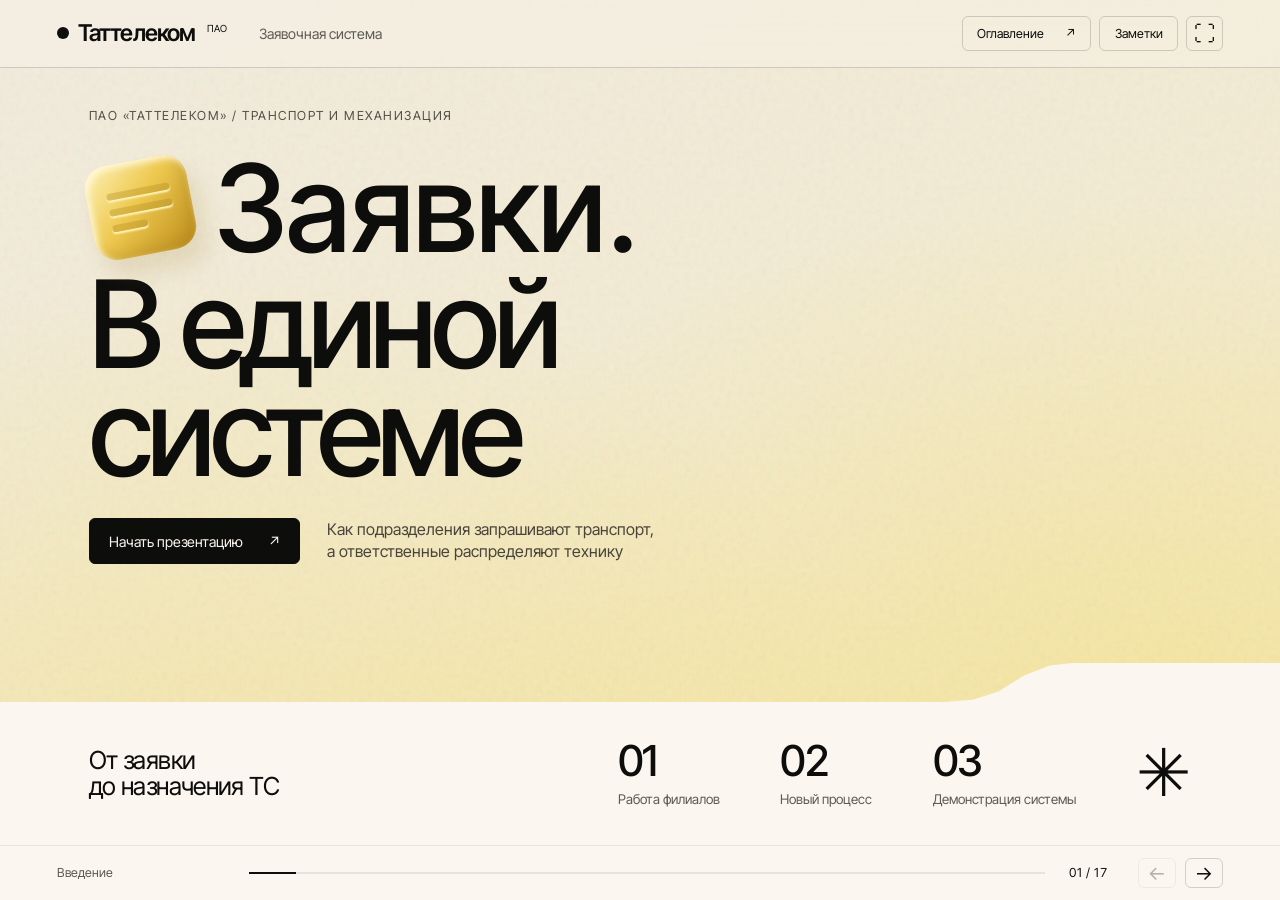
==== commit c4c809b7: "Update project participants and consultants, add AI preparation credits" ====
--- a/index.html
+++ b/index.html
@@ -5,8 +5,8 @@
   <meta name="viewport" content="width=device-width, initial-scale=1">
   <meta name="theme-color" content="#FBF6EF">
   <title>Заявочная система — ПАО «Таттелеком»</title>
-  <link rel="stylesheet" href="styles.css?v=20261105-6">
-<link rel="stylesheet" href="revision.css?v=20261105-6"><link rel="stylesheet" href="native.css?v=20261105-6"><link rel="stylesheet" href="refinement.css?v=20261105-6"><link rel="stylesheet" href="project-updates.css?v=20261105-6"></head>
+  <link rel="stylesheet" href="styles.css?v=20261105-8">
+<link rel="stylesheet" href="revision.css?v=20261105-8"><link rel="stylesheet" href="native.css?v=20261105-8"><link rel="stylesheet" href="refinement.css?v=20261105-8"><link rel="stylesheet" href="project-updates.css?v=20261105-8"><link rel="stylesheet" href="palette.css?v=20261105-8"></head>
 <body>
   <header class="topbar">
     <a class="brand" href="#1" aria-label="Первый слайд"><span class="brand-dot"></span>Таттелеком<span class="brand-pao">ПАО</span></a>
@@ -39,12 +39,12 @@
     <section class="slide branch" data-title="Чистопольский ЗУЭС" data-theme="peach" data-notes="Заказчик оставляет бланк в ячейке транспортного цеха. В конце дня главный механик и директор определяют наличие свободного транспорта, директор утверждает заявки. Механик сообщает водителям о назначениях вечером или утром, устно или по телефону." data-section="Работа филиалов">
       <div class="slide-body"><p class="eyebrow">Работа филиалов / 5 из 5</p><h2>Чистопольский ЗУЭС</h2><div class="branch-layout document-layout"><div><p class="lead">Бланк в приёмной.<br>Согласование в конце дня</p><ol class="steps"><li>Заявку оставляют в ячейке транспортного цеха.</li><li>Механик и директор проверяют свободные ТС. Директор утверждает заявки.</li><li>Механик сообщает водителю о назначении устно или по телефону.</li></ol></div><figure class="evidence paper"><img src="assets/chistopol.jpg" alt="Бланк заявки на транспорт из исходной презентации" data-zoom><figcaption>Пример бумажной заявки <span>↗</span></figcaption></figure></div></div></section>
 
-    <section class="slide order-slide" data-theme="sage" data-title="Приказ о закреплении ТС" data-section="Подготовка проекта" data-notes="До создания сайта велась актуализация закреплений. Приказ от 01.07.2025 № 162-ТТК-ПрПД устанавливает сроки сбора, утверждения и внесения данных в MX Axapta. Даты на слайде — сроки по приказу, а не подтверждение фактического исполнения. В предоставленном PDF две страницы, приложения в него не входят."><div class="slide-body"><p class="eyebrow">До создания заявочной системы / 2025</p><h2>Сначала — порядок<br>в закреплении транспорта</h2><div class="order-layout"><div class="order-story"><p class="order-reference">Приказ от 01.07.2025<br><b>№ 162-ТТК-ПрПД</b></p><p class="order-intro">Актуализация закреплений ТС и спецтехники стала основой для дальнейшей работы над заявочной системой.</p><p class="timeline-label">Сроки по приказу</p><ol class="order-timeline"><li><b>18.07.2025</b><span>Собрать информацию<br>о закреплённых ТС</span></li><li><b>25.07.2025</b><span>Согласовать и утвердить<br>закрепления</span></li><li><b>01.08.2025</b><span>Внести данные в MX Axapta,<br>модуль «Основные средства»</span></li><li><b>Регулярно</b><span>Актуализировать сведения<br>и контролировать закрепления</span></li></ol><a class="project-link" href="assets/order-50201215.pdf" target="_blank" rel="noopener">Открыть приказ · PDF, 2 стр. ↗</a></div><div class="order-document"><div class="document-toolbar"><span>50201215.pdf</span><div><button class="selected" data-order-page="1" aria-pressed="true">Страница 1</button><button data-order-page="2" aria-pressed="false">Страница 2</button></div></div><figure><img id="orderPageImage" src="assets/order-50201215-page-1.jpg" data-zoom alt="Приказ о закреплении ТС от 01.07.2025, страница 1"><figcaption>Оригинал приказа. Нажмите для увеличения ↗</figcaption></figure></div></div></div></section><section class="slide " data-title="Год подготовки данных в Axapta" data-theme="sage" data-notes="По информации заказчика, идея вынашивалась около года. Для будущей интеграции в Axapta создавали и заполняли новые поля. Репозиторий подтверждает получение данных транспорта и водителей. Точные даты этапов не предоставлены." data-section="Подготовка Axapta"><div class="slide-body"><p class="eyebrow">Подготовка системы / по истории проекта</p><h2>Год подготовки.<br>Сначала данные в Axapta</h2><div class="preparation"><div class="year-story"><b>1 год</b><p>Идея заявочной системы развивалась вместе с подготовкой учётных данных.</p><ol class="steps"><li>Определили, какие сведения нужны для заявки и назначения транспорта.</li><li>Создавали новые поля в Axapta и наполняли их данными.</li><li>Подключили эти сведения к новой системе PLTTK.</li></ol></div><figure class="evidence"><img src="assets/axapta-fields.png" alt="Поля Axapta: водитель, совместитель, основание и флаг активности назначения" data-zoom><figcaption>Закрепления в Axapta: водитель, совместитель, основание и активность ↗</figcaption></figure></div></div></section><section class="slide workflow-slide" data-title="Как проходит заявка" data-theme="peach" data-notes="Майнд-карта в стиле рабочей доски. Данные сохраняет API в PostgreSQL. Уведомления обрабатываются через outbox и BullMQ. При назначении водителю сообщение адресуется по его доменному логину. Отказ или отмена не являются назначением водителю. Скриншоты открываются крупно. Два прежних скрина заменены новым уведомлением водителю. В новом примере контакт указан в одном из сообщений. В планах — обязательные ФИО заявителя и контакты во всех уведомлениях." data-section="Новая система"><div class="slide-body"><p class="eyebrow">Заявитель / модератор / водитель</p><h2>Путь заявки и уведомление водителю</h2><div class="workflow-layout"><div class="workflow-board"><svg viewbox="0 0 1280 490" role="img" aria-label="Пользователь создаёт заявку, PLTTK сохраняет её, модератор принимает решение. Axapta предоставляет данные. После одобрения водитель получает сообщение TrueConf."><defs><marker id="flowArrow" markerwidth="8" markerheight="8" refx="7" refy="4" orient="auto"><path d="M0 0L8 4L0 8Z" fill="#715f4e"></path></marker></defs><g class="workflow-links" marker-end="url(#flowArrow)"><path d="M262 150H342"></path><path d="M582 150H662"></path><path d="M902 150H1002"></path><path d="M782 250V305"></path><path d="M582 385H622V200H662"></path></g><g class="workflow-edge-labels"><text x="302" y="133">создание</text><text x="622" y="133">очередь</text><text x="952" y="118">после</text><text x="952" y="135">одобрения</text><text x="798" y="283" text-anchor="start">решение</text></g><g class="workflow-node"><rect x="22" y="50" width="240" height="200" fill="#f1dda4"></rect><text x="44" y="80" class="node-kicker">01 / USER</text><text x="44" y="112" class="node-title">Заполняет</text><text x="44" y="139" class="node-title">заявку</text><text x="44" y="179">Дата, время и адрес</text><text x="44" y="206">Вид работ и транспорт</text></g><g class="workflow-node"><rect x="342" y="50" width="240" height="200" fill="#f2ebdb"></rect><text x="364" y="80" class="node-kicker">02 / PLTTK</text><text x="364" y="112" class="node-title">Сохраняет</text><text x="364" y="139" class="node-title">заявку</text><text x="364" y="179">№ заявки · «Новая»</text><text x="364" y="206">Очередь нужного ЗУЭС</text></g><g class="workflow-node"><rect x="662" y="50" width="240" height="200" fill="#edc8aa"></rect><text x="684" y="80" class="node-kicker">03 / МОДЕРАТОР</text><text x="684" y="112" class="node-title">Принимает</text><text x="684" y="139" class="node-title">решение</text><text x="684" y="179">Одобрить и назначить</text><text x="684" y="206">Отклонить / отменить</text></g><g class="workflow-node"><rect x="1002" y="50" width="240" height="200" fill="#d1dfc5"></rect><text x="1024" y="80" class="node-kicker">04 / ВОДИТЕЛЬ</text><text x="1024" y="112" class="node-title">Получает</text><text x="1024" y="139" class="node-title">назначение</text><text x="1024" y="179">TrueConf: ТС и адрес</text><text x="1024" y="206">Дата и время выезда</text></g><g class="workflow-node"><rect x="342" y="305" width="240" height="150" fill="#dce5d4"></rect><text x="364" y="335" class="node-kicker">ИСТОЧНИК ДАННЫХ</text><text x="364" y="372" class="node-title">Axapta</text><text x="364" y="406">Транспорт и водитель</text><text x="364" y="433">Доменный логин</text></g><g class="workflow-node"><rect x="662" y="305" width="240" height="150" fill="#ead7df"></rect><text x="684" y="335" class="node-kicker">ЗАЯВИТЕЛЬ</text><text x="684" y="372" class="node-title">Узнаёт результат</text><text x="684" y="406">Статус и транспорт</text><text x="684" y="433">Ответ по заявке</text></g><g class="workflow-detail"><text x="25" y="340">После назначения</text><text x="25" y="368">система ставит событие</text><text x="25" y="396">в очередь уведомлений.</text><text x="1010" y="340">Доставка сообщения:</text><text x="1010" y="368">PostgreSQL → BullMQ</text><text x="1010" y="396">Worker → TrueConf</text></g></svg></div><figure class="notification-proof"><div class="notification-caption"><span>Новое сообщение</span><h3>Уведомление водителю</h3></div><div class="phone-proof"><img src="assets/driver-notification-new.jpg" data-zoom alt="Новый скрин уведомления водителю о назначении транспорта"></div><figcaption>Пример уведомления водителю.<br>Нажмите для увеличения ↗</figcaption></figure></div></div></section><section class="slide roles-slide" data-title="User и модератор" data-theme="lemon" data-notes="Сотрудник user заполняет заявку и выбирает ТС. Модератор работает с очередью своего ЗУЭС: одобряет с назначением транспорта и водителя, отклоняет или отменяет заявку. Новая запись — 28,5 секунды. Заполнение с 00:07, очередь модератора с 00:18, решение с 00:24." data-section="Новая система"><div class="slide-body"><p class="eyebrow">Доступ сотрудника / панель заявок</p><h2>User подаёт заявку. Модератор принимает решение</h2><div class="role-demo"><div class="role-explanation"><article><span class="role-tag">user</span><h3>Заполняет и отправляет</h3><p>Указывает параметры поездки, выбирает автомобиль и смотрит результат в своих заявках.</p></article><article><span class="role-tag">модератор</span><h3>Одобряет, отклоняет<br>или отменяет</h3><p>Работает с очередью своего ЗУЭС. При одобрении назначает транспорт и водителя.</p></article></div><div><div class="video-shell"><video id="userVideo" controls preload="metadata" playsinline poster="assets/user-poster.jpg?v=20261105-5"><source src="assets/user.mp4?v=20261105-5" type="video/mp4"></source></video></div><div class="chapters"><button data-video="userVideo" data-time="7">00:07 · Заполнение заявки</button><button data-video="userVideo" data-time="18">00:18 · Очередь модератора</button><button data-video="userVideo" data-time="24">00:24 · Решение по заявке</button></div></div></div></div></section><section class="slide roles-slide" data-title="Администратор выдаёт доступы" data-theme="rose" data-notes="Администратор управляет пользователями, ролями, матрицей прав и очередями подразделений. Это отдельный интерфейс web-admin. Сервер проверяет права. Новая запись — 27,4 секунды: пользователи с 00:05, роли и права с 00:15, очереди с 00:24." data-section="Новая система"><div class="slide-body"><p class="eyebrow">Административная панель</p><h2>Администратор определяет права и доступ к очередям</h2><div class="role-demo"><div class="role-explanation"><article><span class="role-tag">администратор</span><h3>Пользователь и роль</h3><p>Назначает сотруднику роль и разрешённые действия.</p></article><article><h3>Очереди ЗУЭС</h3><p>Определяет, заявки каких подразделений можно просматривать и обрабатывать.</p></article><p class="small-explain">Корпоративный вход определяет сотрудника. Сервер проверяет права при каждом действии.</p></div><div><div class="video-shell"><video id="adminVideo" controls preload="metadata" playsinline poster="assets/admin-poster.jpg?v=20261105-5"><source src="assets/admin.mp4?v=20261105-5" type="video/mp4"></source></video></div><div class="chapters"><button data-video="adminVideo" data-time="5">00:05 · Пользователи</button><button data-video="adminVideo" data-time="15">00:15 · Роли и права</button><button data-video="adminVideo" data-time="24">00:24 · Очереди ЗУЭС</button></div></div></div></div></section><section class="slide support-slide" data-theme="rose" data-title="Поддержка в TrueConf" data-section="Поддержка пользователей" data-notes="Для оперативного разбора проблем работает группа PL Tickets в TrueConf. Показан предоставленный скрин переписки о назначении и проверке прав модераторов. SLA, круглосуточный режим и автоматическая регистрация обращений не заявляются."><div class="slide-body"><p class="eyebrow">Поддержка после запуска</p><h2>Оперативная поддержка<br>пользователей в TrueConf</h2><div class="support-layout"><div class="support-copy"><span class="support-channel"><i></i>Группа PL Tickets</span><p class="support-intro">Оперативно разбираем обращения о доступах, заявках и работе системы в общей группе поддержки.</p><ol class="support-steps"><li><span>01</span><div><h3>Сообщение о проблеме</h3><p>Сотрудник описывает ситуацию<br>и прикладывает детали.</p></div></li><li><span>02</span><div><h3>Разбор в группе</h3><p>Участники уточняют вопрос<br>и помогают с решением.</p></div></li><li><span>03</span><div><h3>Проверка результата</h3><p>Доступ или действие проверяют<br>в той же переписке.</p></div></li></ol></div><figure class="support-proof"><div class="support-proof-top"><span>PL Tickets / TrueConf</span><b>Рабочая переписка</b></div><img src="assets/support-trueconf.jpg" data-zoom alt="Группа поддержки PL Tickets в TrueConf: назначение и проверка доступа модераторов"><figcaption>Фрагмент группы поддержки. Открыть полный скриншот ↗</figcaption></figure></div></div></section><section class="slide team-v6" data-title="С кем создавали PLTTK" data-theme="peach" data-notes="Участники проекта по информации заказчика: ОМТС — Гинатуллин Л. Г.; ООРТ — Борисов Е. В.; группа аналитики — Файзетдинов З. Ф.; группа по сопровождению бухгалтерских программ — Мазуркевич П. Е. и Симашев В. И. Нижняя строка с формулой процесса удалена по просьбе заказчика." data-section="Развитие проекта"><div class="slide-body"><div class="team-heading"><div><p class="eyebrow">Взаимодействие команд</p><h2>PLTTK создавали<br>вместе с коллегами</h2></div><div class="project-seal"><span>Совместный проект</span><b>PLTTK</b></div></div><div class="team-grid-v6"><article><span class="team-unit">01 / ОМТС</span><h3>Отдел материального<br>и технического снабжения</h3><p>Гинатуллин Л. Г.</p><i class="team-line"></i></article><article><span class="team-unit">02 / ООРТ</span><h3>Отдел организации<br>работы транспорта</h3><p>Борисов Е. В.</p><i class="team-line"></i></article><article><span class="team-unit">03 / АНАЛИТИКА</span><h3>Группа аналитики</h3><p>Файзетдинов З. Ф.</p><i class="team-line"></i></article><article><span class="team-unit">04 / СОПРОВОЖДЕНИЕ</span><h3>Группа по сопровождению<br>бухгалтерских программ</h3><p>Мазуркевич П. Е.<br>Симашев В. И.</p><i class="team-line"></i></article></div></div></section><section class="slide future-v6" data-title="Планы на будущее" data-theme="sage" data-notes="Планы заказчика: витрина ТС и фотографии; рейтинги водителей и заказчиков; доступ к Qlik; пробеги из путевого листа и Wialon; перенос данных PLTTK в Axapta, статусы ремонта и эксплуатации, обратная связь водителей; ФИО заявителя и контакты во всех уведомлениях. Схемы — концепции будущих функций, без выдуманных KPI и сроков. Ссылка Qlik ведёт к существующей корпоративной аналитике." data-section="Развитие проекта"><div class="slide-body"><div class="future-heading"><div><p class="eyebrow">Следующие этапы развития</p><h2>Больше данных.<br>Удобнее работа с транспортом</h2></div><span class="future-tag">Планы развития</span></div><div class="future-workspace"><div class="future-nav" aria-label="Направления развития"><button data-future="catalog" class="selected" aria-pressed="true"><span>01 / ВЫБОР</span><b>Витрина ТС<br>и фотографии</b><i>↗</i></button><button data-future="ratings" aria-pressed="false"><span>02 / ОБРАТНАЯ СВЯЗЬ</span><b>Рейтинги водителей<br>и заказчиков</b><i>↗</i></button><button data-future="analytics" aria-pressed="false"><span>03 / АНАЛИТИКА</span><b>Дашборд<br>Qlik Sense</b><i>↗</i></button><button data-future="mileage" aria-pressed="false"><span>04 / ПРОБЕГИ</span><b>Путевой лист<br>и Wialon</b><i>↗</i></button><button data-future="axapta" aria-pressed="false"><span>05 / СОСТОЯНИЕ ТС</span><b>Обмен с Axapta<br>и отзыв водителя</b><i>↗</i></button><button data-future="notify" aria-pressed="false"><span>06 / УВЕДОМЛЕНИЯ</span><b>Заявитель и контакт<br>в каждом сообщении</b><i>↗</i></button></div><div id="futurePanel" class="future-panel" aria-live="polite"></div></div><div class="project-destinations"><a class="destination-main" href="https://ticket-pl.tattelecom.ru/requests" target="_blank" rel="noopener"><span>Заявочная система</span><b>ticket-pl.tattelecom.ru ↗</b></a><a href="https://qlik.tattelecom.ru/sense/app/fce36db1-40ed-4136-a313-f73d3b78739d/sheet/6b063caa-0d3c-43e6-952d-3df3a939ff05/state/analysis" target="_blank" rel="noopener"><span>Корпоративная аналитика</span><b>Открыть дашборд Qlik ↗</b></a><button id="sourcesBtn">Источники и расчёты ↗</button></div></div></section></main>
-  <footer class="controls"><span id="sectionLabel">Введение</span><div class="progress" aria-hidden="true"><span id="progressFill"></span></div><div class="pager"><span id="slideCounter" aria-live="polite">01 / 16</span><button id="prevBtn" aria-label="Предыдущий слайд" title="Предыдущий слайд (←)">←</button><button id="nextBtn" aria-label="Следующий слайд" title="Следующий слайд (→)">→</button></div></footer>
+    <section class="slide order-slide" data-theme="sage" data-title="Приказ о закреплении ТС" data-section="Подготовка проекта" data-notes="До создания сайта велась актуализация закреплений. Приказ от 01.07.2025 № 162-ТТК-ПрПД устанавливает сроки сбора, утверждения и внесения данных в MX Axapta. Даты на слайде — сроки по приказу, а не подтверждение фактического исполнения. В предоставленном PDF две страницы, приложения в него не входят."><div class="slide-body"><p class="eyebrow">До создания заявочной системы / 2025</p><h2>Сначала — порядок<br>в закреплении транспорта</h2><div class="order-layout"><div class="order-story"><p class="order-reference">Приказ от 01.07.2025<br><b>№ 162-ТТК-ПрПД</b></p><p class="order-intro">Актуализация закреплений ТС и спецтехники стала основой для дальнейшей работы над заявочной системой.</p><p class="timeline-label">Сроки по приказу</p><ol class="order-timeline"><li><b>18.07.2025</b><span>Собрать информацию<br>о закреплённых ТС</span></li><li><b>25.07.2025</b><span>Согласовать и утвердить<br>закрепления</span></li><li><b>01.08.2025</b><span>Внести данные в MX Axapta,<br>модуль «Основные средства»</span></li><li><b>Регулярно</b><span>Актуализировать сведения<br>и контролировать закрепления</span></li></ol><a class="project-link" href="assets/order-50201215.pdf" target="_blank" rel="noopener">Открыть приказ · PDF, 2 стр. ↗</a></div><div class="order-document"><div class="document-toolbar"><span>50201215.pdf</span><div><button class="selected" data-order-page="1" aria-pressed="true">Страница 1</button><button data-order-page="2" aria-pressed="false">Страница 2</button></div></div><figure><div class="order-page-window" tabindex="0" aria-label="Текст приказа, прокрутите для чтения"><img id="orderPageImage" src="assets/order-50201215-page-1.jpg" data-zoom alt="Приказ о закреплении ТС от 01.07.2025, страница 1"></div><figcaption>Приказ в ширину панели. Прокрутите для чтения ↕</figcaption></figure></div></div></div></section><section class="slide " data-title="Год подготовки данных в Axapta" data-theme="sage" data-notes="По информации заказчика, идея вынашивалась около года. Для будущей интеграции в Axapta создавали и заполняли новые поля. Репозиторий подтверждает получение данных транспорта и водителей. Точные даты этапов не предоставлены." data-section="Подготовка Axapta"><div class="slide-body"><p class="eyebrow">Подготовка системы / по истории проекта</p><h2>Год подготовки.<br>Сначала данные в Axapta</h2><div class="preparation"><div class="year-story"><b>1 год</b><p>Идея заявочной системы развивалась вместе с подготовкой учётных данных.</p><ol class="steps"><li>Определили, какие сведения нужны для заявки и назначения транспорта.</li><li>Создавали новые поля в Axapta и наполняли их данными.</li><li>Подключили эти сведения к новой системе PLTTK.</li></ol></div><figure class="evidence"><img src="assets/axapta-fields.png" alt="Поля Axapta: водитель, совместитель, основание и флаг активности назначения" data-zoom><figcaption>Закрепления в Axapta: водитель, совместитель, основание и активность ↗</figcaption></figure></div></div></section><section class="slide workflow-slide" data-title="Как проходит заявка" data-theme="peach" data-notes="Майнд-карта в стиле рабочей доски. Данные сохраняет API в PostgreSQL. Уведомления обрабатываются через outbox и BullMQ. При назначении водителю сообщение адресуется по его доменному логину. Отказ или отмена не являются назначением водителю. Скриншоты открываются крупно. Два прежних скрина заменены новым уведомлением водителю. В новом примере контакт указан в одном из сообщений. В планах — обязательные ФИО заявителя и контакты во всех уведомлениях." data-section="Новая система"><div class="slide-body"><p class="eyebrow">Заявитель / модератор / водитель</p><h2>Путь заявки и уведомление водителю</h2><div class="workflow-layout"><div class="workflow-board"><svg viewbox="0 0 1280 490" role="img" aria-label="Пользователь создаёт заявку, PLTTK сохраняет её, модератор принимает решение. Axapta предоставляет данные. После одобрения водитель получает сообщение TrueConf."><defs><marker id="flowArrow" markerwidth="8" markerheight="8" refx="7" refy="4" orient="auto"><path d="M0 0L8 4L0 8Z" fill="#715f4e"></path></marker></defs><g class="workflow-links" marker-end="url(#flowArrow)"><path d="M262 150H342"></path><path d="M582 150H662"></path><path d="M902 150H1002"></path><path d="M782 250V305"></path><path d="M582 385H622V200H662"></path></g><g class="workflow-edge-labels"><text x="302" y="133">создание</text><text x="622" y="133">очередь</text><text x="952" y="118">после</text><text x="952" y="135">одобрения</text><text x="798" y="283" text-anchor="start">решение</text></g><g class="workflow-node"><rect x="22" y="50" width="240" height="200" fill="#f1dda4"></rect><text x="44" y="80" class="node-kicker">01 / USER</text><text x="44" y="112" class="node-title">Заполняет</text><text x="44" y="139" class="node-title">заявку</text><text x="44" y="179">Дата, время и адрес</text><text x="44" y="206">Вид работ и транспорт</text></g><g class="workflow-node"><rect x="342" y="50" width="240" height="200" fill="#f2ebdb"></rect><text x="364" y="80" class="node-kicker">02 / PLTTK</text><text x="364" y="112" class="node-title">Сохраняет</text><text x="364" y="139" class="node-title">заявку</text><text x="364" y="179">№ заявки · «Новая»</text><text x="364" y="206">Очередь нужного ЗУЭС</text></g><g class="workflow-node"><rect x="662" y="50" width="240" height="200" fill="#edc8aa"></rect><text x="684" y="80" class="node-kicker">03 / МОДЕРАТОР</text><text x="684" y="112" class="node-title">Принимает</text><text x="684" y="139" class="node-title">решение</text><text x="684" y="179">Одобрить и назначить</text><text x="684" y="206">Отклонить / отменить</text></g><g class="workflow-node"><rect x="1002" y="50" width="240" height="200" fill="#d1dfc5"></rect><text x="1024" y="80" class="node-kicker">04 / ВОДИТЕЛЬ</text><text x="1024" y="112" class="node-title">Получает</text><text x="1024" y="139" class="node-title">назначение</text><text x="1024" y="179">TrueConf: ТС и адрес</text><text x="1024" y="206">Дата и время выезда</text></g><g class="workflow-node"><rect x="342" y="305" width="240" height="150" fill="#dce5d4"></rect><text x="364" y="335" class="node-kicker">ИСТОЧНИК ДАННЫХ</text><text x="364" y="372" class="node-title">Axapta</text><text x="364" y="406">Транспорт и водитель</text><text x="364" y="433">Доменный логин</text></g><g class="workflow-node"><rect x="662" y="305" width="240" height="150" fill="#ead7df"></rect><text x="684" y="335" class="node-kicker">ЗАЯВИТЕЛЬ</text><text x="684" y="372" class="node-title">Узнаёт результат</text><text x="684" y="406">Статус и транспорт</text><text x="684" y="433">Ответ по заявке</text></g><g class="workflow-detail"><text x="25" y="340">После назначения</text><text x="25" y="368">система ставит событие</text><text x="25" y="396">в очередь уведомлений.</text><text x="1010" y="340">Доставка сообщения:</text><text x="1010" y="368">PostgreSQL → BullMQ</text><text x="1010" y="396">Worker → TrueConf</text></g></svg></div><figure class="notification-proof"><div class="notification-caption"><span>Новое сообщение</span><h3>Уведомление водителю</h3></div><div class="phone-proof"><img src="assets/driver-notification-new.jpg" data-zoom alt="Новый скрин уведомления водителю о назначении транспорта"></div><figcaption>Пример уведомления водителю.<br>Нажмите для увеличения ↗</figcaption></figure></div></div></section><section class="slide roles-slide" data-title="User и модератор" data-theme="lemon" data-notes="Сотрудник user заполняет заявку и выбирает ТС. Модератор работает с очередью своего ЗУЭС: одобряет с назначением транспорта и водителя, отклоняет или отменяет заявку. Новая запись — 28,5 секунды. Заполнение с 00:07, очередь модератора с 00:18, решение с 00:24." data-section="Новая система"><div class="slide-body"><p class="eyebrow">Доступ сотрудника / панель заявок</p><h2>User подаёт заявку. Модератор принимает решение</h2><div class="role-demo"><div class="role-explanation"><article><span class="role-tag">user</span><h3>Заполняет и отправляет</h3><p>Указывает параметры поездки, выбирает автомобиль и смотрит результат в своих заявках.</p></article><article><span class="role-tag">модератор</span><h3>Одобряет, отклоняет<br>или отменяет</h3><p>Работает с очередью своего ЗУЭС. При одобрении назначает транспорт и водителя.</p></article></div><div><div class="video-shell"><video id="userVideo" controls preload="metadata" playsinline poster="assets/user-poster.jpg?v=20261105-5"><source src="assets/user.mp4?v=20261105-5" type="video/mp4"></source></video></div><div class="chapters"><button data-video="userVideo" data-time="7">00:07 · Заполнение заявки</button><button data-video="userVideo" data-time="18">00:18 · Очередь модератора</button><button data-video="userVideo" data-time="24">00:24 · Решение по заявке</button></div></div></div></div></section><section class="slide roles-slide" data-title="Администратор выдаёт доступы" data-theme="rose" data-notes="Администратор управляет пользователями, ролями, матрицей прав и очередями подразделений. Это отдельный интерфейс web-admin. Сервер проверяет права. Новая запись — 27,4 секунды: пользователи с 00:05, роли и права с 00:15, очереди с 00:24." data-section="Новая система"><div class="slide-body"><p class="eyebrow">Административная панель</p><h2>Администратор определяет права и доступ к очередям</h2><div class="role-demo"><div class="role-explanation"><article><span class="role-tag">администратор</span><h3>Пользователь и роль</h3><p>Назначает сотруднику роль и разрешённые действия.</p></article><article><h3>Очереди ЗУЭС</h3><p>Определяет, заявки каких подразделений можно просматривать и обрабатывать.</p></article><p class="small-explain">Корпоративный вход определяет сотрудника. Сервер проверяет права при каждом действии.</p></div><div><div class="video-shell"><video id="adminVideo" controls preload="metadata" playsinline poster="assets/admin-poster.jpg?v=20261105-5"><source src="assets/admin.mp4?v=20261105-5" type="video/mp4"></source></video></div><div class="chapters"><button data-video="adminVideo" data-time="5">00:05 · Пользователи</button><button data-video="adminVideo" data-time="15">00:15 · Роли и права</button><button data-video="adminVideo" data-time="24">00:24 · Очереди ЗУЭС</button></div></div></div></div></section><section class="slide support-slide" data-theme="rose" data-title="Поддержка в TrueConf" data-section="Поддержка пользователей" data-notes="Для оперативного разбора проблем работает группа PL Tickets в TrueConf. Показан предоставленный скрин переписки о назначении и проверке прав модераторов. SLA, круглосуточный режим и автоматическая регистрация обращений не заявляются."><div class="slide-body"><p class="eyebrow">Поддержка после запуска</p><h2>Оперативная поддержка<br>пользователей в TrueConf</h2><div class="support-layout"><div class="support-copy"><span class="support-channel"><i></i>Группа PL Tickets</span><p class="support-intro">Оперативно разбираем обращения о доступах, заявках и работе системы в общей группе поддержки.</p><ol class="support-steps"><li><span>01</span><div><h3>Сообщение о проблеме</h3><p>Сотрудник описывает ситуацию<br>и прикладывает детали.</p></div></li><li><span>02</span><div><h3>Разбор в группе</h3><p>Участники уточняют вопрос<br>и помогают с решением.</p></div></li><li><span>03</span><div><h3>Проверка результата</h3><p>Доступ или действие проверяют<br>в той же переписке.</p></div></li></ol></div><div class="support-stage"><figure class="support-proof"><div class="support-proof-top"><span>PL Tickets / TrueConf</span><b>Рабочая переписка</b></div><img src="assets/support-trueconf.jpg" data-zoom alt="Группа поддержки PL Tickets в TrueConf: назначение и проверка доступа модераторов"><figcaption>Фрагмент группы поддержки. Открыть полный скриншот ↗</figcaption></figure></div></div></div></section><section class="slide team-v6" data-title="С кем создавали PLTTK" data-theme="peach" data-notes="Состав проекта по уточнению заказчика. Верхний ряд: группа аналитики — Файзетдинов З. Ф., Бергер М. А.; группа по сопровождению бухгалтерских программ — Мазуркевич П. Е., Симашев В. И. Нижний ряд: ОМТС — Надыргулов И. Ю., роль системного администратора; ООРТ — Борисов Е. В. Консультанты по проекту — Гинатуллин Л. Г. и Белобородов С. А." data-section="Развитие проекта"><div class="slide-body"><div class="team-heading"><div><p class="eyebrow">Взаимодействие команд</p><h2>PLTTK создавали<br>вместе с коллегами</h2></div><div class="project-seal"><span>Совместный проект</span><b>PLTTK</b></div></div><div class="team-grid-v6"><article><span class="team-unit">01 / АНАЛИТИКА</span><h3>Группа аналитики</h3><p>Файзетдинов З. Ф.<br>Бергер М. А.</p><i class="team-line"></i></article><article><span class="team-unit">02 / СОПРОВОЖДЕНИЕ</span><h3>Группа по сопровождению<br>бухгалтерских программ</h3><p>Мазуркевич П. Е.<br>Симашев В. И.</p><i class="team-line"></i></article><article><span class="team-unit">03 / ОМТС</span><h3>Отдел материального<br>и технического снабжения</h3><p>Надыргулов И. Ю.<span class="member-role">Системный администратор</span></p><i class="team-line"></i></article><article><span class="team-unit">04 / ООРТ</span><h3>Отдел организации<br>работы транспорта</h3><p>Борисов Е. В.</p><i class="team-line"></i></article></div><aside class="team-consultants" aria-label="Консультанты по проекту"><h3>Консультанты<br>по проекту</h3><div><b>Гинатуллин Л. Г.</b><b>Белобородов С. А.</b></div></aside></div></section><section class="slide future-v6" data-title="Планы на будущее" data-theme="sage" data-notes="Планы заказчика: витрина ТС и фотографии; рейтинги водителей и заказчиков; доступ к Qlik; пробеги из путевого листа и Wialon; перенос данных PLTTK в Axapta, статусы ремонта и эксплуатации, обратная связь водителей; ФИО заявителя и контакты во всех уведомлениях. Схемы — концепции будущих функций, без выдуманных KPI и сроков. Ссылка Qlik ведёт к существующей корпоративной аналитике." data-section="Развитие проекта"><div class="slide-body"><div class="future-heading"><div><p class="eyebrow">Следующие этапы развития</p><h2>Больше данных.<br>Удобнее работа с транспортом</h2></div><span class="future-tag">Планы развития</span></div><div class="future-workspace"><div class="future-nav" aria-label="Направления развития"><button data-future="catalog" class="selected" aria-pressed="true"><span>01 / ВЫБОР</span><b>Витрина ТС<br>и фотографии</b><i>↗</i></button><button data-future="ratings" aria-pressed="false"><span>02 / ОБРАТНАЯ СВЯЗЬ</span><b>Рейтинги водителей<br>и заказчиков</b><i>↗</i></button><button data-future="analytics" aria-pressed="false"><span>03 / АНАЛИТИКА</span><b>Дашборд<br>Qlik Sense</b><i>↗</i></button><button data-future="mileage" aria-pressed="false"><span>04 / ПРОБЕГИ</span><b>Путевой лист<br>и Wialon</b><i>↗</i></button><button data-future="axapta" aria-pressed="false"><span>05 / СОСТОЯНИЕ ТС</span><b>Обмен с Axapta<br>и отзыв водителя</b><i>↗</i></button><button data-future="notify" aria-pressed="false"><span>06 / УВЕДОМЛЕНИЯ</span><b>Заявитель и контакт<br>в каждом сообщении</b><i>↗</i></button></div><div id="futurePanel" class="future-panel" aria-live="polite"></div></div><div class="project-destinations"><a class="destination-main" href="https://ticket-pl.tattelecom.ru/requests" target="_blank" rel="noopener"><span>Заявочная система</span><b>ticket-pl.tattelecom.ru ↗</b></a><a href="https://qlik.tattelecom.ru/sense/app/fce36db1-40ed-4136-a313-f73d3b78739d/sheet/6b063caa-0d3c-43e6-952d-3df3a939ff05/state/analysis" target="_blank" rel="noopener"><span>Корпоративная аналитика</span><b>Открыть дашборд Qlik ↗</b></a><button id="sourcesBtn">Источники и расчёты ↗</button></div></div></section><section class="slide ai-tools-slide" data-title="ИИ-инструменты подготовки презентации" data-theme="lemon" data-section="Подготовка презентации" data-notes="Перечень инструментов для финального слайда предоставлен заказчиком: Codex, ChatGPT, Claude Code, Kimi Code. Задачи отдельных инструментов не конкретизируются."><div class="slide-body"><p class="eyebrow">Подготовка презентации</p><h2>ИИ-инструменты<br>для работы над презентацией</h2><div class="ai-tools-grid"><article class="ai-tool-card"><span class="ai-tool-mark" aria-hidden="true">&lt;/&gt;</span><h3>Codex</h3></article><article class="ai-tool-card"><span class="ai-tool-mark" aria-hidden="true"><svg viewbox="0 0 24 24"><path d="M4 4h16v12H9l-5 4V4Z"></path><path d="M8 8h8M8 12h5"></path></svg></span><h3>ChatGPT</h3></article><article class="ai-tool-card"><span class="ai-tool-mark" aria-hidden="true"><svg viewbox="0 0 24 24"><path d="m7 7 5 5-5 5M14 17h5"></path></svg></span><h3>Claude Code</h3></article><article class="ai-tool-card"><span class="ai-tool-mark" aria-hidden="true">{ }</span><h3>Kimi Code</h3></article></div><div class="project-destinations"><a class="destination-main" href="https://ticket-pl.tattelecom.ru/requests" target="_blank" rel="noopener"><span>Заявочная система</span><b>ticket-pl.tattelecom.ru ↗</b></a><a href="https://qlik.tattelecom.ru/sense/app/fce36db1-40ed-4136-a313-f73d3b78739d/sheet/6b063caa-0d3c-43e6-952d-3df3a939ff05/state/analysis" target="_blank" rel="noopener"><span>Корпоративная аналитика</span><b>Открыть дашборд Qlik ↗</b></a></div></div></section></main>
+  <footer class="controls"><span id="sectionLabel">Введение</span><div class="progress" aria-hidden="true"><span id="progressFill"></span></div><div class="pager"><span id="slideCounter" aria-live="polite">01 / 17</span><button id="prevBtn" aria-label="Предыдущий слайд" title="Предыдущий слайд (←)">←</button><button id="nextBtn" aria-label="Следующий слайд" title="Следующий слайд (→)">→</button></div></footer>
   <dialog id="overviewDialog"><div class="dialog-heading"><h2>Оглавление</h2><button data-close aria-label="Закрыть">×</button></div><div id="overviewGrid"></div><p class="help">← → — слайды · F — полный экран · N — заметки · O — оглавление · Esc — закрыть</p></dialog>
   <dialog id="notesDialog"><div class="dialog-heading"><h2>Заметки докладчика</h2><button data-close aria-label="Закрыть">×</button></div><h3 id="noteTitle"></h3><p id="noteText"></p></dialog>
   <dialog id="imageDialog"><button data-close aria-label="Закрыть изображение">×</button><img id="zoomImage" alt=""><p id="zoomCaption"></p></dialog>
   <dialog id="sourcesDialog"><div class="dialog-heading"><h2>Источники и план</h2><button data-close aria-label="Закрыть">×</button></div><p>Автопарк и статусы: расходы_тс_2011-2026 (17).xlsx и распределение_водителей_по_ТС.xlsx, 05.11.2026. Всего 669 уникальных ТС. 67 записей исходного статуса «-» обозначены как прицепы по уточнению заказчика.</p><p>Водители и совместители: уникальные люди в каждой роли внутри каждого ЗУЭС. КУЭС и Управление объединены. Несколько ТС и несколько компаний Axapta не удваивают человека. Колонки могут пересекаться.</p><p>Учтены все закрепления выгрузки, включая неактивные. Флаг Активен относится к закреплению, а не к трудоустройству. Метод сопоставления людей описан в расчётах.</p><p>Штат АВТО: кадровый файл a62030de-473d-497a-9c00-e59a3af96adb.xlsx, отчёт 04.11.2026. Фильтр Блок = АВТО: 177 сотрудников, средний возраст 53,4 года, стаж в компании 8,8 года.</p><p>Сценарии филиалов — исходный PowerPoint. Процесс PLTTK и уведомления — материалы и репозиторий проекта. История подготовки, команды и планы — информация заказчика.</p><p>Подготовка закреплений: приказ от 01.07.2025 № 162-ТТК-ПрПД, файл 50201215.pdf, две страницы. Группа поддержки PL Tickets, новый скрин уведомления, состав команд и направления развития — материалы и уточнения заказчика.</p><a href="PLAN.md" target="_blank">План и методика расчётов ↗</a></dialog>
-  <script src="analytics-data.js?v=20261105-6"></script><script src="native-analytics.js?v=20261105-6"></script><dialog id="calculationDialog"><div class="dialog-heading"><h2>Как посчитано</h2><button data-close aria-label="Закрыть расчёты">×</button></div><p>Автопарк: 669 уникальных инвентарных номеров. Машина с несколькими закреплёнными сотрудниками считается один раз. 67 записей исходного статуса «-» обозначены как прицепы по уточнению заказчика.</p><p>Водители и совместители рядом с парком: уникальные люди внутри каждой роли и каждого ЗУЭС. Один человек с пятью машинами считается один раз в колонке. Если человек встречается в обеих ролях, он считается один раз в каждой колонке.</p><p>Записи разных компаний Axapta не удваивают человека. Идентификатор — код HR при совпадении табельного номера и ФИО либо однозначном совпадении ФИО. Если сопоставления нет — исходный табельный номер. Одинаковые ФИО при неоднозначности не объединяются.</p><p>Учтены все закрепления из выгрузки 05.11.2026, включая неактивные. Поэтому это число уникальных людей в справочнике закреплений, а не подтверждённая текущая численность работников подразделения.</p><p>КУЭС и Управление: 280 ТС, 87 уникальных водителей и 168 уникальных совместителей. Складывать две колонки людей без проверки пересечения нельзя.</p><p>Штат АВТО: HR-отчёт на 04.11.2026, поле Блок = АВТО. Всего 177 сотрудников, средний возраст 53,4 года, стаж в компании 8,8 года.</p></dialog><script src="project-updates.js?v=20261105-6"></script><script src="presentation.js?v=20261105-6"></script>
+  <script src="analytics-data.js?v=20261105-8"></script><script src="native-analytics.js?v=20261105-8"></script><dialog id="calculationDialog"><div class="dialog-heading"><h2>Как посчитано</h2><button data-close aria-label="Закрыть расчёты">×</button></div><p>Автопарк: 669 уникальных инвентарных номеров. Машина с несколькими закреплёнными сотрудниками считается один раз. 67 записей исходного статуса «-» обозначены как прицепы по уточнению заказчика.</p><p>Водители и совместители рядом с парком: уникальные люди внутри каждой роли и каждого ЗУЭС. Один человек с пятью машинами считается один раз в колонке. Если человек встречается в обеих ролях, он считается один раз в каждой колонке.</p><p>Записи разных компаний Axapta не удваивают человека. Идентификатор — код HR при совпадении табельного номера и ФИО либо однозначном совпадении ФИО. Если сопоставления нет — исходный табельный номер. Одинаковые ФИО при неоднозначности не объединяются.</p><p>Учтены все закрепления из выгрузки 05.11.2026, включая неактивные. Поэтому это число уникальных людей в справочнике закреплений, а не подтверждённая текущая численность работников подразделения.</p><p>КУЭС и Управление: 280 ТС, 87 уникальных водителей и 168 уникальных совместителей. Складывать две колонки людей без проверки пересечения нельзя.</p><p>Штат АВТО: HR-отчёт на 04.11.2026, поле Блок = АВТО. Всего 177 сотрудников, средний возраст 53,4 года, стаж в компании 8,8 года.</p></dialog><script src="project-updates.js?v=20261105-8"></script><script src="presentation.js?v=20261105-8"></script>
 </body>
 </html>
--- a/palette.css
+++ b/palette.css
@@ -0,0 +1,54 @@
+/* Full-width document reading and centered evidence panels. */
+@media(min-width:761px){
+  .order-slide h2,.support-slide h2{max-width:48%;font-size:calc(54 * var(--u))}
+  .order-layout,.support-layout{display:block;width:46.5%}
+  .order-document{position:absolute;top:calc(108 * var(--u));right:calc(65 * var(--u));bottom:calc(83 * var(--u));width:calc(50% - 84 * var(--u));display:flex;flex-direction:column;padding:calc(13 * var(--u));border-radius:calc(13 * var(--u))}
+  .order-document figure{display:flex;flex-direction:column;flex:1;min-height:0}
+  .order-page-window{flex:1;min-height:0;overflow:auto;overscroll-behavior:contain;scrollbar-width:thin;scrollbar-color:#a6b294 #f5f8ef;border-radius:calc(6 * var(--u));background:white}
+  .order-document .order-page-window img{width:100%;max-width:none;height:auto;object-fit:initial;filter:none;border-radius:0}
+  .order-document figcaption{flex-shrink:0;font-size:calc(13 * var(--u));margin-top:calc(9 * var(--u));line-height:1.25}
+  .order-document .document-toolbar{flex-shrink:0;padding:0 calc(4 * var(--u)) calc(12 * var(--u))}
+  .support-stage{position:absolute;top:calc(108 * var(--u));bottom:calc(83 * var(--u));right:calc(65 * var(--u));width:calc(50% - 84 * var(--u));display:flex;align-items:center}
+  .support-stage .support-proof{width:100%;margin:0}
+  .support-stage .support-proof>img{height:calc(430 * var(--u))}
+}
+.order-page-window:focus-visible{outline:3px solid #8b9f6d;outline-offset:3px}
+.problem-slide{background:radial-gradient(ellipse at 4% 10%,#fff0cbd9,transparent 54%),radial-gradient(ellipse at 96% 14%,#e1d7f394,transparent 56%),radial-gradient(ellipse at 25% 105%,#dcebcba1,transparent 55%),linear-gradient(135deg,#f9dfcc,#f6dacb)}
+:is(.problem-card,.team-grid-v6>article,.future-nav>button:not(.selected)){
+  --card-a:#fff0c8;--card-b:#f4d9bb;--card-c:#f8e8d9;
+  position:relative;overflow:hidden;
+  background-image:linear-gradient(118deg,var(--card-a) 0%,var(--card-b) 45%,var(--card-c) 78%,var(--card-a) 100%);
+  background-size:260% 240%;background-position:10% 40%;
+  border-color:#a68d7238;box-shadow:inset 0 1px 0 #ffffff9c,0 9px 25px #73604906;
+}
+:is(.problem-card,.team-grid-v6>article,.future-nav>button):nth-child(4n+2){--card-a:#ecdef5;--card-b:#dfe4f7;--card-c:#f1dce9;animation-delay:-3.5s}
+:is(.problem-card,.team-grid-v6>article,.future-nav>button):nth-child(4n+3){--card-a:#dcebd5;--card-b:#d4e9e3;--card-c:#eef0d7;animation-delay:-7s}
+:is(.problem-card,.team-grid-v6>article,.future-nav>button):nth-child(4n){--card-a:#f7d8cc;--card-b:#f2dce8;--card-c:#f8e7c9;animation-delay:-10.5s}
+.future-nav>button:nth-child(5){--card-a:#dbe7f3;--card-b:#d7e9eb;--card-c:#e8e2f4}
+.future-nav>button:nth-child(6){--card-a:#f1d8e4;--card-b:#eddef5;--card-c:#f6e0cf}
+.slide.active :is(.problem-card,.team-grid-v6>article,.future-nav>button:not(.selected)){animation:cardSpectrum 15s ease-in-out infinite alternate;animation-delay:inherit}
+.slide.active :is(.problem-card,.team-grid-v6>article,.future-nav>button):nth-child(2){animation-delay:-3.5s}
+.slide.active :is(.problem-card,.team-grid-v6>article,.future-nav>button):nth-child(3){animation-delay:-7s}
+.slide.active :is(.problem-card,.team-grid-v6>article,.future-nav>button):nth-child(4){animation-delay:-10.5s}
+.slide.active .future-nav>button:nth-child(5){animation-delay:-5s}.slide.active .future-nav>button:nth-child(6){animation-delay:-12s}
+.problem-card:before,.team-grid-v6>article:before{content:'';position:absolute;top:0;left:calc(25 * var(--u));right:calc(25 * var(--u));height:2px;background:linear-gradient(90deg,#fff9,var(--card-b),transparent);pointer-events:none}
+.problem-card h3,.team-grid-v6 h3{color:#29251f}.problem-card p,.team-grid-v6 p{color:#66584d}.team-grid-v6 .team-unit{color:#7d6b5e}
+.future-nav>button:not(.selected)>span{color:#796d67}.future-nav>button:not(.selected)>b{color:#332e28}
+.future-nav>button:not(.selected):hover{background-image:linear-gradient(118deg,var(--card-c),var(--card-a),var(--card-b));border-color:#907e665e;box-shadow:inset 0 1px 0 #fff,0 14px 30px #6d594517}
+.future-nav>button.selected{background-image:linear-gradient(135deg,#4d6441,#344b30);color:#fff9e9}
+.future-panel{--panel-a:#f9f5df;--panel-b:#e5eedb;--panel-c:#eef1e1;background-image:linear-gradient(125deg,var(--panel-a),var(--panel-b),var(--panel-c));background-size:210% 210%}
+.future-panel[data-view=ratings]{--panel-a:#f6e4e7;--panel-b:#eee2f2;--panel-c:#f6edda}
+.future-panel[data-view=analytics]{--panel-a:#e9f1da;--panel-b:#dfeee7;--panel-c:#f3efdc}
+.future-panel[data-view=mileage]{--panel-a:#dfeaf4;--panel-b:#e0eeea;--panel-c:#e9e7f2}
+.future-panel[data-view=axapta]{--panel-a:#f8e1d2;--panel-b:#f2e8d1;--panel-c:#e9e9da}
+.future-panel[data-view=notify]{--panel-a:#f0e2f4;--panel-b:#e8e4f3;--panel-c:#f6e3e3}
+.slide.active .future-panel{animation:cardSpectrum 19s ease-in-out infinite alternate}
+.order-document{background-image:linear-gradient(125deg,#f9f5e5e6,#e1eedee6,#e7e5f0de);background-size:230% 230%}
+.support-proof{background-image:linear-gradient(125deg,#fff3e9e6,#ede0f4e6,#dfede9e6);background-size:230% 230%}
+.slide.active .order-document,.slide.active .support-proof{animation:cardSpectrum 20s ease-in-out infinite alternate}
+@keyframes cardSpectrum{0%{background-position:0% 30%}50%{background-position:70% 90%}100%{background-position:100% 20%}}
+@media(prefers-reduced-motion:reduce){.slide.active :is(.problem-card,.team-grid-v6>article,.future-nav>button,.future-panel,.order-document,.support-proof){animation:none!important;background-position:40% 45%}}
+@media(max-width:760px){.order-page-window{height:460px;max-height:65vh;overflow:auto;overscroll-behavior:contain;scrollbar-width:thin;background:#fff;border-radius:6px}.order-document .order-page-window img{width:100%;height:auto;max-width:none;object-fit:initial;filter:none}.support-stage{width:100%}.problem-card:before,.team-grid-v6>article:before{left:22px;right:22px}}
+@media print{.order-document,.support-stage{position:static!important;width:auto!important}.order-layout,.support-layout{width:100%!important;display:grid!important;grid-template-columns:1fr 1fr!important}.order-page-window{overflow:visible;height:auto}.order-document .order-page-window img{height:380px;object-fit:contain;width:100%}.order-slide h2,.support-slide h2{max-width:none}.slide.active :is(.problem-card,.team-grid-v6>article,.future-nav>button,.future-panel,.order-document,.support-proof){animation:none!important}}
+/* Updated participants and preparation credits. */
+.team-v6 h2{font-size:calc(50 * var(--u));margin-bottom:calc(23 * var(--u))!important}.team-v6 .eyebrow{margin-bottom:calc(18 * var(--u))}.team-v6 .team-grid-v6{gap:calc(18 * var(--u))}.team-v6 .team-grid-v6 article{min-height:calc(190 * var(--u));padding:calc(21 * var(--u)) calc(28 * var(--u))}.team-v6 .team-grid-v6 h3{font-size:calc(27 * var(--u));margin:calc(14 * var(--u)) 0 calc(14 * var(--u));line-height:1.12}.team-v6 .team-grid-v6 p{font-size:calc(22 * var(--u));line-height:1.28}.member-role{display:block;font-size:calc(16 * var(--u));margin-top:calc(6 * var(--u));color:#7a6c62}.team-consultants{display:flex;align-items:center;justify-content:space-between;gap:calc(28 * var(--u));padding:calc(16 * var(--u)) calc(27 * var(--u));margin-top:calc(19 * var(--u));border:1px solid #9a80603b;border-radius:calc(10 * var(--u));background:linear-gradient(115deg,#fff0dba6,#e8e9f5a6,#dfeedfa6);background-size:220% 220%}.team-consultants h3{font-size:calc(17 * var(--u));font-weight:400;color:#8b765e;line-height:1.2;flex-shrink:0}.team-consultants>div{display:flex;gap:calc(55 * var(--u));align-items:center}.team-consultants b{font-size:calc(24 * var(--u));font-weight:500;color:#5d4b3a}.slide.active .team-consultants{animation:cardSpectrum 17s ease-in-out infinite alternate}.ai-tools-slide .slide-body{max-width:none;padding-inline:calc(65 * var(--u))}.ai-tools-slide h2{font-size:calc(54 * var(--u));margin-bottom:calc(30 * var(--u))}.ai-tools-grid{display:grid;grid-template-columns:1fr 1fr;gap:calc(22 * var(--u))}.ai-tool-card{display:flex;align-items:center;gap:calc(30 * var(--u));position:relative;overflow:hidden;min-height:calc(190 * var(--u));padding:calc(30 * var(--u)) calc(35 * var(--u));border-radius:calc(13 * var(--u));border:1px solid #9e8c7540;box-shadow:inset 0 1px 0 #fff9,0 12px 30px #675e4710;background:linear-gradient(120deg,#fff0c8,#f1d5bf,#f5e6d5);background-size:250% 240%}.ai-tool-card:nth-child(2){background-image:linear-gradient(120deg,#e5ddf4,#dce8f1,#f0e0ef)}.ai-tool-card:nth-child(3){background-image:linear-gradient(120deg,#d9e8d0,#d6eae2,#ecedd5)}.ai-tool-card:nth-child(4){background-image:linear-gradient(120deg,#f4d8d5,#f1dce9,#f8e7cf)}.slide.active .ai-tool-card{animation:cardSpectrum 16s ease-in-out infinite alternate}.ai-tool-card:nth-child(2){animation-delay:-4s}.ai-tool-card:nth-child(3){animation-delay:-8s}.ai-tool-card:nth-child(4){animation-delay:-12s}.ai-tool-card h3{font-size:calc(52 * var(--u));font-weight:500;letter-spacing:-.035em;line-height:1.1}.ai-tool-mark{display:flex;align-items:center;justify-content:center;flex-shrink:0;width:calc(75 * var(--u));height:calc(75 * var(--u));border-radius:calc(23 * var(--u));border:1px solid #fff9;background:#fff5;box-shadow:inset 1px 1px 0 #fffd,0 9px 20px #8c795d0a;font-size:calc(30 * var(--u));font-weight:400;color:#6a6652}.ai-tool-mark svg{width:calc(35 * var(--u));height:calc(35 * var(--u));fill:none;stroke:currentColor;stroke-width:1.4;stroke-linecap:round;stroke-linejoin:round}.ai-tools-slide .project-destinations{grid-template-columns:1fr 1fr;margin-top:calc(27 * var(--u))}@media(prefers-reduced-motion:reduce){.slide.active .team-consultants,.slide.active .ai-tool-card{animation:none!important}}@media(max-width:760px){.team-v6 h2{font-size:36px;margin-bottom:26px!important}.team-v6 .eyebrow{margin-bottom:18px}.team-v6 .team-grid-v6{gap:19px}.team-v6 .team-grid-v6 article{min-height:190px;padding:24px}.team-v6 .team-grid-v6 h3{font-size:26px;margin:16px 0}.team-v6 .team-grid-v6 p{font-size:21px}.member-role{font-size:16px;margin-top:8px}.team-consultants{display:block;padding:24px;margin-top:22px;border-radius:11px}.team-consultants h3{font-size:17px;margin-bottom:17px}.team-consultants h3 br{display:none}.team-consultants>div{display:grid;gap:12px}.team-consultants b{font-size:22px}.ai-tools-slide .slide-body{padding-inline:24px}.ai-tools-slide h2{font-size:36px;margin-bottom:28px}.ai-tools-grid{grid-template-columns:1fr;gap:18px}.ai-tool-card{min-height:155px;padding:26px;gap:23px;border-radius:12px}.ai-tool-card h3{font-size:36px}.ai-tool-mark{width:60px;height:60px;border-radius:18px;font-size:25px}.ai-tool-mark svg{width:30px;height:30px}.ai-tools-slide .project-destinations{grid-template-columns:1fr;margin-top:25px}}
